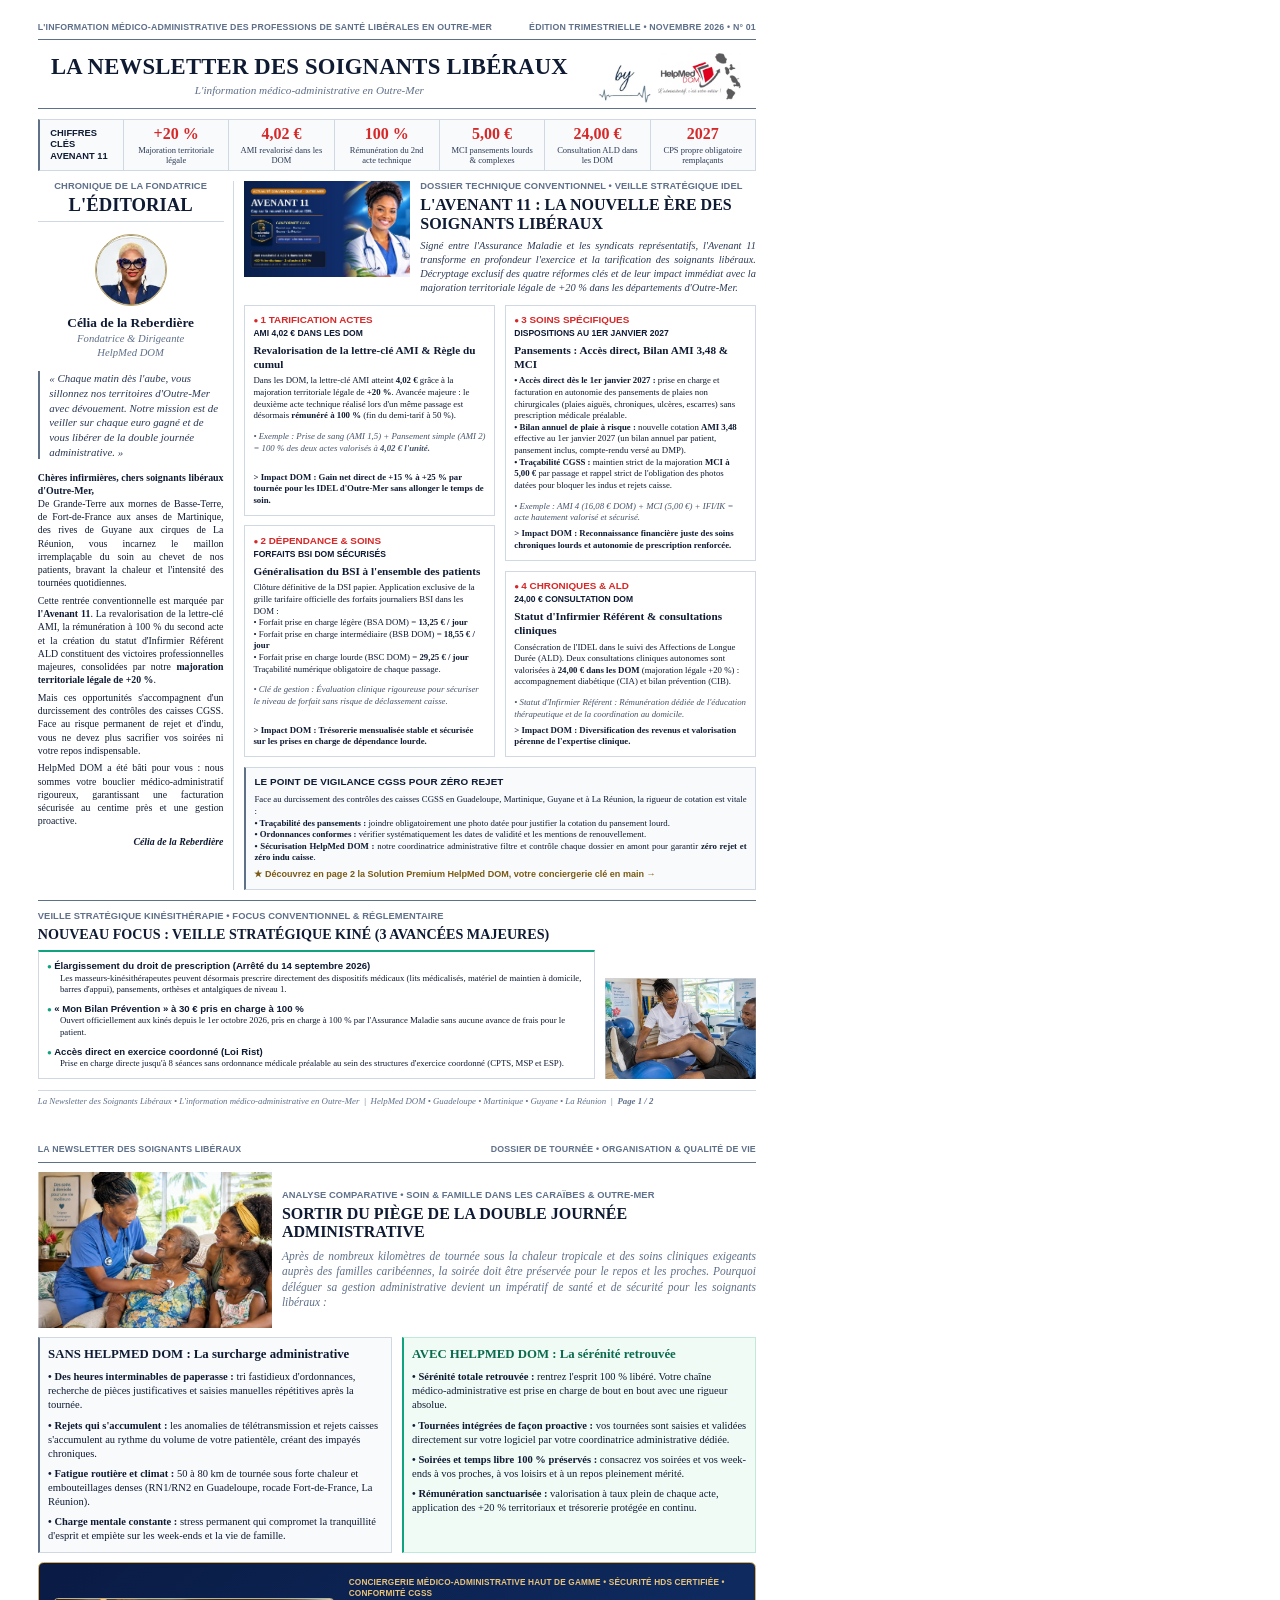
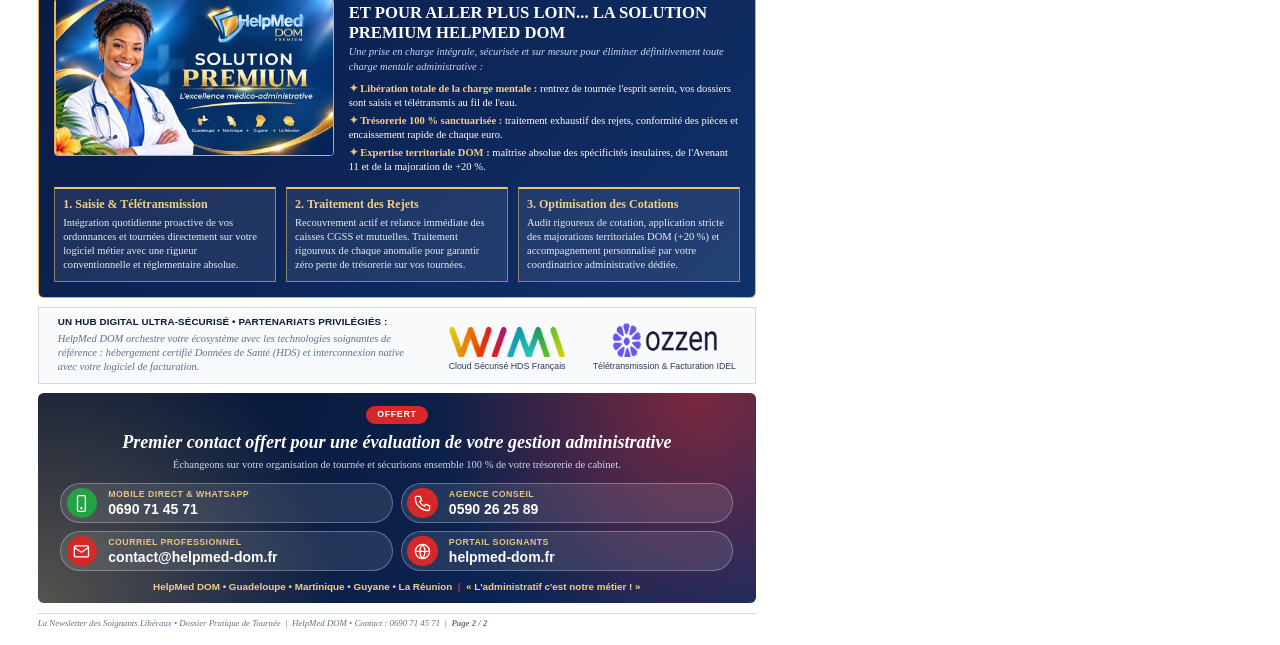
==== newsletter/index.html @ 86b14a9f "Newsletter : bloc contact refait, plus dynamique Co-Authored-By: Claude Sonnet 5.5 <noreply@anthropi" ====
<!doctype html>
<html lang="fr">
<head>
<meta charset="utf-8">
<title>Newsletter HelpMed DOM — Édition Spéciale N° 01 : Cap sur l'Avenant 11</title>
<style>
  @page { size: A4; margin: 0; }
  :root {
    --navy: #0f1b33; --slate: #5f7089; --line: #cfd8e3; --bg: #f8fafc;
    --red: #d62828; --green: #10a37f; --gap: 2.6mm; --pad: 2.2mm;
  }
  * { box-sizing: border-box; margin: 0; padding: 0; }
  body { font-family: "Liberation Serif", "Times New Roman", serif; color: var(--navy); font-size: 7.4pt; line-height: 1.34; }
  .sans { font-family: "Liberation Sans", Arial, sans-serif; }
  .page { width: 210mm; height: 297mm; padding: 6mm 10mm 4mm; position: relative; page-break-after: always; display: flex; flex-direction: column; gap: var(--gap); overflow: hidden; }
  .page:last-child { page-break-after: auto; }

  /* running header / footer */
  .topbar { display: flex; justify-content: space-between; font: 700 6.6pt/1 "Liberation Sans", sans-serif; color: var(--slate); text-transform: uppercase; letter-spacing: .02em; padding-bottom: 2mm; border-bottom: 1.2pt double var(--slate); }
  .footer { margin-top: auto; border-top: .6pt solid var(--line); padding-top: 1.2mm; font-style: italic; font-size: 6.6pt; color: var(--slate); }

  /* masthead */
  .masthead { display: flex; align-items: center; justify-content: center; gap: 8mm; padding-bottom: 1.5mm; border-bottom: 1.2pt double var(--slate); }
  .masthead h1 { white-space: nowrap; font-size: 17pt; line-height: 1.12; text-align: center; letter-spacing: .01em; }
  .masthead .tag { text-align: center; font-style: italic; color: var(--slate); font-size: 8.4pt; margin-top: 1mm; }
  .masthead img { height: 14mm; mix-blend-mode: multiply; }

  /* typography */
  .kicker { font: 700 7pt/1.2 "Liberation Sans", sans-serif; text-transform: uppercase; color: var(--slate); letter-spacing: .01em; }
  h2 { font-size: 12pt; line-height: 1.15; margin-top: 1mm; }
  h3 { font-size: 8.4pt; line-height: 1.25; }
  p { margin: 0; text-align: justify; hyphens: auto; }
  p + p { margin-top: 1.2mm; }
  .lead { font-style: italic; color: #2b3a55; font-size: 7.8pt; }
  .ex { font-style: italic; color: #46546b; }
  .impact { font-weight: 700; }
  figure { margin: 0; }
  figcaption { font-style: italic; font-size: 6.6pt; color: var(--slate); text-align: center; margin-top: 1.2mm; line-height: 1.3; }
  figure img { display: block; width: 100%; }

  /* page 1 : two columns */
  .row-a { display: grid; grid-template-columns: 52mm 1fr; gap: var(--gap); }
  .edito { border-right: .6pt solid var(--line); padding-right: var(--gap); display: flex; flex-direction: column; gap: 3mm; }
  .edito .head { text-align: center; border-bottom: .6pt solid var(--line); padding-bottom: 1.5mm; }
  .edito .head h2 { font-size: 14pt; margin-top: .5mm; }
  .edito .who { text-align: center; }
  .edito .who img { width: 19mm; height: 19mm; border-radius: 50%; border: .6pt solid #b99d5e; }
  .edito .who b { display: block; font-size: 10pt; margin-top: 1.5mm; }
  .edito .who i { color: var(--slate); font-size: 8pt; line-height: 1.3; display: block; }
  .quote { border-left: 1.6pt solid var(--slate); padding-left: 2.5mm; font-style: italic; color: #2b3a55; font-size: 8.2pt; }
  .sign { text-align: right; font-style: italic; font-weight: 700; margin-top: 2mm; }
  .stats { margin-top: auto; background: var(--bg); border: .6pt solid var(--line); border-left: 1.6pt solid var(--slate); padding: var(--pad); }
  .stats .kicker { color: var(--navy); font-size: 7.4pt; text-align: center; margin-bottom: 2mm; }
  .stats ul { list-style: none; }
  .stats li { padding: .9mm 0; }

  .keyfigs { display: grid; grid-template-columns: 22mm repeat(6, 1fr); gap: 0; background: var(--bg); border: .6pt solid var(--line); border-left: 1.6pt solid var(--slate); }
  .keyfigs > div { padding: 1.2mm 2mm; text-align: center; border-left: .6pt solid var(--line); display: flex; flex-direction: column; justify-content: center; }
  .keyfigs .kf-title { font: 700 7pt/1.25 "Liberation Sans", sans-serif; text-transform: uppercase; color: var(--navy); border-left: 0; text-align: left; padding-left: 2.8mm; }
  .keyfigs b { font-size: 12pt; line-height: 1.1; color: var(--red); }
  .keyfigs span { font-size: 6.4pt; line-height: 1.25; color: #2b3a55; margin-top: .6mm; }
  .dossier { display: flex; flex-direction: column; gap: var(--gap); min-width: 0; }
  .intro { display: grid; grid-template-columns: 44mm 1fr; gap: var(--gap); align-items: start; }
  .cards { display: grid; grid-template-columns: 1fr 1fr; gap: var(--gap); }
  .stack { display: flex; flex-direction: column; gap: var(--gap); }
  .stack .card { flex: 1 1 auto; }
  .card { border: .6pt solid var(--line); padding: var(--pad); display: flex; flex-direction: column; gap: 1.2mm; background: #fff; }
  .card .top { display: flex; flex-direction: column; gap: .4mm; font: 700 6.4pt/1.25 "Liberation Sans", sans-serif; text-transform: uppercase; }
  .card .top .n { color: var(--red); font-size: 7.4pt; white-space: nowrap; }
  .card .top .n::before { content: "● "; font-size: 6pt; }
  .card .top .r { color: var(--navy); }
  .card p { text-align: left; }
  .card .impact { margin-top: auto; }
  .card { font-size: 6.6pt; line-height: 1.32; }
  .vigil { font-size: 6.6pt; line-height: 1.32; }
  .kine .box { font-size: 6.6pt; line-height: 1.3; }
  .vigil { background: var(--bg); border: .6pt solid var(--line); border-left: 1.6pt solid var(--slate); padding: var(--pad); }
  .vigil .kicker { color: var(--navy); font-size: 7.4pt; margin-bottom: 1.6mm; }
  .vigil p + p { margin-top: 1mm; }

  /* kiné block: sits under the complete Avenant 11 block */
  .kine { display: grid; grid-template-columns: 1fr 40mm; gap: var(--gap); border-top: 1.2pt double var(--slate); padding-top: var(--gap); }
  .kine .box { border: .6pt solid var(--line); border-top: 1.6pt solid var(--green); padding: var(--pad); margin-top: 2mm; display: flex; flex-direction: column; justify-content: space-between; gap: 2mm; }
  .kine .box b { display: block; font: 700 7.2pt/1.3 "Liberation Sans", sans-serif; }
  .kine .box b::before { content: "● "; color: var(--green); font-size: 6pt; }
  .kine .box span { display: block; padding-left: 3.4mm; }

  /* page 2 : same grid, text a notch larger since there is more room */
  .p2 { font-size: 7.9pt; justify-content: space-between; gap: 2mm; }
  .p2 > * { flex-shrink: 0; }
  .p2 .lead { font-size: 8.6pt; }
  .p2 .footer { margin-top: 0; }

  .analyse { display: grid; grid-template-columns: 62mm 1fr; gap: var(--gap); align-items: center; }
  .compare { display: grid; grid-template-columns: 1fr 1fr; gap: var(--gap); }
  .compare > div { padding: var(--pad); border: .6pt solid var(--line); }
  .compare .sans-h { border-left: 1.6pt solid var(--slate); background: var(--bg); }
  .compare .avec { border-left: 1.6pt solid var(--green); background: #f0fbf6; border-color: #bfe9d8; border-left-color: var(--green); }
  .compare h3 { font-size: 9.6pt; margin-bottom: 2mm; }
  .compare .avec h3 { color: #0b6b4f; }
  .compare ul { list-style: none; }
  .compare li + li { margin-top: 1.6mm; }
  .compare li b::before { content: "• "; }
  .premium-head { display: flex; justify-content: space-between; align-items: baseline; }
  .three { display: grid; grid-template-columns: repeat(3, 1fr); gap: var(--gap); margin-top: 2.5mm; }
  .three div { border: .6pt solid var(--line); border-top: 1.6pt solid var(--navy); background: var(--bg); padding: var(--pad); }
  .three h3 { font-size: 9.2pt; margin-bottom: 1.2mm; }
  .excellence { display: grid; grid-template-columns: 1fr 62mm; gap: var(--gap); align-items: stretch; }
  .excellence .box { border: .6pt solid var(--line); border-top: 1.6pt solid var(--red); background: var(--bg); padding: var(--pad); }
  .excellence .box .kicker { color: var(--navy); font-size: 7.4pt; margin-bottom: 1.8mm; }
  .excellence .box p { text-align: left; }
  .excellence .box p + p { margin-top: 1.4mm; }

  .premium { background: linear-gradient(135deg, #0a1b44 0%, #10316b 100%); color: #fff; border-radius: 1.5mm; border: .8pt solid #d9ae55; padding: 4mm; display: flex; flex-direction: column; gap: 3mm; }
  .pm-top { display: grid; grid-template-columns: 74mm 1fr; gap: 4mm; align-items: center; }
  .pm-top img { width: 100%; display: block; border-radius: 1mm; border: .6pt solid #d9ae55; }
  .pm-kicker { font: 700 6.2pt/1.3 "Liberation Sans", sans-serif; text-transform: uppercase; color: #e8c37a; letter-spacing: .02em; }
  .premium h2 { color: #fff; font-size: 12.5pt; margin-top: 1mm; }
  .pm-sub { font-style: italic; color: #cfd9ee; margin-top: 1mm; text-align: left; }
  .premium ul { list-style: none; margin-top: 1.6mm; }
  .premium li { padding: .5mm 0; }
  .premium li b { color: #f1cf8a; }
  .premium li b::before { content: "✦ "; color: #e8c37a; }
  .pm-three { display: grid; grid-template-columns: repeat(3, 1fr); gap: var(--gap); }
  .pm-three div { background: rgba(255,255,255,.08); border: .6pt solid rgba(232,195,122,.55); border-top: 1.6pt solid #e8c37a; padding: var(--pad); }
  .pm-three h3 { color: #f1cf8a; font-size: 9pt; margin-bottom: 1mm; }
  .pm-three p { color: #e6ecf8; text-align: left; }
  .pm-cta { text-align: center; background: linear-gradient(90deg, #c9973a, #f1cf8a, #c9973a); color: #0a1b44; font: 700 8.6pt/1.3 "Liberation Sans", sans-serif; padding: 2mm 3mm; border-radius: 1mm; }
  .pm-cta b { text-transform: uppercase; letter-spacing: .03em; }
  .teaser { margin-top: 1.4mm; font: 700 6.8pt/1.3 "Liberation Sans", sans-serif; color: #7a5a14; }
  .contact { position: relative; overflow: hidden; color: #fff; border-radius: 1.5mm; padding: 3.6mm 6mm 2.6mm; background: radial-gradient(circle at 92% 0%, rgba(214,40,40,.55) 0, rgba(214,40,40,0) 38%), radial-gradient(circle at 0% 100%, rgba(232,195,122,.35) 0, rgba(232,195,122,0) 40%), linear-gradient(120deg, #07142f 0%, #0f2c63 100%); }
  .ct-head { text-align: center; }
  .ct-badge { display: inline-block; background: var(--red); color: #fff; font-weight: 700; font-size: 6.6pt; text-transform: uppercase; letter-spacing: .08em; padding: .8mm 3mm; border-radius: 10mm; }
  .ct-title { font-size: 13.5pt; line-height: 1.2; font-weight: 700; font-style: italic; margin-top: 2mm; }
  .ct-sub { text-align: center; color: #cfd9ee; margin-top: 1.2mm; }
  .channels { display: grid; grid-template-columns: 1fr 1fr; gap: 2.2mm; margin-top: 3mm; }
  .ch { display: flex; align-items: center; gap: 3mm; background: rgba(255,255,255,.1); border: .6pt solid rgba(255,255,255,.28); border-radius: 10mm; padding: 1mm 4mm 1mm 1.4mm; }
  .ico { flex: none; width: 8mm; height: 8mm; border-radius: 50%; background: var(--red); display: flex; align-items: center; justify-content: center; }
  .ico.wa { background: #25a244; }
  .ico svg { width: 5mm; height: 5mm; stroke: #fff; fill: none; stroke-width: 1.7; }
  .ch i { display: block; font-size: 6.6pt; color: #e8c37a; text-transform: uppercase; letter-spacing: .05em; font-style: normal; font-family: "Liberation Sans", sans-serif; font-weight: 700; }
  .ch b { display: block; font: 700 10.5pt/1.2 "Liberation Sans", sans-serif; }
  .signoff { margin-top: 2.6mm; text-align: center; font: 700 7.4pt/1.3 "Liberation Sans", sans-serif; color: #f1cf8a; }
  .signoff span { color: var(--red); }
  .hub { display: grid; grid-template-columns: 1fr auto auto; gap: 6mm; align-items: center; border: .6pt solid var(--line); background: var(--bg); padding: var(--pad) 5mm; }
  .hub .kicker { color: var(--navy); font-size: 7.4pt; margin-bottom: 1mm; }
  .hub p { font-style: italic; color: var(--slate); text-align: left; }
  .hub figure { text-align: center; font: 6.6pt/1.2 "Liberation Sans", sans-serif; color: #2b3a55; }
  .hub figure img { height: 10mm; width: auto; margin: 0 auto 1mm; }
</style>
</head>
<body>

<!-- ===================== PAGE 1 ===================== -->
<section class="page">
  <div class="topbar"><span>L'information médico-administrative des professions de santé libérales en Outre-Mer</span><span>Édition trimestrielle • Novembre 2026 • N° 01</span></div>

  <header class="masthead">
    <div>
      <h1>LA NEWSLETTER DES SOIGNANTS LIBÉRAUX</h1>
      <div class="tag">L'information médico-administrative en Outre-Mer</div>
    </div>
    <img src="assets/logo.png" alt="HelpMed DOM — L'administratif, c'est notre métier !">
  </header>

  <section class="keyfigs">
    <div class="kf-title sans">Chiffres clés<br>Avenant 11</div>
    <div><b>+20 %</b><span>Majoration territoriale légale</span></div>
    <div><b>4,02 €</b><span>AMI revalorisé dans les DOM</span></div>
    <div><b>100 %</b><span>Rémunération du 2nd acte technique</span></div>
    <div><b>5,00 €</b><span>MCI pansements lourds &amp; complexes</span></div>
    <div><b>24,00 €</b><span>Consultation ALD dans les DOM</span></div>
    <div><b>2027</b><span>CPS propre obligatoire remplaçants</span></div>
  </section>

  <div class="row-a">
    <!-- Éditorial -->
    <aside class="edito">
      <div class="head">
        <div class="kicker">Chronique de la fondatrice</div>
        <h2>L'ÉDITORIAL</h2>
      </div>
      <div class="who">
        <img src="assets/portrait.png" alt="Célia de la Reberdière">
        <b>Célia de la Reberdière</b>
        <i>Fondatrice &amp; Dirigeante<br>HelpMed DOM</i>
      </div>
      <div class="quote">« Chaque matin dès l'aube, vous sillonnez nos territoires d'Outre-Mer avec dévouement. Notre mission est de veiller sur chaque euro gagné et de vous libérer de la double journée administrative. »</div>
      <div>
        <p><b>Chères infirmières, chers soignants libéraux d'Outre-Mer,</b></p>
        <p style="margin-top:0">De Grande-Terre aux mornes de Basse-Terre, de Fort-de-France aux anses de Martinique, des rives de Guyane aux cirques de La Réunion, vous incarnez le maillon irremplaçable du soin au chevet de nos patients, bravant la chaleur et l'intensité des tournées quotidiennes.</p>
        <p>Cette rentrée conventionnelle est marquée par <b>l'Avenant 11</b>. La revalorisation de la lettre-clé AMI, la rémunération à 100 % du second acte et la création du statut d'Infirmier Référent ALD constituent des victoires professionnelles majeures, consolidées par notre <b>majoration territoriale légale de +20 %</b>.</p>
        <p>Mais ces opportunités s'accompagnent d'un durcissement des contrôles des caisses CGSS. Face au risque permanent de rejet et d'indu, vous ne devez plus sacrifier vos soirées ni votre repos indispensable.</p>
        <p>HelpMed DOM a été bâti pour vous : nous sommes votre bouclier médico-administratif rigoureux, garantissant une facturation sécurisée au centime près et une gestion proactive.</p>
        <div class="sign">Célia de la Reberdière</div>
      </div>
    </aside>

    <!-- Dossier Avenant 11 -->
    <section class="dossier">
      <div class="intro">
        <figure>
          <img src="assets/fig1.png" alt="Avenant 11 — Cap sur la nouvelle tarification IDEL">
        </figure>
        <div>
          <div class="kicker">Dossier technique conventionnel • Veille stratégique IDEL</div>
          <h2>L'AVENANT 11 : LA NOUVELLE ÈRE DES SOIGNANTS LIBÉRAUX</h2>
          <p class="lead" style="margin-top:1.6mm">Signé entre l'Assurance Maladie et les syndicats représentatifs, l'Avenant 11 transforme en profondeur l'exercice et la tarification des soignants libéraux. Décryptage exclusif des quatre réformes clés et de leur impact immédiat avec la majoration territoriale légale de +20 % dans les départements d'Outre-Mer.</p>
        </div>
      </div>

      <div class="cards">
        <div class="stack">
        <article class="card">
          <div class="top"><span class="n">1 Tarification actes</span><span class="r">AMI 4,02 € dans les DOM</span></div>
          <h3>Revalorisation de la lettre-clé AMI &amp; Règle du cumul</h3>
          <p>Dans les DOM, la lettre-clé AMI atteint <b>4,02 €</b> grâce à la majoration territoriale légale de <b>+20 %</b>. Avancée majeure : le deuxième acte technique réalisé lors d'un même passage est désormais <b>rémunéré à 100 %</b> (fin du demi-tarif à 50 %).</p>
          <p class="ex">• Exemple : Prise de sang (AMI 1,5) + Pansement simple (AMI 2) = 100 % des deux actes valorisés à <b>4,02 € l'unité.</b></p>
          <p class="impact">&gt; Impact DOM : Gain net direct de +15 % à +25 % par tournée pour les IDEL d'Outre-Mer sans allonger le temps de soin.</p>
        </article>

        <article class="card">
          <div class="top"><span class="n">2 Dépendance &amp; soins</span><span class="r">Forfaits BSI DOM sécurisés</span></div>
          <h3>Généralisation du BSI à l'ensemble des patients</h3>
          <p>Clôture définitive de la DSI papier. Application exclusive de la grille tarifaire officielle des forfaits journaliers BSI dans les DOM :<br>
          • Forfait prise en charge légère (BSA DOM) = <b>13,25 € / jour</b><br>
          • Forfait prise en charge intermédiaire (BSB DOM) = <b>18,55 € / jour</b><br>
          • Forfait prise en charge lourde (BSC DOM) = <b>29,25 € / jour</b><br>
          Traçabilité numérique obligatoire de chaque passage.</p>
          <p class="ex">• Clé de gestion : Évaluation clinique rigoureuse pour sécuriser le niveau de forfait sans risque de déclassement caisse.</p>
          <p class="impact">&gt; Impact DOM : Trésorerie mensualisée stable et sécurisée sur les prises en charge de dépendance lourde.</p>
        </article>

        </div>
        <div class="stack">
        <article class="card">
          <div class="top"><span class="n">3 Soins spécifiques</span><span class="r">Dispositions au 1er janvier 2027</span></div>
          <h3>Pansements : Accès direct, Bilan AMI 3,48 &amp; MCI</h3>
          <p><b>• Accès direct dès le 1er janvier 2027 :</b> prise en charge et facturation en autonomie des pansements de plaies non chirurgicales (plaies aiguës, chroniques, ulcères, escarres) sans prescription médicale préalable.<br>
          <b>• Bilan annuel de plaie à risque :</b> nouvelle cotation <b>AMI 3,48</b> effective au 1er janvier 2027 (un bilan annuel par patient, pansement inclus, compte-rendu versé au DMP).<br>
          <b>• Traçabilité CGSS :</b> maintien strict de la majoration <b>MCI à 5,00 €</b> par passage et rappel strict de l'obligation des photos datées pour bloquer les indus et rejets caisse.</p>
          <p class="ex">• Exemple : AMI 4 (16,08 € DOM) + MCI (5,00 €) + IFI/IK = acte hautement valorisé et sécurisé.</p>
          <p class="impact">&gt; Impact DOM : Reconnaissance financière juste des soins chroniques lourds et autonomie de prescription renforcée.</p>
        </article>

        <article class="card">
          <div class="top"><span class="n">4 Chroniques &amp; ALD</span><span class="r">24,00 € consultation DOM</span></div>
          <h3>Statut d'Infirmier Référent &amp; consultations cliniques</h3>
          <p>Consécration de l'IDEL dans le suivi des Affections de Longue Durée (ALD). Deux consultations cliniques autonomes sont valorisées à <b>24,00 € dans les DOM</b> (majoration légale +20 %) : accompagnement diabétique (CIA) et bilan prévention (CIB).</p>
          <p class="ex">• Statut d'Infirmier Référent : Rémunération dédiée de l'éducation thérapeutique et de la coordination au domicile.</p>
          <p class="impact">&gt; Impact DOM : Diversification des revenus et valorisation pérenne de l'expertise clinique.</p>
        </article>
        </div>
      </div>

      <div class="vigil">
        <div class="kicker sans">Le point de vigilance CGSS pour zéro rejet</div>
        <p>Face au durcissement des contrôles des caisses CGSS en Guadeloupe, Martinique, Guyane et à La Réunion, la rigueur de cotation est vitale :<br>
        <b>• Traçabilité des pansements :</b> joindre obligatoirement une photo datée pour justifier la cotation du pansement lourd.<br>
        <b>• Ordonnances conformes :</b> vérifier systématiquement les dates de validité et les mentions de renouvellement.<br>
        <b>• Sécurisation HelpMed DOM :</b> notre coordinatrice administrative filtre et contrôle chaque dossier en amont pour garantir <b>zéro rejet et zéro indu caisse</b>.</p>
        <div class="teaser">★ Découvrez en page 2 la Solution Premium HelpMed DOM, votre conciergerie clé en main →</div>
      </div>
    </section>
  </div>

  <!-- Veille kiné : sous l'intégralité du bloc Avenant 11 -->
  <section class="kine">
    <div>
      <div class="kicker">Veille stratégique kinésithérapie • Focus conventionnel &amp; réglementaire</div>
      <h2 style="font-size:10.6pt;white-space:nowrap">NOUVEAU FOCUS : VEILLE STRATÉGIQUE KINÉ (3 AVANCÉES MAJEURES)</h2>
      <div class="box">
        <div><b>Élargissement du droit de prescription (Arrêté du 14 septembre 2026)</b><span>Les masseurs-kinésithérapeutes peuvent désormais prescrire directement des dispositifs médicaux (lits médicalisés, matériel de maintien à domicile, barres d'appui), pansements, orthèses et antalgiques de niveau 1.</span></div>
        <div><b>« Mon Bilan Prévention » à 30 € pris en charge à 100 %</b><span>Ouvert officiellement aux kinés depuis le 1er octobre 2026, pris en charge à 100 % par l'Assurance Maladie sans aucune avance de frais pour le patient.</span></div>
        <div><b>Accès direct en exercice coordonné (Loi Rist)</b><span>Prise en charge directe jusqu'à 8 séances sans ordonnance médicale préalable au sein des structures d'exercice coordonné (CPTS, MSP et ESP).</span></div>
      </div>
    </div>
    <figure style="align-self:end">
      <img src="assets/kine.png" alt="Kinésithérapeute en clinique tropicale">
    </figure>
  </section>

  <div class="footer">La Newsletter des Soignants Libéraux • L'information médico-administrative en Outre-Mer &nbsp;|&nbsp; HelpMed DOM • Guadeloupe • Martinique • Guyane • La Réunion &nbsp;|&nbsp; <b>Page 1 / 2</b></div>
</section>

<!-- ===================== PAGE 2 ===================== -->
<section class="page p2">
  <div class="topbar"><span>La Newsletter des Soignants Libéraux</span><span>Dossier de tournée • Organisation &amp; qualité de vie</span></div>

  <section class="analyse">
    <figure>
      <img src="assets/fig2.png" alt="Soin à domicile aux Caraïbes">
    </figure>
    <div>
      <div class="kicker">Analyse comparative • Soin &amp; famille dans les Caraïbes &amp; Outre-Mer</div>
      <h2>SORTIR DU PIÈGE DE LA DOUBLE JOURNÉE ADMINISTRATIVE</h2>
      <p class="lead" style="margin-top:2mm;color:var(--slate)">Après de nombreux kilomètres de tournée sous la chaleur tropicale et des soins cliniques exigeants auprès des familles caribéennes, la soirée doit être préservée pour le repos et les proches. Pourquoi déléguer sa gestion administrative devient un impératif de santé et de sécurité pour les soignants libéraux :</p>
    </div>
  </section>

  <section class="compare">
    <div class="sans-h">
      <h3>SANS HELPMED DOM : La surcharge administrative</h3>
      <ul>
        <li><b>Des heures interminables de paperasse :</b> tri fastidieux d'ordonnances, recherche de pièces justificatives et saisies manuelles répétitives après la tournée.</li>
        <li><b>Rejets qui s'accumulent :</b> les anomalies de télétransmission et rejets caisses s'accumulent au rythme du volume de votre patientèle, créant des impayés chroniques.</li>
        <li><b>Fatigue routière et climat :</b> 50 à 80 km de tournée sous forte chaleur et embouteillages denses (RN1/RN2 en Guadeloupe, rocade Fort-de-France, La Réunion).</li>
        <li><b>Charge mentale constante :</b> stress permanent qui compromet la tranquillité d'esprit et empiète sur les week-ends et la vie de famille.</li>
      </ul>
    </div>
    <div class="avec">
      <h3>AVEC HELPMED DOM : La sérénité retrouvée</h3>
      <ul>
        <li><b>Sérénité totale retrouvée :</b> rentrez l'esprit 100 % libéré. Votre chaîne médico-administrative est prise en charge de bout en bout avec une rigueur absolue.</li>
        <li><b>Tournées intégrées de façon proactive :</b> vos tournées sont saisies et validées directement sur votre logiciel par votre coordinatrice administrative dédiée.</li>
        <li><b>Soirées et temps libre 100 % préservés :</b> consacrez vos soirées et vos week-ends à vos proches, à vos loisirs et à un repos pleinement mérité.</li>
        <li><b>Rémunération sanctuarisée :</b> valorisation à taux plein de chaque acte, application des +20 % territoriaux et trésorerie protégée en continu.</li>
      </ul>
    </div>
  </section>

  <section class="premium">
    <div class="pm-top">
      <img src="assets/premium.png" alt="HelpMed DOM — Solution Premium">
      <div>
        <div class="pm-kicker sans">Conciergerie médico-administrative haut de gamme • Sécurité HDS certifiée • Conformité CGSS</div>
        <h2>ET POUR ALLER PLUS LOIN... LA SOLUTION PREMIUM HELPMED DOM</h2>
        <p class="pm-sub">Une prise en charge intégrale, sécurisée et sur mesure pour éliminer définitivement toute charge mentale administrative :</p>
        <ul>
          <li><b>Libération totale de la charge mentale :</b> rentrez de tournée l'esprit serein, vos dossiers sont saisis et télétransmis au fil de l'eau.</li>
          <li><b>Trésorerie 100 % sanctuarisée :</b> traitement exhaustif des rejets, conformité des pièces et encaissement rapide de chaque euro.</li>
          <li><b>Expertise territoriale DOM :</b> maîtrise absolue des spécificités insulaires, de l'Avenant 11 et de la majoration de +20 %.</li>
        </ul>
      </div>
    </div>
    <div class="pm-three">
      <div><h3>1. Saisie &amp; Télétransmission</h3><p>Intégration quotidienne proactive de vos ordonnances et tournées directement sur votre logiciel métier avec une rigueur conventionnelle et réglementaire absolue.</p></div>
      <div><h3>2. Traitement des Rejets</h3><p>Recouvrement actif et relance immédiate des caisses CGSS et mutuelles. Traitement rigoureux de chaque anomalie pour garantir zéro perte de trésorerie sur vos tournées.</p></div>
      <div><h3>3. Optimisation des Cotations</h3><p>Audit rigoureux de cotation, application stricte des majorations territoriales DOM (+20 %) et accompagnement personnalisé par votre coordinatrice administrative dédiée.</p></div>
    </div>
  </section>

  <section class="hub">
    <div>
      <div class="kicker sans">Un hub digital ultra-sécurisé • Partenariats privilégiés :</div>
      <p>HelpMed DOM orchestre votre écosystème avec les technologies soignantes de référence : hébergement certifié Données de Santé (HDS) et interconnexion native avec votre logiciel de facturation.</p>
    </div>
    <figure><img src="assets/wimi.png" alt="WIMI"><div>Cloud Sécurisé HDS Français</div></figure>
    <figure><img src="assets/ozzen.png" alt="ozzen"><div>Télétransmission &amp; Facturation IDEL</div></figure>
  </section>

  <section class="contact">
    <div class="ct-head">
      <span class="ct-badge sans">Offert</span>
      <div class="ct-title">Premier contact offert pour une évaluation de votre gestion administrative</div>
      <p class="ct-sub">Échangeons sur votre organisation de tournée et sécurisons ensemble 100 % de votre trésorerie de cabinet.</p>
    </div>
    <div class="channels">
      <div class="ch"><span class="ico wa"><svg viewBox="0 0 24 24"><rect x="7" y="2" width="10" height="20" rx="2"/><circle cx="12" cy="18" r=".6"/></svg></span><div><i>Mobile direct &amp; WhatsApp</i><b>0690 71 45 71</b></div></div>
      <div class="ch"><span class="ico"><svg viewBox="0 0 24 24"><path d="M5 3h4l2 5-2.5 1.5a11 11 0 0 0 6 6L16 13l5 2v4a2 2 0 0 1-2 2A16 16 0 0 1 3 5a2 2 0 0 1 2-2z"/></svg></span><div><i>Agence conseil</i><b>0590 26 25 89</b></div></div>
      <div class="ch"><span class="ico"><svg viewBox="0 0 24 24"><rect x="3" y="5" width="18" height="14" rx="2"/><path d="m3 7 9 6 9-6"/></svg></span><div><i>Courriel professionnel</i><b>contact@helpmed-dom.fr</b></div></div>
      <div class="ch"><span class="ico"><svg viewBox="0 0 24 24"><circle cx="12" cy="12" r="9"/><path d="M3 12h18M12 3a14 14 0 0 1 0 18M12 3a14 14 0 0 0 0 18"/></svg></span><div><i>Portail soignants</i><b>helpmed-dom.fr</b></div></div>
    </div>
    <div class="signoff">HelpMed DOM • Guadeloupe • Martinique • Guyane • La Réunion &nbsp;<span>|</span>&nbsp; « L'administratif c'est notre métier ! »</div>
  </section>

  <div class="footer">La Newsletter des Soignants Libéraux • Dossier Pratique de Tournée &nbsp;|&nbsp; HelpMed DOM • Contact : 0690 71 45 71 &nbsp;|&nbsp; <b>Page 2 / 2</b></div>
</section>

</body>
</html>
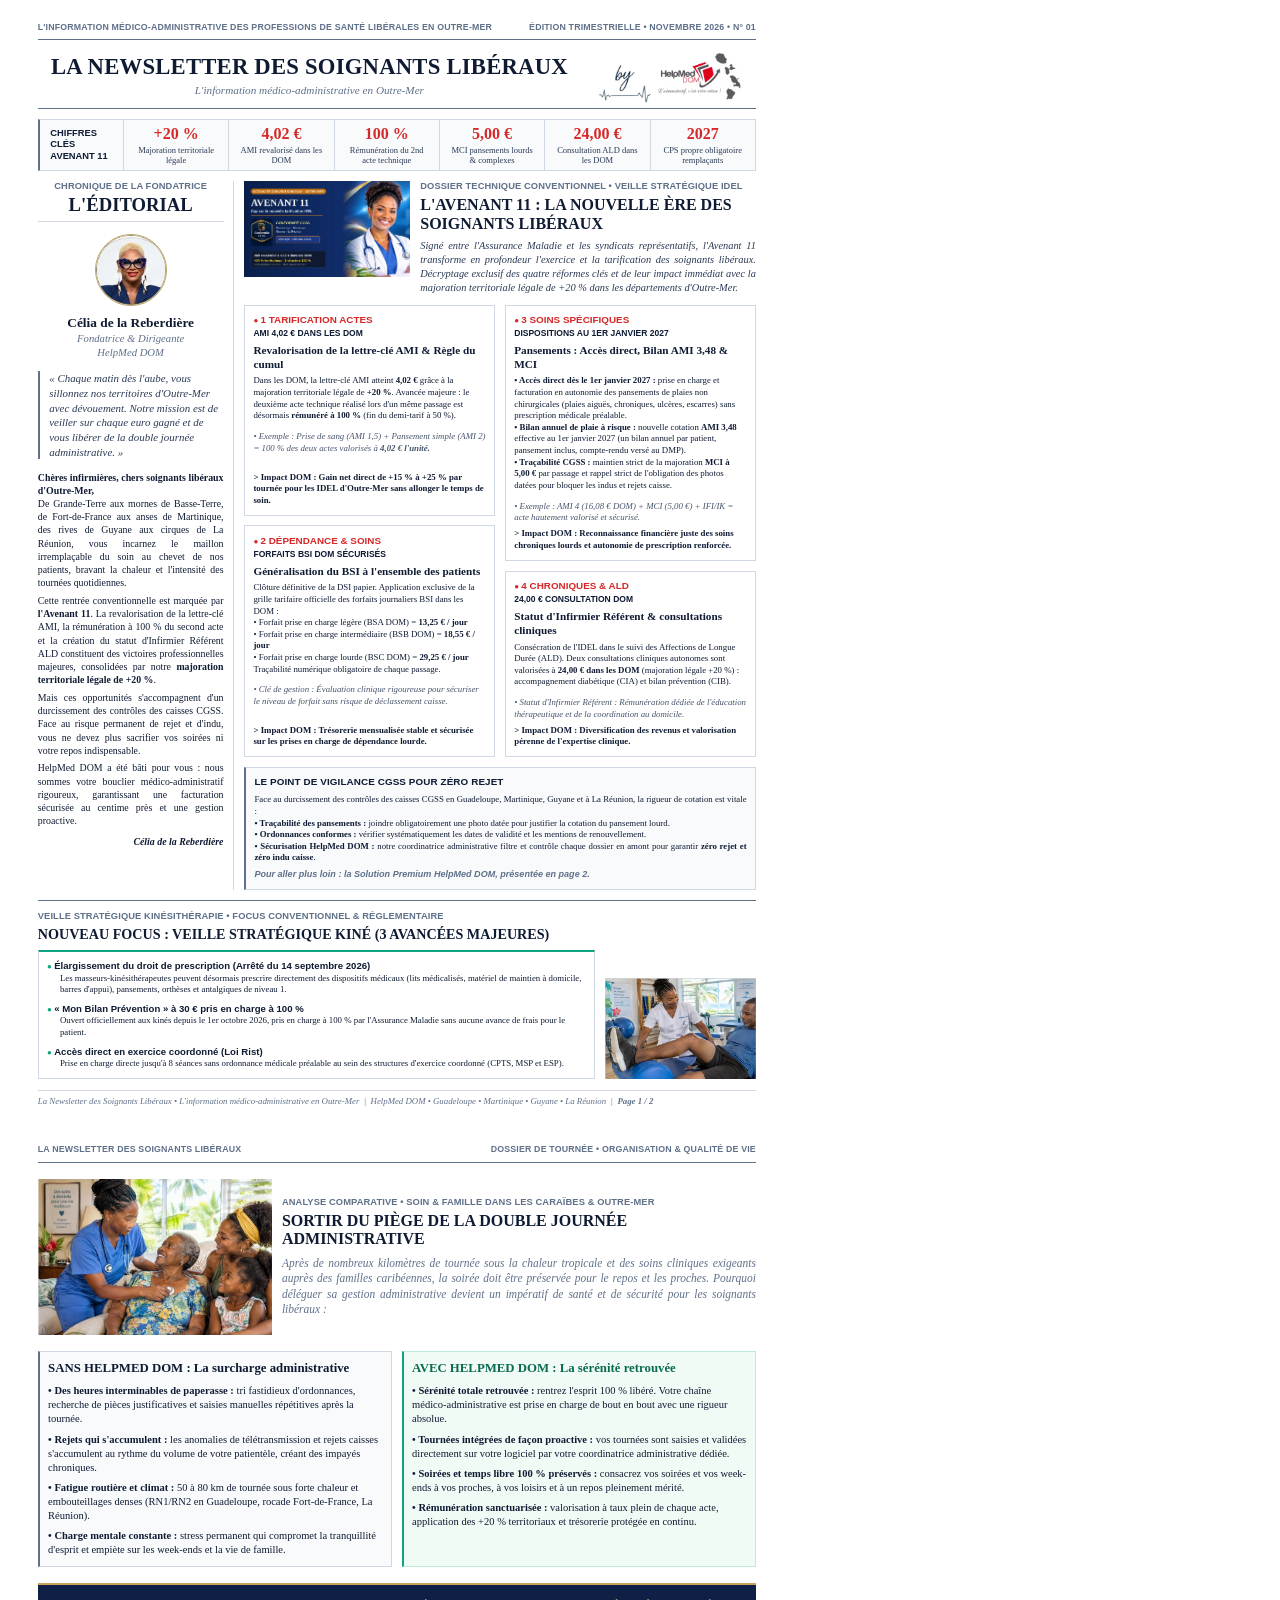
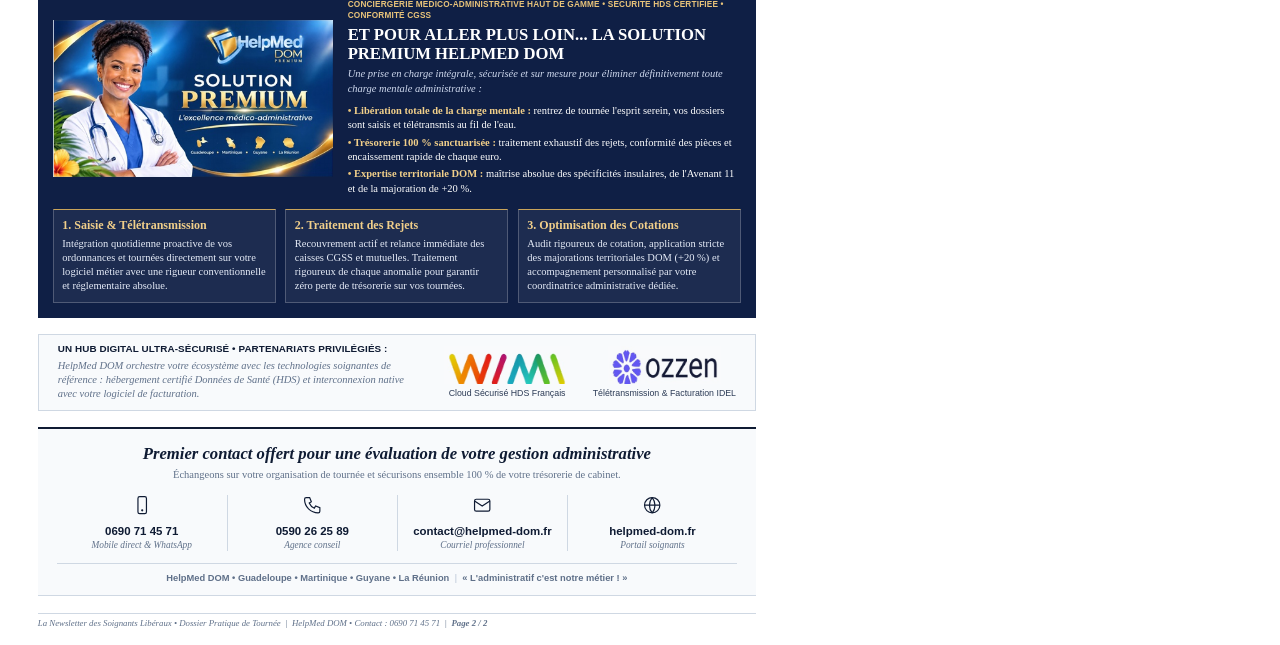
==== commit b4bb6084: "Newsletter : style plus sobre et institutionnel (contact, bloc Premium, renvoi page 1) Co-Authored-B" ====
--- a/newsletter/index.html
+++ b/newsletter/index.html
@@ -111,37 +111,37 @@
   .excellence .box p { text-align: left; }
   .excellence .box p + p { margin-top: 1.4mm; }
 
-  .premium { background: linear-gradient(135deg, #0a1b44 0%, #10316b 100%); color: #fff; border-radius: 1.5mm; border: .8pt solid #d9ae55; padding: 4mm; display: flex; flex-direction: column; gap: 3mm; }
+  .premium { background: #0f1f45; color: #fff; border-radius: 0; border-top: 2pt solid #c9a45a; padding: 4mm; display: flex; flex-direction: column; gap: 3mm; }
   .pm-top { display: grid; grid-template-columns: 74mm 1fr; gap: 4mm; align-items: center; }
-  .pm-top img { width: 100%; display: block; border-radius: 1mm; border: .6pt solid #d9ae55; }
+  .pm-top img { width: 100%; display: block; }
   .pm-kicker { font: 700 6.2pt/1.3 "Liberation Sans", sans-serif; text-transform: uppercase; color: #e8c37a; letter-spacing: .02em; }
   .premium h2 { color: #fff; font-size: 12.5pt; margin-top: 1mm; }
   .pm-sub { font-style: italic; color: #cfd9ee; margin-top: 1mm; text-align: left; }
   .premium ul { list-style: none; margin-top: 1.6mm; }
   .premium li { padding: .5mm 0; }
   .premium li b { color: #f1cf8a; }
-  .premium li b::before { content: "✦ "; color: #e8c37a; }
+  .premium li b::before { content: "• "; color: #e8c37a; }
   .pm-three { display: grid; grid-template-columns: repeat(3, 1fr); gap: var(--gap); }
-  .pm-three div { background: rgba(255,255,255,.08); border: .6pt solid rgba(232,195,122,.55); border-top: 1.6pt solid #e8c37a; padding: var(--pad); }
+  .pm-three div { background: rgba(255,255,255,.06); border: .6pt solid rgba(255,255,255,.22); border-top: 1.2pt solid #c9a45a; padding: var(--pad); }
   .pm-three h3 { color: #f1cf8a; font-size: 9pt; margin-bottom: 1mm; }
   .pm-three p { color: #e6ecf8; text-align: left; }
   .pm-cta { text-align: center; background: linear-gradient(90deg, #c9973a, #f1cf8a, #c9973a); color: #0a1b44; font: 700 8.6pt/1.3 "Liberation Sans", sans-serif; padding: 2mm 3mm; border-radius: 1mm; }
   .pm-cta b { text-transform: uppercase; letter-spacing: .03em; }
-  .teaser { margin-top: 1.4mm; font: 700 6.8pt/1.3 "Liberation Sans", sans-serif; color: #7a5a14; }
-  .contact { position: relative; overflow: hidden; color: #fff; border-radius: 1.5mm; padding: 3.6mm 6mm 2.6mm; background: radial-gradient(circle at 92% 0%, rgba(214,40,40,.55) 0, rgba(214,40,40,0) 38%), radial-gradient(circle at 0% 100%, rgba(232,195,122,.35) 0, rgba(232,195,122,0) 40%), linear-gradient(120deg, #07142f 0%, #0f2c63 100%); }
+  .teaser { margin-top: 1.4mm; font: 700 6.8pt/1.3 "Liberation Sans", sans-serif; color: var(--slate); font-style: italic; }
+  .contact { border-top: 1.6pt solid var(--navy); border-bottom: .6pt solid var(--line); background: var(--bg); padding: 4mm 5mm 3mm; }
   .ct-head { text-align: center; }
-  .ct-badge { display: inline-block; background: var(--red); color: #fff; font-weight: 700; font-size: 6.6pt; text-transform: uppercase; letter-spacing: .08em; padding: .8mm 3mm; border-radius: 10mm; }
-  .ct-title { font-size: 13.5pt; line-height: 1.2; font-weight: 700; font-style: italic; margin-top: 2mm; }
-  .ct-sub { text-align: center; color: #cfd9ee; margin-top: 1.2mm; }
-  .channels { display: grid; grid-template-columns: 1fr 1fr; gap: 2.2mm; margin-top: 3mm; }
-  .ch { display: flex; align-items: center; gap: 3mm; background: rgba(255,255,255,.1); border: .6pt solid rgba(255,255,255,.28); border-radius: 10mm; padding: 1mm 4mm 1mm 1.4mm; }
-  .ico { flex: none; width: 8mm; height: 8mm; border-radius: 50%; background: var(--red); display: flex; align-items: center; justify-content: center; }
-  .ico.wa { background: #25a244; }
-  .ico svg { width: 5mm; height: 5mm; stroke: #fff; fill: none; stroke-width: 1.7; }
-  .ch i { display: block; font-size: 6.6pt; color: #e8c37a; text-transform: uppercase; letter-spacing: .05em; font-style: normal; font-family: "Liberation Sans", sans-serif; font-weight: 700; }
-  .ch b { display: block; font: 700 10.5pt/1.2 "Liberation Sans", sans-serif; }
-  .signoff { margin-top: 2.6mm; text-align: center; font: 700 7.4pt/1.3 "Liberation Sans", sans-serif; color: #f1cf8a; }
-  .signoff span { color: var(--red); }
+  .ct-title { font-size: 12.5pt; line-height: 1.25; font-weight: 700; font-style: italic; color: var(--navy); }
+  .ct-sub { text-align: center; color: var(--slate); margin-top: 1mm; }
+  .channels { display: grid; grid-template-columns: repeat(4, 1fr); margin-top: 3.4mm; }
+  .ch { display: flex; flex-direction: column; align-items: center; text-align: center; gap: 1mm; padding: 0 2mm; border-left: .6pt solid var(--line); }
+  .ch:first-child { border-left: 0; }
+  .ico { display: block; }
+  .ico svg { width: 5.4mm; height: 5.4mm; stroke: var(--navy); fill: none; stroke-width: 1.4; }
+  .ch i { display: block; font: italic 7pt/1.2 "Liberation Serif", serif; color: var(--slate); order: 3; }
+  .ch b { display: block; font: 700 8.6pt/1.25 "Liberation Sans", sans-serif; color: var(--navy); order: 2; }
+  .ch > div { display: flex; flex-direction: column; gap: .6mm; }
+  .signoff { margin-top: 3mm; padding-top: 2.2mm; border-top: .6pt solid var(--line); text-align: center; font: 700 7pt/1.3 "Liberation Sans", sans-serif; color: var(--slate); }
+  .signoff span { color: var(--line); }
   .hub { display: grid; grid-template-columns: 1fr auto auto; gap: 6mm; align-items: center; border: .6pt solid var(--line); background: var(--bg); padding: var(--pad) 5mm; }
   .hub .kicker { color: var(--navy); font-size: 7.4pt; margin-bottom: 1mm; }
   .hub p { font-style: italic; color: var(--slate); text-align: left; }
@@ -259,7 +259,7 @@
         <b>• Traçabilité des pansements :</b> joindre obligatoirement une photo datée pour justifier la cotation du pansement lourd.<br>
         <b>• Ordonnances conformes :</b> vérifier systématiquement les dates de validité et les mentions de renouvellement.<br>
         <b>• Sécurisation HelpMed DOM :</b> notre coordinatrice administrative filtre et contrôle chaque dossier en amont pour garantir <b>zéro rejet et zéro indu caisse</b>.</p>
-        <div class="teaser">★ Découvrez en page 2 la Solution Premium HelpMed DOM, votre conciergerie clé en main →</div>
+        <div class="teaser">Pour aller plus loin : la Solution Premium HelpMed DOM, présentée en page 2.</div>
       </div>
     </section>
   </div>
@@ -351,12 +351,11 @@
 
   <section class="contact">
     <div class="ct-head">
-      <span class="ct-badge sans">Offert</span>
       <div class="ct-title">Premier contact offert pour une évaluation de votre gestion administrative</div>
       <p class="ct-sub">Échangeons sur votre organisation de tournée et sécurisons ensemble 100 % de votre trésorerie de cabinet.</p>
     </div>
     <div class="channels">
-      <div class="ch"><span class="ico wa"><svg viewBox="0 0 24 24"><rect x="7" y="2" width="10" height="20" rx="2"/><circle cx="12" cy="18" r=".6"/></svg></span><div><i>Mobile direct &amp; WhatsApp</i><b>0690 71 45 71</b></div></div>
+      <div class="ch"><span class="ico"><svg viewBox="0 0 24 24"><rect x="7" y="2" width="10" height="20" rx="2"/><circle cx="12" cy="18" r=".6"/></svg></span><div><i>Mobile direct &amp; WhatsApp</i><b>0690 71 45 71</b></div></div>
       <div class="ch"><span class="ico"><svg viewBox="0 0 24 24"><path d="M5 3h4l2 5-2.5 1.5a11 11 0 0 0 6 6L16 13l5 2v4a2 2 0 0 1-2 2A16 16 0 0 1 3 5a2 2 0 0 1 2-2z"/></svg></span><div><i>Agence conseil</i><b>0590 26 25 89</b></div></div>
       <div class="ch"><span class="ico"><svg viewBox="0 0 24 24"><rect x="3" y="5" width="18" height="14" rx="2"/><path d="m3 7 9 6 9-6"/></svg></span><div><i>Courriel professionnel</i><b>contact@helpmed-dom.fr</b></div></div>
       <div class="ch"><span class="ico"><svg viewBox="0 0 24 24"><circle cx="12" cy="12" r="9"/><path d="M3 12h18M12 3a14 14 0 0 1 0 18M12 3a14 14 0 0 0 0 18"/></svg></span><div><i>Portail soignants</i><b>helpmed-dom.fr</b></div></div>
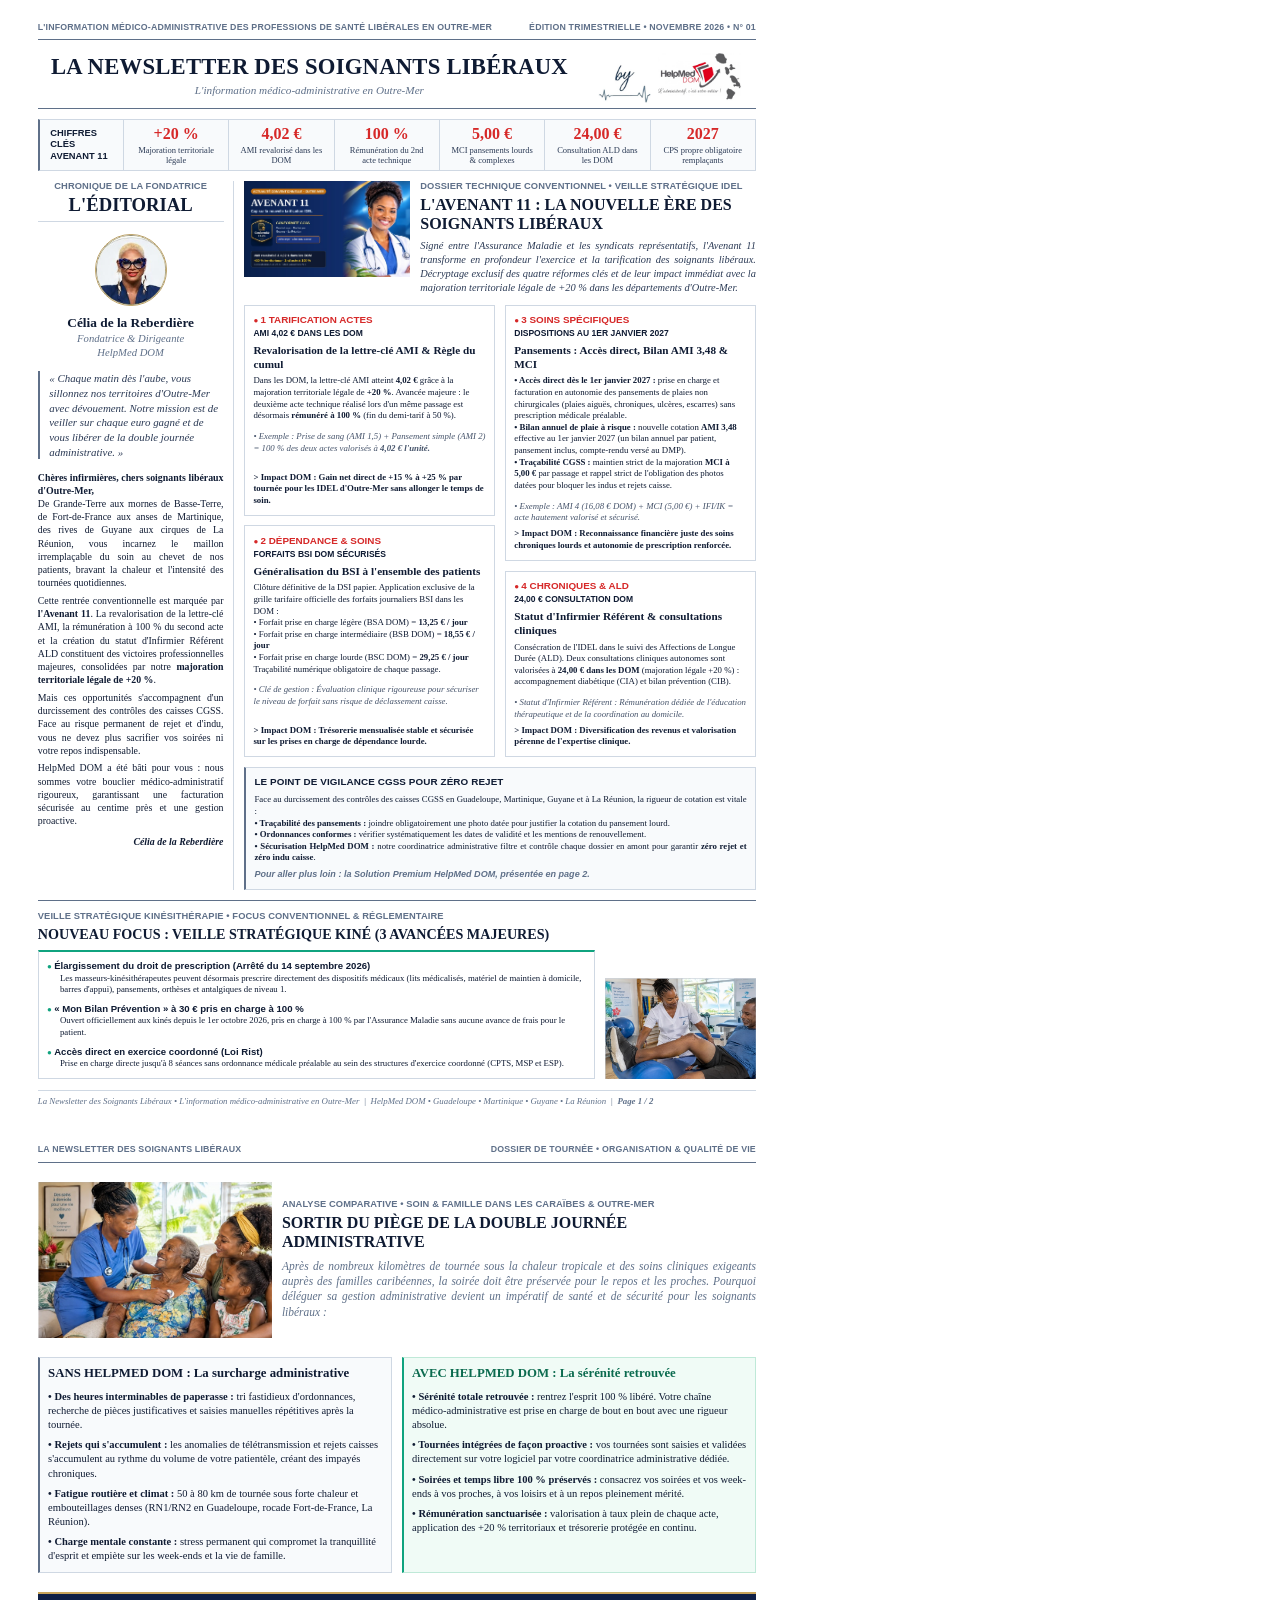
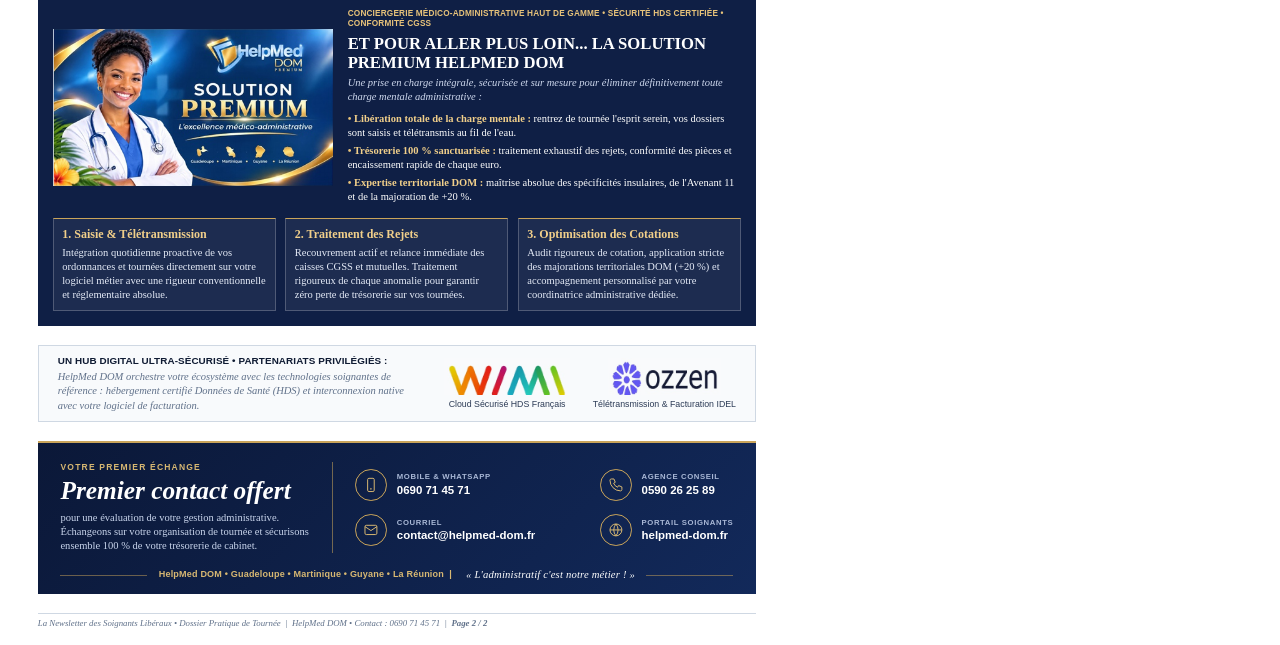
==== commit 32deb0da: "Newsletter : bloc contact plus travaillé (bleu nuit, filets or, icônes fines) Co-Authored-By: Claude" ====
--- a/newsletter/index.html
+++ b/newsletter/index.html
@@ -128,20 +128,23 @@
   .pm-cta { text-align: center; background: linear-gradient(90deg, #c9973a, #f1cf8a, #c9973a); color: #0a1b44; font: 700 8.6pt/1.3 "Liberation Sans", sans-serif; padding: 2mm 3mm; border-radius: 1mm; }
   .pm-cta b { text-transform: uppercase; letter-spacing: .03em; }
   .teaser { margin-top: 1.4mm; font: 700 6.8pt/1.3 "Liberation Sans", sans-serif; color: var(--slate); font-style: italic; }
-  .contact { border-top: 1.6pt solid var(--navy); border-bottom: .6pt solid var(--line); background: var(--bg); padding: 4mm 5mm 3mm; }
-  .ct-head { text-align: center; }
-  .ct-title { font-size: 12.5pt; line-height: 1.25; font-weight: 700; font-style: italic; color: var(--navy); }
-  .ct-sub { text-align: center; color: var(--slate); margin-top: 1mm; }
-  .channels { display: grid; grid-template-columns: repeat(4, 1fr); margin-top: 3.4mm; }
-  .ch { display: flex; flex-direction: column; align-items: center; text-align: center; gap: 1mm; padding: 0 2mm; border-left: .6pt solid var(--line); }
-  .ch:first-child { border-left: 0; }
-  .ico { display: block; }
-  .ico svg { width: 5.4mm; height: 5.4mm; stroke: var(--navy); fill: none; stroke-width: 1.4; }
-  .ch i { display: block; font: italic 7pt/1.2 "Liberation Serif", serif; color: var(--slate); order: 3; }
-  .ch b { display: block; font: 700 8.6pt/1.25 "Liberation Sans", sans-serif; color: var(--navy); order: 2; }
-  .ch > div { display: flex; flex-direction: column; gap: .6mm; }
-  .signoff { margin-top: 3mm; padding-top: 2.2mm; border-top: .6pt solid var(--line); text-align: center; font: 700 7pt/1.3 "Liberation Sans", sans-serif; color: var(--slate); }
-  .signoff span { color: var(--line); }
+  .contact { position: relative; overflow: hidden; background: linear-gradient(135deg, #0b1838 0%, #12295a 100%); color: #fff; border-top: 2pt solid #c9a45a; padding: 5mm 6mm 3mm; }
+  .contact .pulse { position: absolute; left: 0; right: 0; bottom: 1.5mm; width: 100%; height: 6mm; fill: none; stroke: rgba(201,164,90,.22); stroke-width: 1; }
+  .ct-grid { position: relative; display: grid; grid-template-columns: 72mm 1fr; gap: 6mm; align-items: center; }
+  .ct-head { border-right: .6pt solid rgba(201,164,90,.55); padding-right: 6mm; }
+  .ct-kicker { font-weight: 700; font-size: 6.4pt; text-transform: uppercase; letter-spacing: .14em; color: #d8b872; }
+  .ct-title { font-size: 19pt; line-height: 1.1; font-style: italic; font-weight: 700; margin-top: 1mm; }
+  .ct-sub { text-align: left; hyphens: none; color: #c9d5ec; margin-top: 1.6mm; }
+  .channels { display: grid; grid-template-columns: auto auto; gap: 3.6mm 6mm; justify-content: space-between; }
+  .ch { display: flex; align-items: center; gap: 2.6mm; }
+  .ico { flex: none; width: 8.4mm; height: 8.4mm; border: .8pt solid #c9a45a; border-radius: 50%; display: flex; align-items: center; justify-content: center; }
+  .ico svg { width: 4.2mm; height: 4.2mm; stroke: #d8b872; fill: none; stroke-width: 1.5; }
+  .ch > div { display: flex; flex-direction: column; gap: .4mm; min-width: 0; }
+  .ch i { font: 700 5.8pt/1.2 "Liberation Sans", sans-serif; text-transform: uppercase; letter-spacing: .08em; color: #a9b8d6; font-style: normal; }
+  .ch b { white-space: nowrap; font: 700 8.6pt/1.25 "Liberation Sans", sans-serif; color: #fff; }
+  .signoff { position: relative; margin-top: 4mm; display: flex; align-items: center; gap: 3mm; font: 700 6.8pt/1.3 "Liberation Sans", sans-serif; color: #d8b872; letter-spacing: .02em; white-space: nowrap; }
+  .signoff span { flex: 1; height: .5pt; background: rgba(201,164,90,.5); }
+  .signoff em { font-family: "Liberation Serif", serif; font-weight: 400; color: #fff; font-size: 8pt; }
   .hub { display: grid; grid-template-columns: 1fr auto auto; gap: 6mm; align-items: center; border: .6pt solid var(--line); background: var(--bg); padding: var(--pad) 5mm; }
   .hub .kicker { color: var(--navy); font-size: 7.4pt; margin-bottom: 1mm; }
   .hub p { font-style: italic; color: var(--slate); text-align: left; }
@@ -350,17 +353,20 @@
   </section>
 
   <section class="contact">
-    <div class="ct-head">
-      <div class="ct-title">Premier contact offert pour une évaluation de votre gestion administrative</div>
-      <p class="ct-sub">Échangeons sur votre organisation de tournée et sécurisons ensemble 100 % de votre trésorerie de cabinet.</p>
-    </div>
-    <div class="channels">
-      <div class="ch"><span class="ico"><svg viewBox="0 0 24 24"><rect x="7" y="2" width="10" height="20" rx="2"/><circle cx="12" cy="18" r=".6"/></svg></span><div><i>Mobile direct &amp; WhatsApp</i><b>0690 71 45 71</b></div></div>
+    <div class="ct-grid">
+      <div class="ct-head">
+        <div class="ct-kicker sans">Votre premier échange</div>
+        <div class="ct-title">Premier contact offert</div>
+        <p class="ct-sub">pour une évaluation de votre gestion administrative. Échangeons sur votre organisation de tournée et sécurisons ensemble 100 % de votre trésorerie de cabinet.</p>
+      </div>
+      <div class="channels">
+      <div class="ch"><span class="ico"><svg viewBox="0 0 24 24"><rect x="7" y="2" width="10" height="20" rx="2"/><circle cx="12" cy="18" r=".6"/></svg></span><div><i>Mobile &amp; WhatsApp</i><b>0690 71 45 71</b></div></div>
       <div class="ch"><span class="ico"><svg viewBox="0 0 24 24"><path d="M5 3h4l2 5-2.5 1.5a11 11 0 0 0 6 6L16 13l5 2v4a2 2 0 0 1-2 2A16 16 0 0 1 3 5a2 2 0 0 1 2-2z"/></svg></span><div><i>Agence conseil</i><b>0590 26 25 89</b></div></div>
-      <div class="ch"><span class="ico"><svg viewBox="0 0 24 24"><rect x="3" y="5" width="18" height="14" rx="2"/><path d="m3 7 9 6 9-6"/></svg></span><div><i>Courriel professionnel</i><b>contact@helpmed-dom.fr</b></div></div>
+      <div class="ch"><span class="ico"><svg viewBox="0 0 24 24"><rect x="3" y="5" width="18" height="14" rx="2"/><path d="m3 7 9 6 9-6"/></svg></span><div><i>Courriel</i><b>contact@helpmed-dom.fr</b></div></div>
       <div class="ch"><span class="ico"><svg viewBox="0 0 24 24"><circle cx="12" cy="12" r="9"/><path d="M3 12h18M12 3a14 14 0 0 1 0 18M12 3a14 14 0 0 0 0 18"/></svg></span><div><i>Portail soignants</i><b>helpmed-dom.fr</b></div></div>
-    </div>
-    <div class="signoff">HelpMed DOM • Guadeloupe • Martinique • Guyane • La Réunion &nbsp;<span>|</span>&nbsp; « L'administratif c'est notre métier ! »</div>
+      </div>
+    </div>
+    <div class="signoff"><span></span>HelpMed DOM • Guadeloupe • Martinique • Guyane • La Réunion &nbsp;|&nbsp; <em>« L'administratif c'est notre métier ! »</em><span></span></div>
   </section>
 
   <div class="footer">La Newsletter des Soignants Libéraux • Dossier Pratique de Tournée &nbsp;|&nbsp; HelpMed DOM • Contact : 0690 71 45 71 &nbsp;|&nbsp; <b>Page 2 / 2</b></div>
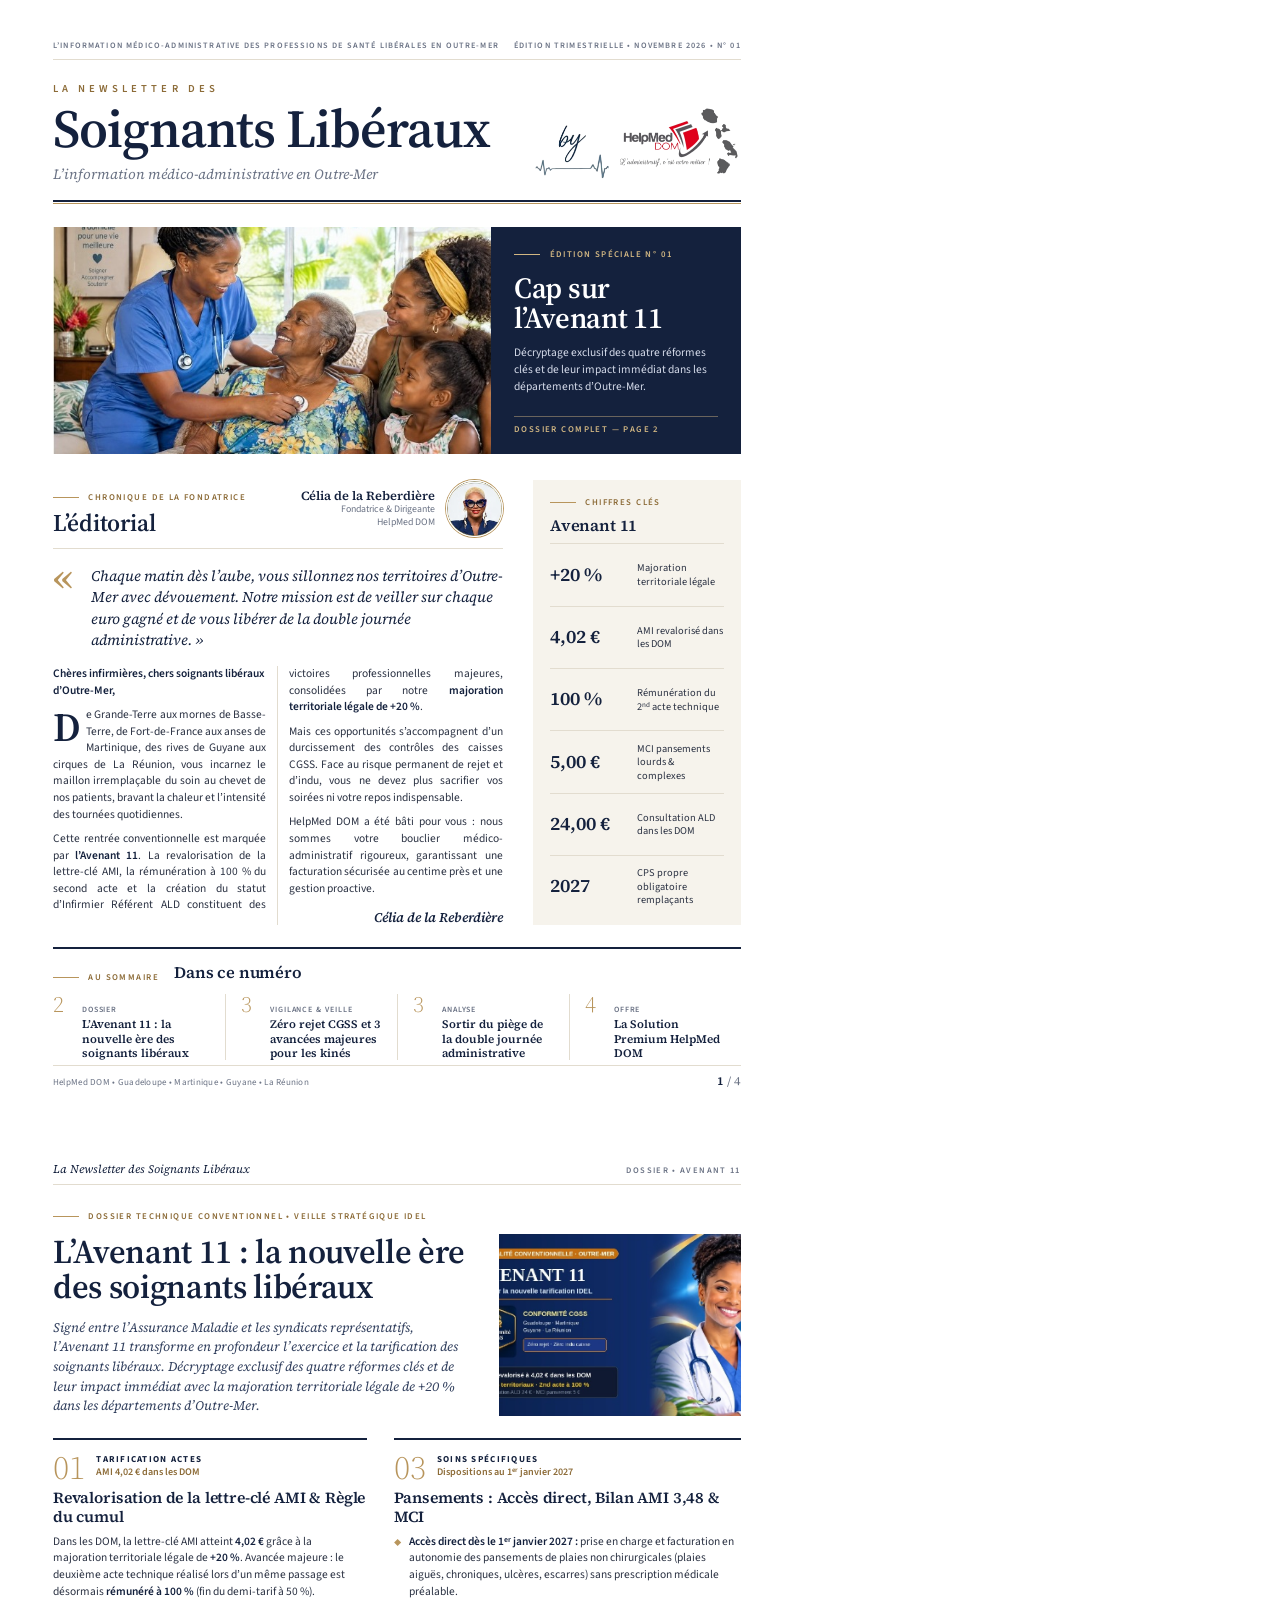
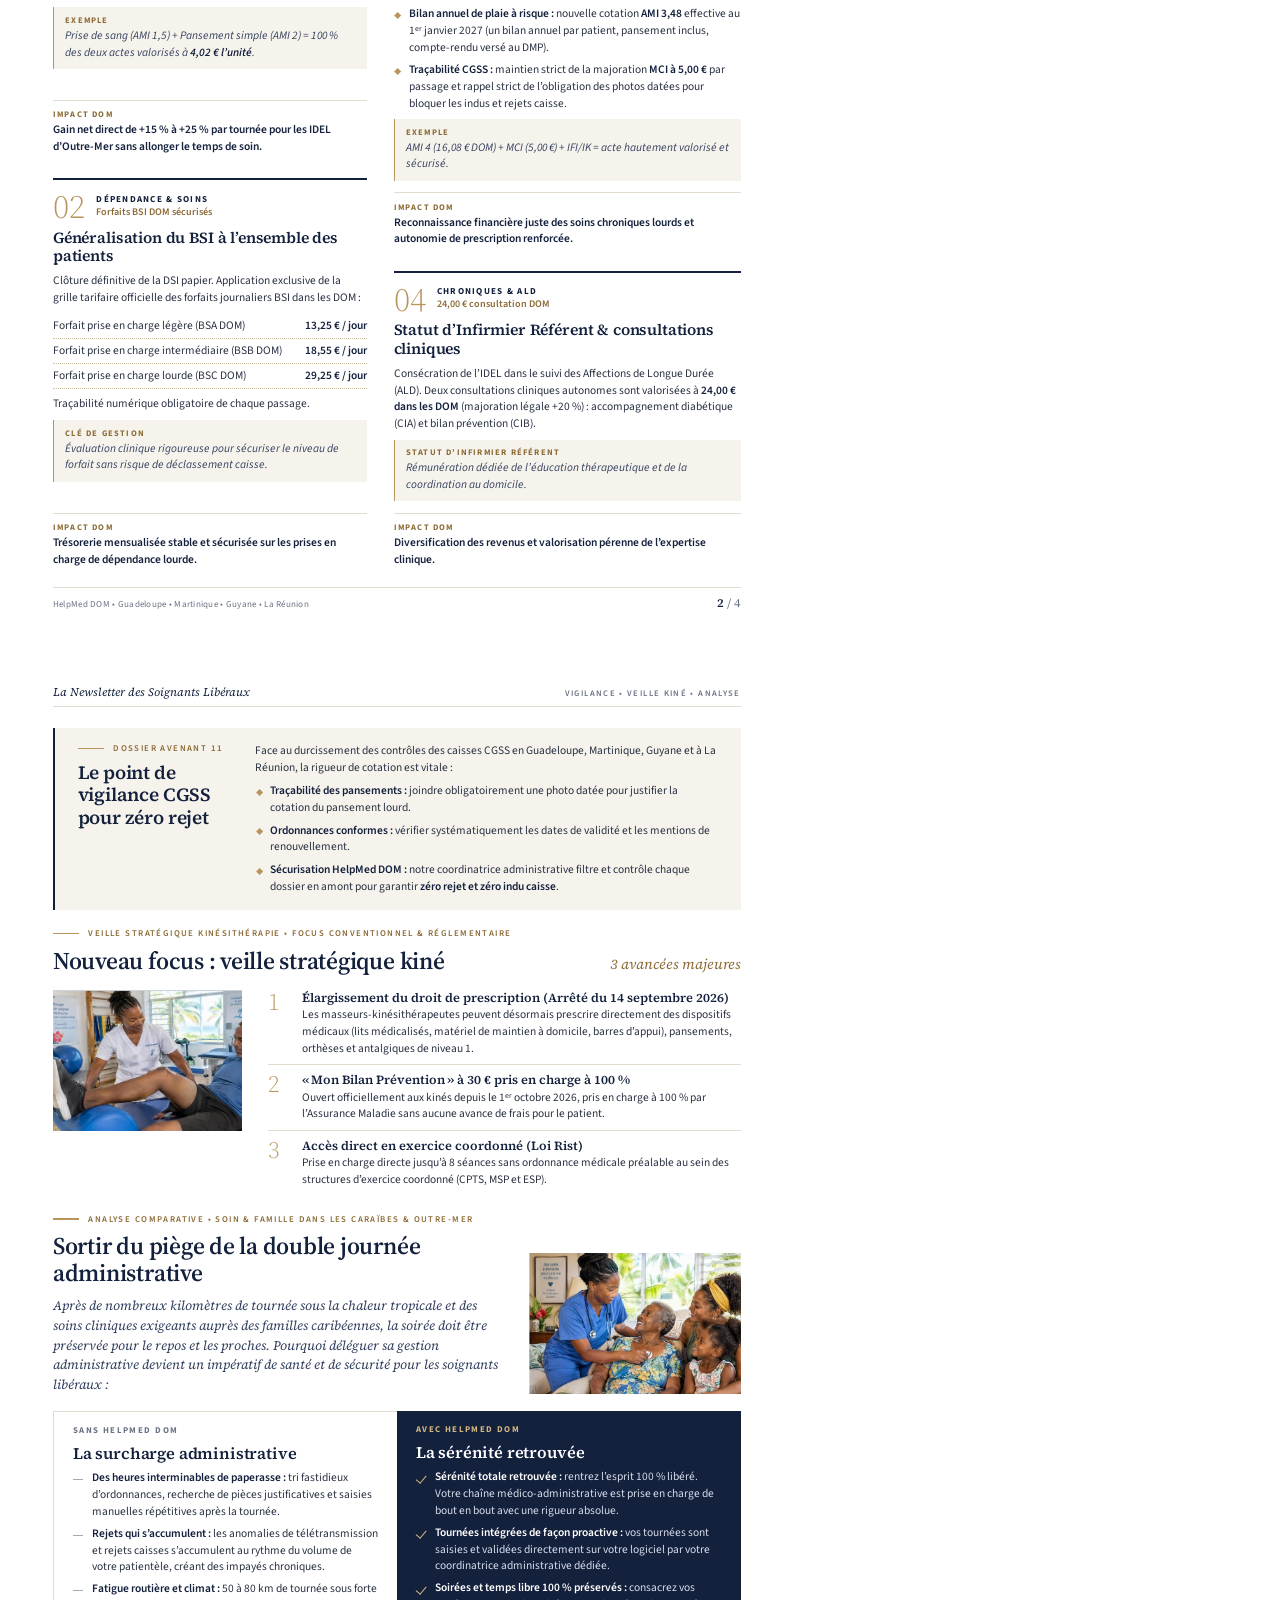
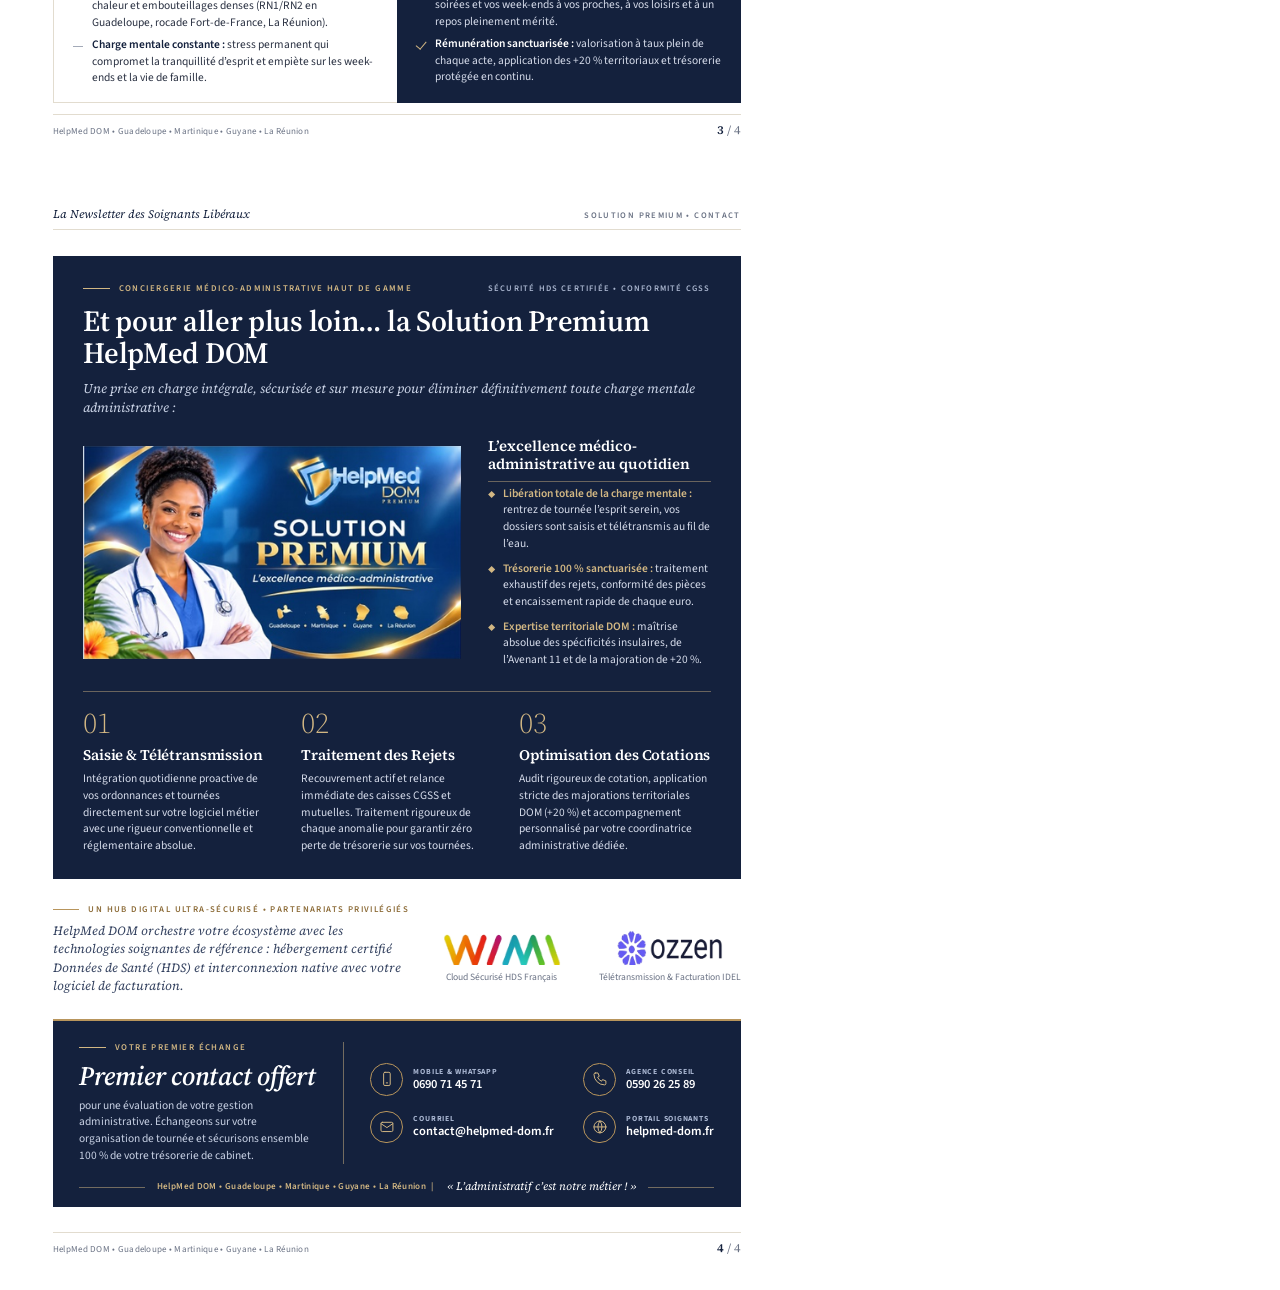
==== commit 212a7f44: "Newsletter : refonte complète sur 4 pages Une (titre, édito, chiffres clés, sommaire), dossier Avena" ====
--- a/newsletter/index.html
+++ b/newsletter/index.html
@@ -3,374 +3,481 @@
 <head>
 <meta charset="utf-8">
 <title>Newsletter HelpMed DOM — Édition Spéciale N° 01 : Cap sur l'Avenant 11</title>
+<link rel="stylesheet" href="assets/fonts/fonts.css">
 <style>
   @page { size: A4; margin: 0; }
   :root {
-    --navy: #0f1b33; --slate: #5f7089; --line: #cfd8e3; --bg: #f8fafc;
-    --red: #d62828; --green: #10a37f; --gap: 2.6mm; --pad: 2.2mm;
+    --ink: #14213d;          /* bleu nuit : titres, voix HelpMed */
+    --ink-soft: #33415f;
+    --text: #2a3142;
+    --muted: #6b7385;
+    --gold: #8c6b37;         /* or lisible sur fond clair (texte) */
+    --gold-rule: #b8955c;    /* or des filets et chiffres */
+    --gold-light: #d2b783;   /* or sur fond bleu nuit */
+    --paper: #f6f3ec;        /* ivoire des encadrés */
+    --rule: #e2dccf;
+    --display: "HM Display", Georgia, serif;
+    --serif: "HM Serif", Georgia, serif;
+    --sans: "HM Sans", Arial, sans-serif;
   }
   * { box-sizing: border-box; margin: 0; padding: 0; }
-  body { font-family: "Liberation Serif", "Times New Roman", serif; color: var(--navy); font-size: 7.4pt; line-height: 1.34; }
-  .sans { font-family: "Liberation Sans", Arial, sans-serif; }
-  .page { width: 210mm; height: 297mm; padding: 6mm 10mm 4mm; position: relative; page-break-after: always; display: flex; flex-direction: column; gap: var(--gap); overflow: hidden; }
-  .page:last-child { page-break-after: auto; }
-
-  /* running header / footer */
-  .topbar { display: flex; justify-content: space-between; font: 700 6.6pt/1 "Liberation Sans", sans-serif; color: var(--slate); text-transform: uppercase; letter-spacing: .02em; padding-bottom: 2mm; border-bottom: 1.2pt double var(--slate); }
-  .footer { margin-top: auto; border-top: .6pt solid var(--line); padding-top: 1.2mm; font-style: italic; font-size: 6.6pt; color: var(--slate); }
-
-  /* masthead */
-  .masthead { display: flex; align-items: center; justify-content: center; gap: 8mm; padding-bottom: 1.5mm; border-bottom: 1.2pt double var(--slate); }
-  .masthead h1 { white-space: nowrap; font-size: 17pt; line-height: 1.12; text-align: center; letter-spacing: .01em; }
-  .masthead .tag { text-align: center; font-style: italic; color: var(--slate); font-size: 8.4pt; margin-top: 1mm; }
-  .masthead img { height: 14mm; mix-blend-mode: multiply; }
-
-  /* typography */
-  .kicker { font: 700 7pt/1.2 "Liberation Sans", sans-serif; text-transform: uppercase; color: var(--slate); letter-spacing: .01em; }
-  h2 { font-size: 12pt; line-height: 1.15; margin-top: 1mm; }
-  h3 { font-size: 8.4pt; line-height: 1.25; }
-  p { margin: 0; text-align: justify; hyphens: auto; }
-  p + p { margin-top: 1.2mm; }
-  .lead { font-style: italic; color: #2b3a55; font-size: 7.8pt; }
-  .ex { font-style: italic; color: #46546b; }
-  .impact { font-weight: 700; }
-  figure { margin: 0; }
-  figcaption { font-style: italic; font-size: 6.6pt; color: var(--slate); text-align: center; margin-top: 1.2mm; line-height: 1.3; }
-  figure img { display: block; width: 100%; }
-
-  /* page 1 : two columns */
-  .row-a { display: grid; grid-template-columns: 52mm 1fr; gap: var(--gap); }
-  .edito { border-right: .6pt solid var(--line); padding-right: var(--gap); display: flex; flex-direction: column; gap: 3mm; }
-  .edito .head { text-align: center; border-bottom: .6pt solid var(--line); padding-bottom: 1.5mm; }
-  .edito .head h2 { font-size: 14pt; margin-top: .5mm; }
-  .edito .who { text-align: center; }
-  .edito .who img { width: 19mm; height: 19mm; border-radius: 50%; border: .6pt solid #b99d5e; }
-  .edito .who b { display: block; font-size: 10pt; margin-top: 1.5mm; }
-  .edito .who i { color: var(--slate); font-size: 8pt; line-height: 1.3; display: block; }
-  .quote { border-left: 1.6pt solid var(--slate); padding-left: 2.5mm; font-style: italic; color: #2b3a55; font-size: 8.2pt; }
-  .sign { text-align: right; font-style: italic; font-weight: 700; margin-top: 2mm; }
-  .stats { margin-top: auto; background: var(--bg); border: .6pt solid var(--line); border-left: 1.6pt solid var(--slate); padding: var(--pad); }
-  .stats .kicker { color: var(--navy); font-size: 7.4pt; text-align: center; margin-bottom: 2mm; }
-  .stats ul { list-style: none; }
-  .stats li { padding: .9mm 0; }
-
-  .keyfigs { display: grid; grid-template-columns: 22mm repeat(6, 1fr); gap: 0; background: var(--bg); border: .6pt solid var(--line); border-left: 1.6pt solid var(--slate); }
-  .keyfigs > div { padding: 1.2mm 2mm; text-align: center; border-left: .6pt solid var(--line); display: flex; flex-direction: column; justify-content: center; }
-  .keyfigs .kf-title { font: 700 7pt/1.25 "Liberation Sans", sans-serif; text-transform: uppercase; color: var(--navy); border-left: 0; text-align: left; padding-left: 2.8mm; }
-  .keyfigs b { font-size: 12pt; line-height: 1.1; color: var(--red); }
-  .keyfigs span { font-size: 6.4pt; line-height: 1.25; color: #2b3a55; margin-top: .6mm; }
-  .dossier { display: flex; flex-direction: column; gap: var(--gap); min-width: 0; }
-  .intro { display: grid; grid-template-columns: 44mm 1fr; gap: var(--gap); align-items: start; }
-  .cards { display: grid; grid-template-columns: 1fr 1fr; gap: var(--gap); }
-  .stack { display: flex; flex-direction: column; gap: var(--gap); }
-  .stack .card { flex: 1 1 auto; }
-  .card { border: .6pt solid var(--line); padding: var(--pad); display: flex; flex-direction: column; gap: 1.2mm; background: #fff; }
-  .card .top { display: flex; flex-direction: column; gap: .4mm; font: 700 6.4pt/1.25 "Liberation Sans", sans-serif; text-transform: uppercase; }
-  .card .top .n { color: var(--red); font-size: 7.4pt; white-space: nowrap; }
-  .card .top .n::before { content: "● "; font-size: 6pt; }
-  .card .top .r { color: var(--navy); }
-  .card p { text-align: left; }
-  .card .impact { margin-top: auto; }
-  .card { font-size: 6.6pt; line-height: 1.32; }
-  .vigil { font-size: 6.6pt; line-height: 1.32; }
-  .kine .box { font-size: 6.6pt; line-height: 1.3; }
-  .vigil { background: var(--bg); border: .6pt solid var(--line); border-left: 1.6pt solid var(--slate); padding: var(--pad); }
-  .vigil .kicker { color: var(--navy); font-size: 7.4pt; margin-bottom: 1.6mm; }
-  .vigil p + p { margin-top: 1mm; }
-
-  /* kiné block: sits under the complete Avenant 11 block */
-  .kine { display: grid; grid-template-columns: 1fr 40mm; gap: var(--gap); border-top: 1.2pt double var(--slate); padding-top: var(--gap); }
-  .kine .box { border: .6pt solid var(--line); border-top: 1.6pt solid var(--green); padding: var(--pad); margin-top: 2mm; display: flex; flex-direction: column; justify-content: space-between; gap: 2mm; }
-  .kine .box b { display: block; font: 700 7.2pt/1.3 "Liberation Sans", sans-serif; }
-  .kine .box b::before { content: "● "; color: var(--green); font-size: 6pt; }
-  .kine .box span { display: block; padding-left: 3.4mm; }
-
-  /* page 2 : same grid, text a notch larger since there is more room */
-  .p2 { font-size: 7.9pt; justify-content: space-between; gap: 2mm; }
-  .p2 > * { flex-shrink: 0; }
-  .p2 .lead { font-size: 8.6pt; }
-  .p2 .footer { margin-top: 0; }
-
-  .analyse { display: grid; grid-template-columns: 62mm 1fr; gap: var(--gap); align-items: center; }
-  .compare { display: grid; grid-template-columns: 1fr 1fr; gap: var(--gap); }
-  .compare > div { padding: var(--pad); border: .6pt solid var(--line); }
-  .compare .sans-h { border-left: 1.6pt solid var(--slate); background: var(--bg); }
-  .compare .avec { border-left: 1.6pt solid var(--green); background: #f0fbf6; border-color: #bfe9d8; border-left-color: var(--green); }
-  .compare h3 { font-size: 9.6pt; margin-bottom: 2mm; }
-  .compare .avec h3 { color: #0b6b4f; }
-  .compare ul { list-style: none; }
-  .compare li + li { margin-top: 1.6mm; }
-  .compare li b::before { content: "• "; }
-  .premium-head { display: flex; justify-content: space-between; align-items: baseline; }
-  .three { display: grid; grid-template-columns: repeat(3, 1fr); gap: var(--gap); margin-top: 2.5mm; }
-  .three div { border: .6pt solid var(--line); border-top: 1.6pt solid var(--navy); background: var(--bg); padding: var(--pad); }
-  .three h3 { font-size: 9.2pt; margin-bottom: 1.2mm; }
-  .excellence { display: grid; grid-template-columns: 1fr 62mm; gap: var(--gap); align-items: stretch; }
-  .excellence .box { border: .6pt solid var(--line); border-top: 1.6pt solid var(--red); background: var(--bg); padding: var(--pad); }
-  .excellence .box .kicker { color: var(--navy); font-size: 7.4pt; margin-bottom: 1.8mm; }
-  .excellence .box p { text-align: left; }
-  .excellence .box p + p { margin-top: 1.4mm; }
-
-  .premium { background: #0f1f45; color: #fff; border-radius: 0; border-top: 2pt solid #c9a45a; padding: 4mm; display: flex; flex-direction: column; gap: 3mm; }
-  .pm-top { display: grid; grid-template-columns: 74mm 1fr; gap: 4mm; align-items: center; }
-  .pm-top img { width: 100%; display: block; }
-  .pm-kicker { font: 700 6.2pt/1.3 "Liberation Sans", sans-serif; text-transform: uppercase; color: #e8c37a; letter-spacing: .02em; }
-  .premium h2 { color: #fff; font-size: 12.5pt; margin-top: 1mm; }
-  .pm-sub { font-style: italic; color: #cfd9ee; margin-top: 1mm; text-align: left; }
-  .premium ul { list-style: none; margin-top: 1.6mm; }
-  .premium li { padding: .5mm 0; }
-  .premium li b { color: #f1cf8a; }
-  .premium li b::before { content: "• "; color: #e8c37a; }
-  .pm-three { display: grid; grid-template-columns: repeat(3, 1fr); gap: var(--gap); }
-  .pm-three div { background: rgba(255,255,255,.06); border: .6pt solid rgba(255,255,255,.22); border-top: 1.2pt solid #c9a45a; padding: var(--pad); }
-  .pm-three h3 { color: #f1cf8a; font-size: 9pt; margin-bottom: 1mm; }
-  .pm-three p { color: #e6ecf8; text-align: left; }
-  .pm-cta { text-align: center; background: linear-gradient(90deg, #c9973a, #f1cf8a, #c9973a); color: #0a1b44; font: 700 8.6pt/1.3 "Liberation Sans", sans-serif; padding: 2mm 3mm; border-radius: 1mm; }
-  .pm-cta b { text-transform: uppercase; letter-spacing: .03em; }
-  .teaser { margin-top: 1.4mm; font: 700 6.8pt/1.3 "Liberation Sans", sans-serif; color: var(--slate); font-style: italic; }
-  .contact { position: relative; overflow: hidden; background: linear-gradient(135deg, #0b1838 0%, #12295a 100%); color: #fff; border-top: 2pt solid #c9a45a; padding: 5mm 6mm 3mm; }
-  .contact .pulse { position: absolute; left: 0; right: 0; bottom: 1.5mm; width: 100%; height: 6mm; fill: none; stroke: rgba(201,164,90,.22); stroke-width: 1; }
-  .ct-grid { position: relative; display: grid; grid-template-columns: 72mm 1fr; gap: 6mm; align-items: center; }
-  .ct-head { border-right: .6pt solid rgba(201,164,90,.55); padding-right: 6mm; }
-  .ct-kicker { font-weight: 700; font-size: 6.4pt; text-transform: uppercase; letter-spacing: .14em; color: #d8b872; }
-  .ct-title { font-size: 19pt; line-height: 1.1; font-style: italic; font-weight: 700; margin-top: 1mm; }
-  .ct-sub { text-align: left; hyphens: none; color: #c9d5ec; margin-top: 1.6mm; }
-  .channels { display: grid; grid-template-columns: auto auto; gap: 3.6mm 6mm; justify-content: space-between; }
-  .ch { display: flex; align-items: center; gap: 2.6mm; }
-  .ico { flex: none; width: 8.4mm; height: 8.4mm; border: .8pt solid #c9a45a; border-radius: 50%; display: flex; align-items: center; justify-content: center; }
-  .ico svg { width: 4.2mm; height: 4.2mm; stroke: #d8b872; fill: none; stroke-width: 1.5; }
-  .ch > div { display: flex; flex-direction: column; gap: .4mm; min-width: 0; }
-  .ch i { font: 700 5.8pt/1.2 "Liberation Sans", sans-serif; text-transform: uppercase; letter-spacing: .08em; color: #a9b8d6; font-style: normal; }
-  .ch b { white-space: nowrap; font: 700 8.6pt/1.25 "Liberation Sans", sans-serif; color: #fff; }
-  .signoff { position: relative; margin-top: 4mm; display: flex; align-items: center; gap: 3mm; font: 700 6.8pt/1.3 "Liberation Sans", sans-serif; color: #d8b872; letter-spacing: .02em; white-space: nowrap; }
-  .signoff span { flex: 1; height: .5pt; background: rgba(201,164,90,.5); }
-  .signoff em { font-family: "Liberation Serif", serif; font-weight: 400; color: #fff; font-size: 8pt; }
-  .hub { display: grid; grid-template-columns: 1fr auto auto; gap: 6mm; align-items: center; border: .6pt solid var(--line); background: var(--bg); padding: var(--pad) 5mm; }
-  .hub .kicker { color: var(--navy); font-size: 7.4pt; margin-bottom: 1mm; }
-  .hub p { font-style: italic; color: var(--slate); text-align: left; }
-  .hub figure { text-align: center; font: 6.6pt/1.2 "Liberation Sans", sans-serif; color: #2b3a55; }
-  .hub figure img { height: 10mm; width: auto; margin: 0 auto 1mm; }
+  html { -webkit-print-color-adjust: exact; print-color-adjust: exact; }
+  body { font-family: var(--sans); font-size: 8.6pt; line-height: 1.45; color: var(--text); background: #fff; font-kerning: normal; }
+  b, strong { font-weight: 600; color: var(--ink); }
+  sup { font-size: .68em; line-height: 0; vertical-align: .45em; }
+  ul, ol { list-style: none; }
+  img { display: block; }
+
+  .page { width: 210mm; height: 297mm; padding: 11mm 14mm 9mm; display: flex; flex-direction: column; overflow: hidden; break-after: page; }
+  .page:last-child { break-after: auto; }
+
+  /* ---------- éléments communs ---------- */
+  .rhead { display: flex; justify-content: space-between; align-items: baseline; padding-bottom: 2.2mm; border-bottom: .5pt solid var(--rule); margin-bottom: 7mm; font: 600 6.4pt/1 var(--sans); letter-spacing: .16em; text-transform: uppercase; color: var(--muted); }
+  .rhead .brand { font: italic 400 8.6pt/1 var(--serif); letter-spacing: 0; text-transform: none; color: var(--ink); }
+  .rfoot { margin-top: auto; padding-top: 2.4mm; border-top: .5pt solid var(--rule); display: flex; justify-content: space-between; align-items: baseline; font: 400 6.8pt/1.2 var(--sans); letter-spacing: .03em; color: var(--muted); }
+  .rfoot .num { font: 600 9pt/1 var(--serif); color: var(--ink); letter-spacing: 0; }
+  .rfoot .num span { font-weight: 400; color: var(--muted); }
+
+  .kicker { display: flex; align-items: center; gap: 2.4mm; font: 600 6.6pt/1.25 var(--sans); letter-spacing: .16em; text-transform: uppercase; color: var(--gold); }
+  .kicker::before { content: ""; flex: none; width: 7mm; height: .8pt; background: var(--gold-rule); }
+
+  h1, h2, h3 { font-family: var(--serif); font-weight: 600; color: var(--ink); letter-spacing: -.01em; }
+  .np-title, .h-xl, .h-l, .cover-panel h2, .premium h2, .ct-head h2 { font-family: var(--display); }
+  .h-xl { font-size: 25pt; line-height: 1.07; }
+  .h-l { font-size: 18pt; line-height: 1.12; }
+  .lead { font: italic 400 9.8pt/1.5 var(--serif); color: var(--ink-soft); }
+
+  .photo { position: relative; overflow: hidden; background: var(--paper); }
+  .photo img { position: absolute; inset: 0; width: 100%; height: 100%; object-fit: cover; }
+  .r43 { aspect-ratio: 4 / 3; }
+  .r32 { aspect-ratio: 3 / 2; }
+
+  .points li { position: relative; padding-left: 4mm; }
+  .points li + li { margin-top: 1.6mm; }
+  .points li::before { content: ""; position: absolute; left: .4mm; top: 1.75mm; width: 1.4mm; height: 1.4mm; background: var(--gold-rule); transform: rotate(45deg); }
+
+  /* ---------- page 1 : la une ---------- */
+  .topline { display: flex; justify-content: space-between; font: 600 6.2pt/1 var(--sans); letter-spacing: .14em; text-transform: uppercase; color: var(--muted); padding-bottom: 2.4mm; border-bottom: .5pt solid var(--rule); }
+  .nameplate { display: grid; grid-template-columns: 1fr auto; align-items: end; gap: 6mm; padding: 6.5mm 0 4.5mm; }
+  .np-pre { font: 600 8pt/1 var(--sans); letter-spacing: .38em; text-transform: uppercase; color: var(--gold); }
+  .np-title { font-size: 40pt; line-height: .95; letter-spacing: -.02em; margin-top: 2.4mm; }
+  .np-tag { font: italic 400 10.5pt/1.3 var(--serif); color: var(--muted); margin-top: 2.6mm; }
+  .nameplate img { height: 20mm; mix-blend-mode: multiply; margin-bottom: 1mm; }
+  .np-rule { height: 3.2pt; border-top: 1.6pt solid var(--ink); border-bottom: .5pt solid var(--gold-rule); }
+
+  .cover { display: grid; grid-template-columns: 1fr 66mm; height: 60mm; margin-top: 6mm; }
+  .cover-panel { background: var(--ink); color: #d6dceb; padding: 6mm 6mm 5mm; display: flex; flex-direction: column; }
+  .cover-panel .kicker { color: var(--gold-light); }
+  .cover-panel .kicker::before { background: var(--gold-light); }
+  .cover-panel h2 { color: #fff; font-size: 22pt; line-height: 1.05; margin-top: 3.2mm; }
+  .cover-panel p { margin-top: 3mm; }
+  .cover-panel .go { margin-top: auto; padding-top: 2.4mm; border-top: .5pt solid rgba(210,183,131,.45); font: 600 6.6pt/1 var(--sans); letter-spacing: .16em; text-transform: uppercase; color: var(--gold-light); }
+
+  .p3 .rhead { margin-bottom: 5.5mm; }
+  .p3 .compare { margin-bottom: 3mm; }
+  .p1-main { display: grid; grid-template-columns: 1fr 55mm; gap: 8mm; margin-top: 7mm; }
+  .edito-head { display: flex; justify-content: space-between; align-items: flex-end; gap: 4mm; padding-bottom: 3mm; border-bottom: .5pt solid var(--rule); }
+  .edito-head h2 { margin-top: 1.8mm; }
+  .byline { display: flex; align-items: center; gap: 3mm; text-align: right; }
+  .byline img { order: 2; width: 15mm; height: 15mm; border-radius: 50%; object-fit: cover; border: 1.2pt solid #fff; box-shadow: 0 0 0 .7pt var(--gold-rule); }
+  .byline b { display: block; font: 600 9.4pt/1.2 var(--serif); }
+  .byline span { display: block; font-size: 7.4pt; line-height: 1.3; color: var(--muted); }
+  .pull { position: relative; margin: 4.5mm 0 4mm; padding-left: 10mm; font: italic 400 11pt/1.45 var(--serif); color: var(--ink); }
+  .pull::before { content: "«"; position: absolute; left: 0; top: -2.6mm; font: 600 30pt/1 var(--display); color: var(--gold-rule); }
+  .pull::after { content: " »"; }
+  .edito-body { column-count: 2; column-gap: 6mm; column-rule: .5pt solid var(--rule); text-align: justify; hyphens: auto; hyphenate-limit-chars: 6 3 2; }
+  .edito-body p + p { margin-top: 2mm; }
+  .edito-body .salut { font-weight: 600; color: var(--ink); text-align: left; hyphens: manual; }
+  .dropcap::first-letter { float: left; font: 600 30pt/.82 var(--display); color: var(--ink); margin: 1.1mm 1.6mm 0 0; }
+  .sign { text-align: right !important; font: italic 600 10pt/1.2 var(--serif); color: var(--ink); margin-top: 3mm !important; }
+
+  .side { display: flex; flex-direction: column; }
+  .figs { flex: 1; display: flex; flex-direction: column; background: var(--paper); padding: 4.5mm 4.5mm 2mm; }
+  .figs h3 { font-size: 12pt; margin: 1.6mm 0 1.6mm; }
+  .fig { flex: 1; display: grid; grid-template-columns: 21mm 1fr; align-items: center; gap: 2mm; padding: 2mm 0; border-top: .5pt solid var(--rule); }
+  .fig b { font: 600 14pt/1 var(--serif); white-space: nowrap; }
+  .fig span { font-size: 7.8pt; line-height: 1.3; }
+  .toc { margin-top: 6mm; padding-top: 3mm; border-top: 1.6pt solid var(--ink); }
+  .toc-head { display: flex; align-items: baseline; gap: 4mm; margin-bottom: 2.6mm; }
+  .toc h3 { font-size: 12pt; }
+  .toc-items { display: grid; grid-template-columns: repeat(4, 1fr); }
+  .toc .ti { display: grid; grid-template-columns: 6mm 1fr; gap: 1.6mm; align-items: baseline; padding: 0 4mm; border-left: .5pt solid var(--rule); }
+  .toc .ti:first-child { border-left: 0; padding-left: 0; }
+  .toc .pg { font: 300 17pt/1 var(--display); color: var(--gold-rule); }
+  .toc .t { font: 600 8.6pt/1.25 var(--serif); color: var(--ink); }
+  .toc .s { display: block; font: 600 6pt/1.3 var(--sans); letter-spacing: .12em; text-transform: uppercase; color: var(--muted); margin-bottom: .6mm; }
+
+  /* ---------- page 2 : dossier ---------- */
+  .dossier-head { display: grid; grid-template-columns: 1fr 64mm; gap: 8mm; align-items: end; }
+  .dossier-head h1 { margin: 3mm 0 3.4mm; }
+  .reforms { display: grid; grid-template-columns: 0.95fr 1.05fr; gap: 7mm; margin-top: 6mm; flex: 1; margin-bottom: 5mm; }
+  .stack { display: flex; flex-direction: column; gap: 6mm; }
+  .reform { flex: 1 1 auto; display: flex; flex-direction: column; gap: 1.9mm; border-top: 1.6pt solid var(--ink); padding-top: 3mm; }
+  .reform-top { display: flex; align-items: center; gap: 3mm; }
+  .reform-top .no { font: 300 25pt/.9 var(--display); color: var(--gold-rule); }
+  .reform-top .lab { font: 700 6.8pt/1.3 var(--sans); letter-spacing: .14em; text-transform: uppercase; color: var(--ink); }
+  .reform-top .meta { font: 600 7.6pt/1.3 var(--sans); color: var(--gold); }
+  .reform h3 { font-size: 11.6pt; line-height: 1.22; }
+  .reform .ex { background: var(--paper); border-left: 1.2pt solid var(--gold-rule); padding: 2mm 3mm; font-style: italic; color: var(--ink-soft); }
+  .reform .ex span, .reform .impact em { display: block; font: 700 6.4pt/1.3 var(--sans); font-style: normal; letter-spacing: .14em; text-transform: uppercase; color: var(--gold); margin-bottom: .5mm; }
+  .reform .impact { margin-top: auto; padding-top: 2.2mm; border-top: .5pt solid var(--rule); font-weight: 600; color: var(--ink); }
+  .tarifs li { display: flex; justify-content: space-between; gap: 3mm; padding: 1mm 0; border-bottom: .5pt dotted #cbbf9f; }
+  .tarifs li b { white-space: nowrap; }
+
+  /* ---------- page 3 : vigilance, kiné, analyse ---------- */
+  .vigil { display: grid; grid-template-columns: 40mm 1fr; gap: 7mm; background: var(--paper); border-left: 2pt solid var(--ink); padding: 4mm 6mm; }
+  .vigil h2 { font-size: 14pt; line-height: 1.2; margin-top: 2mm; }
+  .vigil .points { margin-top: 1.8mm; }
+  .sec { margin-top: 4.8mm; }
+  .sec-head h2 { margin-top: 2.2mm; }
+  .sec-head.inline { display: flex; justify-content: space-between; align-items: baseline; flex-wrap: wrap; column-gap: 6mm; }
+  .sec-head.inline .kicker { flex-basis: 100%; }
+  .sec-head .sub { font: italic 400 10.6pt/1.3 var(--serif); color: var(--gold); }
+  .kine-grid { display: grid; grid-template-columns: 50mm 1fr; gap: 7mm; margin-top: 4mm; align-items: start; }
+  .adv li { display: grid; grid-template-columns: 7mm 1fr; gap: 2mm; padding: 1.8mm 0; border-top: .5pt solid var(--rule); }
+  .adv li:first-child { border-top: 0; padding-top: 0; }
+  .adv .n { font: 300 18pt/1 var(--display); color: var(--gold-rule); }
+  .adv b { display: block; font: 600 9.4pt/1.3 var(--serif); margin-bottom: .4mm; }
+  .analyse-grid { display: grid; grid-template-columns: 1fr 56mm; gap: 7mm; align-items: end; }
+  .analyse-grid .lead { margin-top: 2.6mm; }
+  .compare { display: grid; grid-template-columns: 1fr 1fr; margin-top: 4.5mm; }
+  .compare > div { padding: 3.8mm 5mm 4mm; }
+  .compare .without { border: .5pt solid var(--rule); border-right: 0; }
+  .compare .with { background: var(--ink); color: #d6dceb; }
+  .compare .tag { font: 700 6.6pt/1 var(--sans); letter-spacing: .16em; text-transform: uppercase; color: var(--muted); }
+  .compare .with .tag { color: var(--gold-light); }
+  .compare h3 { font-size: 12pt; margin: 1.6mm 0 1mm; }
+  .compare .with h3, .compare .with b { color: #fff; }
+  .compare li { position: relative; padding-left: 5mm; margin-top: 1.5mm; }
+  .compare .without li::before { content: ""; position: absolute; left: 0; top: 2.3mm; width: 2.6mm; height: .8pt; background: #a3aab8; }
+  .compare .with li::before { content: ""; position: absolute; left: .6mm; top: .9mm; width: 1.3mm; height: 2.5mm; border-right: 1.1pt solid var(--gold-light); border-bottom: 1.1pt solid var(--gold-light); transform: rotate(40deg); }
+
+  /* ---------- page 4 : offre premium, partenaires, contact ---------- */
+  .premium { background: var(--ink); color: #d6dceb; padding: 7mm 8mm 6.5mm; }
+  .premium .kicker { color: var(--gold-light); }
+  .premium .kicker::before { background: var(--gold-light); }
+  .pm-head { display: flex; justify-content: space-between; align-items: center; }
+  .pm-cert { font: 600 6.4pt/1 var(--sans); letter-spacing: .14em; text-transform: uppercase; color: #aab6cf; }
+  .premium h2 { color: #fff; font-size: 22pt; line-height: 1.08; margin-top: 3.2mm; }
+  .premium .lead { color: #c9d2e5; margin-top: 2.5mm; }
+  .pm-body { display: grid; grid-template-columns: 100mm 1fr; gap: 7mm; align-items: center; margin-top: 5mm; }
+  .pm-body img { width: 100%; height: auto; }
+  .ex-title { font: 600 11pt/1.25 var(--serif); color: #fff; padding-bottom: 2mm; margin-bottom: 1mm; border-bottom: .5pt solid rgba(210,183,131,.45); }
+  .premium .points li + li { margin-top: 2.2mm; }
+  .premium .points li::before { background: var(--gold-light); }
+  .premium .points b { color: var(--gold-light); }
+  .services { display: grid; grid-template-columns: repeat(3, 1fr); gap: 7mm; margin-top: 6mm; padding-top: 4.5mm; border-top: .5pt solid rgba(210,183,131,.45); }
+  .services .no { font: 300 22pt/1 var(--display); color: var(--gold-light); }
+  .services h3 { color: #fff; font-size: 11pt; margin: 1.6mm 0 1.4mm; }
+
+  .partners { padding: 6.5mm 0; }
+  .partners-row { display: grid; grid-template-columns: 1fr auto auto; gap: 9mm; align-items: center; }
+  .partners p { font: italic 400 9.4pt/1.45 var(--serif); color: var(--ink-soft); margin-top: 2mm; }
+  .partners figure { text-align: center; font-size: 7.2pt; line-height: 1.25; color: var(--muted); }
+  .partners figure img { height: 10mm; width: auto; margin: 0 auto 1.6mm; mix-blend-mode: multiply; }
+
+  .contact { background: var(--ink); color: #fff; border-top: 2pt solid var(--gold-rule); padding: 5.5mm 7mm 3.6mm; }
+  .ct-grid { display: grid; grid-template-columns: 70mm 1fr; gap: 7mm; align-items: center; }
+  .ct-head { border-right: .5pt solid rgba(210,183,131,.5); padding-right: 6mm; }
+  .contact .kicker { color: var(--gold-light); }
+  .contact .kicker::before { background: var(--gold-light); }
+  .ct-head h2 { color: #fff; font-size: 20pt; font-style: italic; line-height: 1.1; margin-top: 2mm; }
+  .ct-head p { color: #c9d2e5; margin-top: 2mm; }
+  .channels { display: grid; grid-template-columns: auto auto; justify-content: space-between; gap: 4mm 6mm; }
+  .ch { display: flex; align-items: center; gap: 2.8mm; }
+  .ico { flex: none; width: 8.6mm; height: 8.6mm; border: .8pt solid var(--gold-rule); border-radius: 50%; display: flex; align-items: center; justify-content: center; }
+  .ico svg { width: 4.2mm; height: 4.2mm; fill: none; stroke: var(--gold-light); stroke-width: 1.5; stroke-linecap: round; stroke-linejoin: round; }
+  .ch i { display: block; font: 700 5.8pt/1.2 var(--sans); font-style: normal; letter-spacing: .1em; text-transform: uppercase; color: #a9b6d1; }
+  .ch b { display: block; font: 600 9.4pt/1.3 var(--sans); color: #fff; white-space: nowrap; }
+  .signoff { display: flex; align-items: center; gap: 3mm; margin-top: 4.5mm; font: 600 6.8pt/1.3 var(--sans); letter-spacing: .04em; color: var(--gold-light); white-space: nowrap; }
+  .signoff::before, .signoff::after { content: ""; flex: 1; height: .5pt; background: rgba(210,183,131,.5); }
+  .signoff em { font: italic 400 8.4pt/1 var(--serif); color: #fff; letter-spacing: 0; }
 </style>
 </head>
 <body>
 
-<!-- ===================== PAGE 1 ===================== -->
-<section class="page">
-  <div class="topbar"><span>L'information médico-administrative des professions de santé libérales en Outre-Mer</span><span>Édition trimestrielle • Novembre 2026 • N° 01</span></div>
-
-  <header class="masthead">
+<!-- ===================== PAGE 1 · LA UNE ===================== -->
+<section class="page p1">
+  <div class="topline"><span>L'information médico-administrative des professions de santé libérales en Outre-Mer</span><span>Édition trimestrielle • Novembre 2026 • N° 01</span></div>
+
+  <header class="nameplate">
     <div>
-      <h1>LA NEWSLETTER DES SOIGNANTS LIBÉRAUX</h1>
-      <div class="tag">L'information médico-administrative en Outre-Mer</div>
+      <div class="np-pre">La Newsletter des</div>
+      <h1 class="np-title">Soignants Libéraux</h1>
+      <div class="np-tag">L'information médico-administrative en Outre-Mer</div>
     </div>
     <img src="assets/logo.png" alt="HelpMed DOM — L'administratif, c'est notre métier !">
   </header>
-
-  <section class="keyfigs">
-    <div class="kf-title sans">Chiffres clés<br>Avenant 11</div>
-    <div><b>+20 %</b><span>Majoration territoriale légale</span></div>
-    <div><b>4,02 €</b><span>AMI revalorisé dans les DOM</span></div>
-    <div><b>100 %</b><span>Rémunération du 2nd acte technique</span></div>
-    <div><b>5,00 €</b><span>MCI pansements lourds &amp; complexes</span></div>
-    <div><b>24,00 €</b><span>Consultation ALD dans les DOM</span></div>
-    <div><b>2027</b><span>CPS propre obligatoire remplaçants</span></div>
-  </section>
-
-  <div class="row-a">
-    <!-- Éditorial -->
-    <aside class="edito">
-      <div class="head">
-        <div class="kicker">Chronique de la fondatrice</div>
-        <h2>L'ÉDITORIAL</h2>
-      </div>
-      <div class="who">
-        <img src="assets/portrait.png" alt="Célia de la Reberdière">
-        <b>Célia de la Reberdière</b>
-        <i>Fondatrice &amp; Dirigeante<br>HelpMed DOM</i>
-      </div>
-      <div class="quote">« Chaque matin dès l'aube, vous sillonnez nos territoires d'Outre-Mer avec dévouement. Notre mission est de veiller sur chaque euro gagné et de vous libérer de la double journée administrative. »</div>
-      <div>
-        <p><b>Chères infirmières, chers soignants libéraux d'Outre-Mer,</b></p>
-        <p style="margin-top:0">De Grande-Terre aux mornes de Basse-Terre, de Fort-de-France aux anses de Martinique, des rives de Guyane aux cirques de La Réunion, vous incarnez le maillon irremplaçable du soin au chevet de nos patients, bravant la chaleur et l'intensité des tournées quotidiennes.</p>
+  <div class="np-rule"></div>
+
+  <section class="cover">
+    <div class="photo"><img src="assets/photo-une.jpg" alt="Infirmière libérale en visite à domicile"></div>
+    <div class="cover-panel">
+      <div class="kicker">Édition spéciale N° 01</div>
+      <h2>Cap sur l'Avenant 11</h2>
+      <p>Décryptage exclusif des quatre réformes clés et de leur impact immédiat dans les départements d'Outre-Mer.</p>
+      <div class="go">Dossier complet — page 2</div>
+    </div>
+  </section>
+
+  <div class="p1-main">
+    <article class="edito">
+      <div class="edito-head">
+        <div>
+          <div class="kicker">Chronique de la fondatrice</div>
+          <h2 class="h-l">L'éditorial</h2>
+        </div>
+        <div class="byline">
+          <img src="assets/portrait.png" alt="Célia de la Reberdière">
+          <div><b>Célia de la Reberdière</b><span>Fondatrice &amp; Dirigeante<br>HelpMed DOM</span></div>
+        </div>
+      </div>
+      <blockquote class="pull">Chaque matin dès l'aube, vous sillonnez nos territoires d'Outre-Mer avec dévouement. Notre mission est de veiller sur chaque euro gagné et de vous libérer de la double journée administrative.</blockquote>
+      <div class="edito-body">
+        <p class="salut">Chères infirmières, chers soignants libéraux d'Outre-Mer,</p>
+        <p class="dropcap">De Grande-Terre aux mornes de Basse-Terre, de Fort-de-France aux anses de Martinique, des rives de Guyane aux cirques de La Réunion, vous incarnez le maillon irremplaçable du soin au chevet de nos patients, bravant la chaleur et l'intensité des tournées quotidiennes.</p>
         <p>Cette rentrée conventionnelle est marquée par <b>l'Avenant 11</b>. La revalorisation de la lettre-clé AMI, la rémunération à 100 % du second acte et la création du statut d'Infirmier Référent ALD constituent des victoires professionnelles majeures, consolidées par notre <b>majoration territoriale légale de +20 %</b>.</p>
         <p>Mais ces opportunités s'accompagnent d'un durcissement des contrôles des caisses CGSS. Face au risque permanent de rejet et d'indu, vous ne devez plus sacrifier vos soirées ni votre repos indispensable.</p>
         <p>HelpMed DOM a été bâti pour vous : nous sommes votre bouclier médico-administratif rigoureux, garantissant une facturation sécurisée au centime près et une gestion proactive.</p>
-        <div class="sign">Célia de la Reberdière</div>
+        <p class="sign">Célia de la Reberdière</p>
+      </div>
+    </article>
+
+    <aside class="side">
+      <div class="figs">
+        <div class="kicker">Chiffres clés</div>
+        <h3>Avenant 11</h3>
+        <div class="fig"><b>+20 %</b><span>Majoration territoriale légale</span></div>
+        <div class="fig"><b>4,02 €</b><span>AMI revalorisé dans les DOM</span></div>
+        <div class="fig"><b>100 %</b><span>Rémunération du 2<sup>nd</sup> acte technique</span></div>
+        <div class="fig"><b>5,00 €</b><span>MCI pansements lourds &amp; complexes</span></div>
+        <div class="fig"><b>24,00 €</b><span>Consultation ALD dans les DOM</span></div>
+        <div class="fig"><b>2027</b><span>CPS propre obligatoire remplaçants</span></div>
       </div>
     </aside>
-
-    <!-- Dossier Avenant 11 -->
-    <section class="dossier">
-      <div class="intro">
-        <figure>
-          <img src="assets/fig1.png" alt="Avenant 11 — Cap sur la nouvelle tarification IDEL">
-        </figure>
-        <div>
-          <div class="kicker">Dossier technique conventionnel • Veille stratégique IDEL</div>
-          <h2>L'AVENANT 11 : LA NOUVELLE ÈRE DES SOIGNANTS LIBÉRAUX</h2>
-          <p class="lead" style="margin-top:1.6mm">Signé entre l'Assurance Maladie et les syndicats représentatifs, l'Avenant 11 transforme en profondeur l'exercice et la tarification des soignants libéraux. Décryptage exclusif des quatre réformes clés et de leur impact immédiat avec la majoration territoriale légale de +20 % dans les départements d'Outre-Mer.</p>
-        </div>
-      </div>
-
-      <div class="cards">
-        <div class="stack">
-        <article class="card">
-          <div class="top"><span class="n">1 Tarification actes</span><span class="r">AMI 4,02 € dans les DOM</span></div>
-          <h3>Revalorisation de la lettre-clé AMI &amp; Règle du cumul</h3>
-          <p>Dans les DOM, la lettre-clé AMI atteint <b>4,02 €</b> grâce à la majoration territoriale légale de <b>+20 %</b>. Avancée majeure : le deuxième acte technique réalisé lors d'un même passage est désormais <b>rémunéré à 100 %</b> (fin du demi-tarif à 50 %).</p>
-          <p class="ex">• Exemple : Prise de sang (AMI 1,5) + Pansement simple (AMI 2) = 100 % des deux actes valorisés à <b>4,02 € l'unité.</b></p>
-          <p class="impact">&gt; Impact DOM : Gain net direct de +15 % à +25 % par tournée pour les IDEL d'Outre-Mer sans allonger le temps de soin.</p>
-        </article>
-
-        <article class="card">
-          <div class="top"><span class="n">2 Dépendance &amp; soins</span><span class="r">Forfaits BSI DOM sécurisés</span></div>
-          <h3>Généralisation du BSI à l'ensemble des patients</h3>
-          <p>Clôture définitive de la DSI papier. Application exclusive de la grille tarifaire officielle des forfaits journaliers BSI dans les DOM :<br>
-          • Forfait prise en charge légère (BSA DOM) = <b>13,25 € / jour</b><br>
-          • Forfait prise en charge intermédiaire (BSB DOM) = <b>18,55 € / jour</b><br>
-          • Forfait prise en charge lourde (BSC DOM) = <b>29,25 € / jour</b><br>
-          Traçabilité numérique obligatoire de chaque passage.</p>
-          <p class="ex">• Clé de gestion : Évaluation clinique rigoureuse pour sécuriser le niveau de forfait sans risque de déclassement caisse.</p>
-          <p class="impact">&gt; Impact DOM : Trésorerie mensualisée stable et sécurisée sur les prises en charge de dépendance lourde.</p>
-        </article>
-
-        </div>
-        <div class="stack">
-        <article class="card">
-          <div class="top"><span class="n">3 Soins spécifiques</span><span class="r">Dispositions au 1er janvier 2027</span></div>
-          <h3>Pansements : Accès direct, Bilan AMI 3,48 &amp; MCI</h3>
-          <p><b>• Accès direct dès le 1er janvier 2027 :</b> prise en charge et facturation en autonomie des pansements de plaies non chirurgicales (plaies aiguës, chroniques, ulcères, escarres) sans prescription médicale préalable.<br>
-          <b>• Bilan annuel de plaie à risque :</b> nouvelle cotation <b>AMI 3,48</b> effective au 1er janvier 2027 (un bilan annuel par patient, pansement inclus, compte-rendu versé au DMP).<br>
-          <b>• Traçabilité CGSS :</b> maintien strict de la majoration <b>MCI à 5,00 €</b> par passage et rappel strict de l'obligation des photos datées pour bloquer les indus et rejets caisse.</p>
-          <p class="ex">• Exemple : AMI 4 (16,08 € DOM) + MCI (5,00 €) + IFI/IK = acte hautement valorisé et sécurisé.</p>
-          <p class="impact">&gt; Impact DOM : Reconnaissance financière juste des soins chroniques lourds et autonomie de prescription renforcée.</p>
-        </article>
-
-        <article class="card">
-          <div class="top"><span class="n">4 Chroniques &amp; ALD</span><span class="r">24,00 € consultation DOM</span></div>
-          <h3>Statut d'Infirmier Référent &amp; consultations cliniques</h3>
-          <p>Consécration de l'IDEL dans le suivi des Affections de Longue Durée (ALD). Deux consultations cliniques autonomes sont valorisées à <b>24,00 € dans les DOM</b> (majoration légale +20 %) : accompagnement diabétique (CIA) et bilan prévention (CIB).</p>
-          <p class="ex">• Statut d'Infirmier Référent : Rémunération dédiée de l'éducation thérapeutique et de la coordination au domicile.</p>
-          <p class="impact">&gt; Impact DOM : Diversification des revenus et valorisation pérenne de l'expertise clinique.</p>
-        </article>
-        </div>
-      </div>
-
-      <div class="vigil">
-        <div class="kicker sans">Le point de vigilance CGSS pour zéro rejet</div>
-        <p>Face au durcissement des contrôles des caisses CGSS en Guadeloupe, Martinique, Guyane et à La Réunion, la rigueur de cotation est vitale :<br>
-        <b>• Traçabilité des pansements :</b> joindre obligatoirement une photo datée pour justifier la cotation du pansement lourd.<br>
-        <b>• Ordonnances conformes :</b> vérifier systématiquement les dates de validité et les mentions de renouvellement.<br>
-        <b>• Sécurisation HelpMed DOM :</b> notre coordinatrice administrative filtre et contrôle chaque dossier en amont pour garantir <b>zéro rejet et zéro indu caisse</b>.</p>
-        <div class="teaser">Pour aller plus loin : la Solution Premium HelpMed DOM, présentée en page 2.</div>
-      </div>
-    </section>
   </div>
 
-  <!-- Veille kiné : sous l'intégralité du bloc Avenant 11 -->
-  <section class="kine">
+  <nav class="toc">
+    <div class="toc-head"><div class="kicker">Au sommaire</div><h3>Dans ce numéro</h3></div>
+    <div class="toc-items">
+      <div class="ti"><span class="pg">2</span><span class="t"><span class="s">Dossier</span>L'Avenant 11 : la nouvelle ère des soignants libéraux</span></div>
+      <div class="ti"><span class="pg">3</span><span class="t"><span class="s">Vigilance &amp; veille</span>Zéro rejet CGSS et 3 avancées majeures pour les kinés</span></div>
+      <div class="ti"><span class="pg">3</span><span class="t"><span class="s">Analyse</span>Sortir du piège de la double journée administrative</span></div>
+      <div class="ti"><span class="pg">4</span><span class="t"><span class="s">Offre</span>La Solution Premium HelpMed DOM</span></div>
+    </div>
+  </nav>
+
+  <footer class="rfoot"><span>HelpMed DOM • Guadeloupe • Martinique • Guyane • La Réunion</span><span class="num">1 <span>/ 4</span></span></footer>
+</section>
+
+<!-- ===================== PAGE 2 · DOSSIER AVENANT 11 ===================== -->
+<section class="page p2">
+  <div class="rhead"><span class="brand">La Newsletter des Soignants Libéraux</span><span>Dossier • Avenant 11</span></div>
+
+  <header class="dossier-head">
     <div>
+      <div class="kicker">Dossier technique conventionnel • Veille stratégique IDEL</div>
+      <h1 class="h-xl">L'Avenant 11 : la nouvelle ère des soignants libéraux</h1>
+      <p class="lead">Signé entre l'Assurance Maladie et les syndicats représentatifs, l'Avenant 11 transforme en profondeur l'exercice et la tarification des soignants libéraux. Décryptage exclusif des quatre réformes clés et de leur impact immédiat avec la majoration territoriale légale de +20 % dans les départements d'Outre-Mer.</p>
+    </div>
+    <div class="photo r43"><img src="assets/photo-dossier.jpg" alt="Infirmière libérale au chevet d'un patient"></div>
+  </header>
+
+  <div class="reforms">
+    <div class="stack">
+      <article class="reform">
+        <div class="reform-top"><span class="no">01</span><div><div class="lab">Tarification actes</div><div class="meta">AMI 4,02 € dans les DOM</div></div></div>
+        <h3>Revalorisation de la lettre-clé AMI &amp; Règle du cumul</h3>
+        <p>Dans les DOM, la lettre-clé AMI atteint <b>4,02 €</b> grâce à la majoration territoriale légale de <b>+20 %</b>. Avancée majeure : le deuxième acte technique réalisé lors d'un même passage est désormais <b>rémunéré à 100 %</b> (fin du demi-tarif à 50 %).</p>
+        <p class="ex"><span>Exemple</span>Prise de sang (AMI 1,5) + Pansement simple (AMI 2) = 100 % des deux actes valorisés à <b>4,02 € l'unité</b>.</p>
+        <p class="impact"><em>Impact DOM</em>Gain net direct de +15 % à +25 % par tournée pour les IDEL d'Outre-Mer sans allonger le temps de soin.</p>
+      </article>
+      <article class="reform">
+        <div class="reform-top"><span class="no">02</span><div><div class="lab">Dépendance &amp; soins</div><div class="meta">Forfaits BSI DOM sécurisés</div></div></div>
+        <h3>Généralisation du BSI à l'ensemble des patients</h3>
+        <p>Clôture définitive de la DSI papier. Application exclusive de la grille tarifaire officielle des forfaits journaliers BSI dans les DOM :</p>
+        <ul class="tarifs">
+          <li><span>Forfait prise en charge légère (BSA DOM)</span><b>13,25 € / jour</b></li>
+          <li><span>Forfait prise en charge intermédiaire (BSB DOM)</span><b>18,55 € / jour</b></li>
+          <li><span>Forfait prise en charge lourde (BSC DOM)</span><b>29,25 € / jour</b></li>
+        </ul>
+        <p>Traçabilité numérique obligatoire de chaque passage.</p>
+        <p class="ex"><span>Clé de gestion</span>Évaluation clinique rigoureuse pour sécuriser le niveau de forfait sans risque de déclassement caisse.</p>
+        <p class="impact"><em>Impact DOM</em>Trésorerie mensualisée stable et sécurisée sur les prises en charge de dépendance lourde.</p>
+      </article>
+    </div>
+    <div class="stack">
+      <article class="reform">
+        <div class="reform-top"><span class="no">03</span><div><div class="lab">Soins spécifiques</div><div class="meta">Dispositions au 1<sup>er</sup> janvier 2027</div></div></div>
+        <h3>Pansements : Accès direct, Bilan AMI 3,48 &amp; MCI</h3>
+        <ul class="points">
+          <li><b>Accès direct dès le 1<sup>er</sup> janvier 2027 :</b> prise en charge et facturation en autonomie des pansements de plaies non chirurgicales (plaies aiguës, chroniques, ulcères, escarres) sans prescription médicale préalable.</li>
+          <li><b>Bilan annuel de plaie à risque :</b> nouvelle cotation <b>AMI 3,48</b> effective au 1<sup>er</sup> janvier 2027 (un bilan annuel par patient, pansement inclus, compte-rendu versé au DMP).</li>
+          <li><b>Traçabilité CGSS :</b> maintien strict de la majoration <b>MCI à 5,00 €</b> par passage et rappel strict de l'obligation des photos datées pour bloquer les indus et rejets caisse.</li>
+        </ul>
+        <p class="ex"><span>Exemple</span>AMI 4 (16,08 € DOM) + MCI (5,00 €) + IFI/IK = acte hautement valorisé et sécurisé.</p>
+        <p class="impact"><em>Impact DOM</em>Reconnaissance financière juste des soins chroniques lourds et autonomie de prescription renforcée.</p>
+      </article>
+      <article class="reform">
+        <div class="reform-top"><span class="no">04</span><div><div class="lab">Chroniques &amp; ALD</div><div class="meta">24,00 € consultation DOM</div></div></div>
+        <h3>Statut d'Infirmier Référent &amp; consultations cliniques</h3>
+        <p>Consécration de l'IDEL dans le suivi des Affections de Longue Durée (ALD). Deux consultations cliniques autonomes sont valorisées à <b>24,00 € dans les DOM</b> (majoration légale +20 %) : accompagnement diabétique (CIA) et bilan prévention (CIB).</p>
+        <p class="ex"><span>Statut d'Infirmier Référent</span>Rémunération dédiée de l'éducation thérapeutique et de la coordination au domicile.</p>
+        <p class="impact"><em>Impact DOM</em>Diversification des revenus et valorisation pérenne de l'expertise clinique.</p>
+      </article>
+    </div>
+  </div>
+
+  <footer class="rfoot"><span>HelpMed DOM • Guadeloupe • Martinique • Guyane • La Réunion</span><span class="num">2 <span>/ 4</span></span></footer>
+</section>
+
+<!-- ===================== PAGE 3 · VIGILANCE, VEILLE KINÉ, ANALYSE ===================== -->
+<section class="page p3">
+  <div class="rhead"><span class="brand">La Newsletter des Soignants Libéraux</span><span>Vigilance • Veille kiné • Analyse</span></div>
+
+  <section class="vigil">
+    <div>
+      <div class="kicker">Dossier Avenant 11</div>
+      <h2>Le point de vigilance CGSS pour zéro rejet</h2>
+    </div>
+    <div>
+      <p>Face au durcissement des contrôles des caisses CGSS en Guadeloupe, Martinique, Guyane et à La Réunion, la rigueur de cotation est vitale :</p>
+      <ul class="points">
+        <li><b>Traçabilité des pansements :</b> joindre obligatoirement une photo datée pour justifier la cotation du pansement lourd.</li>
+        <li><b>Ordonnances conformes :</b> vérifier systématiquement les dates de validité et les mentions de renouvellement.</li>
+        <li><b>Sécurisation HelpMed DOM :</b> notre coordinatrice administrative filtre et contrôle chaque dossier en amont pour garantir <b>zéro rejet et zéro indu caisse</b>.</li>
+      </ul>
+    </div>
+  </section>
+
+  <section class="sec kine">
+    <div class="sec-head inline">
       <div class="kicker">Veille stratégique kinésithérapie • Focus conventionnel &amp; réglementaire</div>
-      <h2 style="font-size:10.6pt;white-space:nowrap">NOUVEAU FOCUS : VEILLE STRATÉGIQUE KINÉ (3 AVANCÉES MAJEURES)</h2>
-      <div class="box">
-        <div><b>Élargissement du droit de prescription (Arrêté du 14 septembre 2026)</b><span>Les masseurs-kinésithérapeutes peuvent désormais prescrire directement des dispositifs médicaux (lits médicalisés, matériel de maintien à domicile, barres d'appui), pansements, orthèses et antalgiques de niveau 1.</span></div>
-        <div><b>« Mon Bilan Prévention » à 30 € pris en charge à 100 %</b><span>Ouvert officiellement aux kinés depuis le 1er octobre 2026, pris en charge à 100 % par l'Assurance Maladie sans aucune avance de frais pour le patient.</span></div>
-        <div><b>Accès direct en exercice coordonné (Loi Rist)</b><span>Prise en charge directe jusqu'à 8 séances sans ordonnance médicale préalable au sein des structures d'exercice coordonné (CPTS, MSP et ESP).</span></div>
-      </div>
-    </div>
-    <figure style="align-self:end">
-      <img src="assets/kine.png" alt="Kinésithérapeute en clinique tropicale">
-    </figure>
-  </section>
-
-  <div class="footer">La Newsletter des Soignants Libéraux • L'information médico-administrative en Outre-Mer &nbsp;|&nbsp; HelpMed DOM • Guadeloupe • Martinique • Guyane • La Réunion &nbsp;|&nbsp; <b>Page 1 / 2</b></div>
+      <h2 class="h-l">Nouveau focus : veille stratégique kiné</h2>
+      <div class="sub">3 avancées majeures</div>
+    </div>
+    <div class="kine-grid">
+      <div class="photo r43"><img src="assets/photo-kine.jpg" alt="Kinésithérapeute en séance de rééducation"></div>
+      <ol class="adv">
+        <li><span class="n">1</span><div><b>Élargissement du droit de prescription (Arrêté du 14 septembre 2026)</b>Les masseurs-kinésithérapeutes peuvent désormais prescrire directement des dispositifs médicaux (lits médicalisés, matériel de maintien à domicile, barres d'appui), pansements, orthèses et antalgiques de niveau 1.</div></li>
+        <li><span class="n">2</span><div><b>« Mon Bilan Prévention » à 30 € pris en charge à 100 %</b>Ouvert officiellement aux kinés depuis le 1<sup>er</sup> octobre 2026, pris en charge à 100 % par l'Assurance Maladie sans aucune avance de frais pour le patient.</div></li>
+        <li><span class="n">3</span><div><b>Accès direct en exercice coordonné (Loi Rist)</b>Prise en charge directe jusqu'à 8 séances sans ordonnance médicale préalable au sein des structures d'exercice coordonné (CPTS, MSP et ESP).</div></li>
+      </ol>
+    </div>
+  </section>
+
+  <section class="sec analyse">
+    <div class="analyse-grid">
+      <div>
+        <div class="kicker">Analyse comparative • Soin &amp; famille dans les Caraïbes &amp; Outre-Mer</div>
+        <h2 class="h-l" style="margin-top:2.2mm">Sortir du piège de la double journée administrative</h2>
+        <p class="lead">Après de nombreux kilomètres de tournée sous la chaleur tropicale et des soins cliniques exigeants auprès des familles caribéennes, la soirée doit être préservée pour le repos et les proches. Pourquoi déléguer sa gestion administrative devient un impératif de santé et de sécurité pour les soignants libéraux :</p>
+      </div>
+      <div class="photo r32"><img src="assets/photo-domicile.jpg" alt="Soin à domicile auprès d'une patiente âgée et de sa famille"></div>
+    </div>
+    <div class="compare">
+      <div class="without">
+        <div class="tag">Sans HelpMed DOM</div>
+        <h3>La surcharge administrative</h3>
+        <ul>
+          <li><b>Des heures interminables de paperasse :</b> tri fastidieux d'ordonnances, recherche de pièces justificatives et saisies manuelles répétitives après la tournée.</li>
+          <li><b>Rejets qui s'accumulent :</b> les anomalies de télétransmission et rejets caisses s'accumulent au rythme du volume de votre patientèle, créant des impayés chroniques.</li>
+          <li><b>Fatigue routière et climat :</b> 50 à 80 km de tournée sous forte chaleur et embouteillages denses (RN1/RN2 en Guadeloupe, rocade Fort-de-France, La Réunion).</li>
+          <li><b>Charge mentale constante :</b> stress permanent qui compromet la tranquillité d'esprit et empiète sur les week-ends et la vie de famille.</li>
+        </ul>
+      </div>
+      <div class="with">
+        <div class="tag">Avec HelpMed DOM</div>
+        <h3>La sérénité retrouvée</h3>
+        <ul>
+          <li><b>Sérénité totale retrouvée :</b> rentrez l'esprit 100 % libéré. Votre chaîne médico-administrative est prise en charge de bout en bout avec une rigueur absolue.</li>
+          <li><b>Tournées intégrées de façon proactive :</b> vos tournées sont saisies et validées directement sur votre logiciel par votre coordinatrice administrative dédiée.</li>
+          <li><b>Soirées et temps libre 100 % préservés :</b> consacrez vos soirées et vos week-ends à vos proches, à vos loisirs et à un repos pleinement mérité.</li>
+          <li><b>Rémunération sanctuarisée :</b> valorisation à taux plein de chaque acte, application des +20 % territoriaux et trésorerie protégée en continu.</li>
+        </ul>
+      </div>
+    </div>
+  </section>
+
+  <footer class="rfoot"><span>HelpMed DOM • Guadeloupe • Martinique • Guyane • La Réunion</span><span class="num">3 <span>/ 4</span></span></footer>
 </section>
 
-<!-- ===================== PAGE 2 ===================== -->
-<section class="page p2">
-  <div class="topbar"><span>La Newsletter des Soignants Libéraux</span><span>Dossier de tournée • Organisation &amp; qualité de vie</span></div>
-
-  <section class="analyse">
-    <figure>
-      <img src="assets/fig2.png" alt="Soin à domicile aux Caraïbes">
-    </figure>
-    <div>
-      <div class="kicker">Analyse comparative • Soin &amp; famille dans les Caraïbes &amp; Outre-Mer</div>
-      <h2>SORTIR DU PIÈGE DE LA DOUBLE JOURNÉE ADMINISTRATIVE</h2>
-      <p class="lead" style="margin-top:2mm;color:var(--slate)">Après de nombreux kilomètres de tournée sous la chaleur tropicale et des soins cliniques exigeants auprès des familles caribéennes, la soirée doit être préservée pour le repos et les proches. Pourquoi déléguer sa gestion administrative devient un impératif de santé et de sécurité pour les soignants libéraux :</p>
-    </div>
-  </section>
-
-  <section class="compare">
-    <div class="sans-h">
-      <h3>SANS HELPMED DOM : La surcharge administrative</h3>
-      <ul>
-        <li><b>Des heures interminables de paperasse :</b> tri fastidieux d'ordonnances, recherche de pièces justificatives et saisies manuelles répétitives après la tournée.</li>
-        <li><b>Rejets qui s'accumulent :</b> les anomalies de télétransmission et rejets caisses s'accumulent au rythme du volume de votre patientèle, créant des impayés chroniques.</li>
-        <li><b>Fatigue routière et climat :</b> 50 à 80 km de tournée sous forte chaleur et embouteillages denses (RN1/RN2 en Guadeloupe, rocade Fort-de-France, La Réunion).</li>
-        <li><b>Charge mentale constante :</b> stress permanent qui compromet la tranquillité d'esprit et empiète sur les week-ends et la vie de famille.</li>
-      </ul>
-    </div>
-    <div class="avec">
-      <h3>AVEC HELPMED DOM : La sérénité retrouvée</h3>
-      <ul>
-        <li><b>Sérénité totale retrouvée :</b> rentrez l'esprit 100 % libéré. Votre chaîne médico-administrative est prise en charge de bout en bout avec une rigueur absolue.</li>
-        <li><b>Tournées intégrées de façon proactive :</b> vos tournées sont saisies et validées directement sur votre logiciel par votre coordinatrice administrative dédiée.</li>
-        <li><b>Soirées et temps libre 100 % préservés :</b> consacrez vos soirées et vos week-ends à vos proches, à vos loisirs et à un repos pleinement mérité.</li>
-        <li><b>Rémunération sanctuarisée :</b> valorisation à taux plein de chaque acte, application des +20 % territoriaux et trésorerie protégée en continu.</li>
-      </ul>
-    </div>
-  </section>
+<!-- ===================== PAGE 4 · SOLUTION PREMIUM & CONTACT ===================== -->
+<section class="page p4">
+  <div class="rhead"><span class="brand">La Newsletter des Soignants Libéraux</span><span>Solution Premium • Contact</span></div>
 
   <section class="premium">
-    <div class="pm-top">
-      <img src="assets/premium.png" alt="HelpMed DOM — Solution Premium">
+    <div class="pm-head">
+      <div class="kicker">Conciergerie médico-administrative haut de gamme</div>
+      <div class="pm-cert">Sécurité HDS certifiée • Conformité CGSS</div>
+    </div>
+    <h2>Et pour aller plus loin... la Solution Premium HelpMed DOM</h2>
+    <p class="lead">Une prise en charge intégrale, sécurisée et sur mesure pour éliminer définitivement toute charge mentale administrative :</p>
+    <div class="pm-body">
+      <img src="assets/premium.png" alt="HelpMed DOM — Solution Premium, l'excellence médico-administrative">
       <div>
-        <div class="pm-kicker sans">Conciergerie médico-administrative haut de gamme • Sécurité HDS certifiée • Conformité CGSS</div>
-        <h2>ET POUR ALLER PLUS LOIN... LA SOLUTION PREMIUM HELPMED DOM</h2>
-        <p class="pm-sub">Une prise en charge intégrale, sécurisée et sur mesure pour éliminer définitivement toute charge mentale administrative :</p>
-        <ul>
+        <div class="ex-title">L'excellence médico-administrative au quotidien</div>
+        <ul class="points">
           <li><b>Libération totale de la charge mentale :</b> rentrez de tournée l'esprit serein, vos dossiers sont saisis et télétransmis au fil de l'eau.</li>
           <li><b>Trésorerie 100 % sanctuarisée :</b> traitement exhaustif des rejets, conformité des pièces et encaissement rapide de chaque euro.</li>
           <li><b>Expertise territoriale DOM :</b> maîtrise absolue des spécificités insulaires, de l'Avenant 11 et de la majoration de +20 %.</li>
         </ul>
       </div>
     </div>
-    <div class="pm-three">
-      <div><h3>1. Saisie &amp; Télétransmission</h3><p>Intégration quotidienne proactive de vos ordonnances et tournées directement sur votre logiciel métier avec une rigueur conventionnelle et réglementaire absolue.</p></div>
-      <div><h3>2. Traitement des Rejets</h3><p>Recouvrement actif et relance immédiate des caisses CGSS et mutuelles. Traitement rigoureux de chaque anomalie pour garantir zéro perte de trésorerie sur vos tournées.</p></div>
-      <div><h3>3. Optimisation des Cotations</h3><p>Audit rigoureux de cotation, application stricte des majorations territoriales DOM (+20 %) et accompagnement personnalisé par votre coordinatrice administrative dédiée.</p></div>
-    </div>
-  </section>
-
-  <section class="hub">
-    <div>
-      <div class="kicker sans">Un hub digital ultra-sécurisé • Partenariats privilégiés :</div>
+    <div class="services">
+      <div><span class="no">01</span><h3>Saisie &amp; Télétransmission</h3><p>Intégration quotidienne proactive de vos ordonnances et tournées directement sur votre logiciel métier avec une rigueur conventionnelle et réglementaire absolue.</p></div>
+      <div><span class="no">02</span><h3>Traitement des Rejets</h3><p>Recouvrement actif et relance immédiate des caisses CGSS et mutuelles. Traitement rigoureux de chaque anomalie pour garantir zéro perte de trésorerie sur vos tournées.</p></div>
+      <div><span class="no">03</span><h3>Optimisation des Cotations</h3><p>Audit rigoureux de cotation, application stricte des majorations territoriales DOM (+20 %) et accompagnement personnalisé par votre coordinatrice administrative dédiée.</p></div>
+    </div>
+  </section>
+
+  <section class="partners">
+    <div class="kicker">Un hub digital ultra-sécurisé • Partenariats privilégiés</div>
+    <div class="partners-row">
       <p>HelpMed DOM orchestre votre écosystème avec les technologies soignantes de référence : hébergement certifié Données de Santé (HDS) et interconnexion native avec votre logiciel de facturation.</p>
-    </div>
-    <figure><img src="assets/wimi.png" alt="WIMI"><div>Cloud Sécurisé HDS Français</div></figure>
-    <figure><img src="assets/ozzen.png" alt="ozzen"><div>Télétransmission &amp; Facturation IDEL</div></figure>
+    <figure><img src="assets/wimi.png" alt="WIMI"><figcaption>Cloud Sécurisé HDS Français</figcaption></figure>
+    <figure><img src="assets/ozzen.png" alt="ozzen"><figcaption>Télétransmission &amp; Facturation IDEL</figcaption></figure>
+    </div>
   </section>
 
   <section class="contact">
     <div class="ct-grid">
       <div class="ct-head">
-        <div class="ct-kicker sans">Votre premier échange</div>
-        <div class="ct-title">Premier contact offert</div>
-        <p class="ct-sub">pour une évaluation de votre gestion administrative. Échangeons sur votre organisation de tournée et sécurisons ensemble 100 % de votre trésorerie de cabinet.</p>
+        <div class="kicker">Votre premier échange</div>
+        <h2>Premier contact offert</h2>
+        <p>pour une évaluation de votre gestion administrative. Échangeons sur votre organisation de tournée et sécurisons ensemble 100 % de votre trésorerie de cabinet.</p>
       </div>
       <div class="channels">
-      <div class="ch"><span class="ico"><svg viewBox="0 0 24 24"><rect x="7" y="2" width="10" height="20" rx="2"/><circle cx="12" cy="18" r=".6"/></svg></span><div><i>Mobile &amp; WhatsApp</i><b>0690 71 45 71</b></div></div>
-      <div class="ch"><span class="ico"><svg viewBox="0 0 24 24"><path d="M5 3h4l2 5-2.5 1.5a11 11 0 0 0 6 6L16 13l5 2v4a2 2 0 0 1-2 2A16 16 0 0 1 3 5a2 2 0 0 1 2-2z"/></svg></span><div><i>Agence conseil</i><b>0590 26 25 89</b></div></div>
-      <div class="ch"><span class="ico"><svg viewBox="0 0 24 24"><rect x="3" y="5" width="18" height="14" rx="2"/><path d="m3 7 9 6 9-6"/></svg></span><div><i>Courriel</i><b>contact@helpmed-dom.fr</b></div></div>
-      <div class="ch"><span class="ico"><svg viewBox="0 0 24 24"><circle cx="12" cy="12" r="9"/><path d="M3 12h18M12 3a14 14 0 0 1 0 18M12 3a14 14 0 0 0 0 18"/></svg></span><div><i>Portail soignants</i><b>helpmed-dom.fr</b></div></div>
-      </div>
-    </div>
-    <div class="signoff"><span></span>HelpMed DOM • Guadeloupe • Martinique • Guyane • La Réunion &nbsp;|&nbsp; <em>« L'administratif c'est notre métier ! »</em><span></span></div>
-  </section>
-
-  <div class="footer">La Newsletter des Soignants Libéraux • Dossier Pratique de Tournée &nbsp;|&nbsp; HelpMed DOM • Contact : 0690 71 45 71 &nbsp;|&nbsp; <b>Page 2 / 2</b></div>
+        <div class="ch"><span class="ico"><svg viewBox="0 0 24 24"><rect x="7" y="2" width="10" height="20" rx="2"/><path d="M11 18h2"/></svg></span><div><i>Mobile &amp; WhatsApp</i><b>0690 71 45 71</b></div></div>
+        <div class="ch"><span class="ico"><svg viewBox="0 0 24 24"><path d="M5 3h4l2 5-2.5 1.5a11 11 0 0 0 6 6L16 13l5 2v4a2 2 0 0 1-2 2A16 16 0 0 1 3 5a2 2 0 0 1 2-2z"/></svg></span><div><i>Agence conseil</i><b>0590 26 25 89</b></div></div>
+        <div class="ch"><span class="ico"><svg viewBox="0 0 24 24"><rect x="3" y="5" width="18" height="14" rx="2"/><path d="m3 7 9 6 9-6"/></svg></span><div><i>Courriel</i><b>contact@helpmed-dom.fr</b></div></div>
+        <div class="ch"><span class="ico"><svg viewBox="0 0 24 24"><circle cx="12" cy="12" r="9"/><path d="M3 12h18M12 3a14 14 0 0 1 0 18M12 3a14 14 0 0 0 0 18"/></svg></span><div><i>Portail soignants</i><b>helpmed-dom.fr</b></div></div>
+      </div>
+    </div>
+    <div class="signoff">HelpMed DOM • Guadeloupe • Martinique • Guyane • La Réunion &nbsp;|&nbsp; <em>« L'administratif c'est notre métier ! »</em></div>
+  </section>
+
+  <footer class="rfoot"><span>HelpMed DOM • Guadeloupe • Martinique • Guyane • La Réunion</span><span class="num">4 <span>/ 4</span></span></footer>
 </section>
 
+<script>
+  // Typographie française : apostrophes, points de suspension, espaces insécables.
+  (function () {
+    var NB = " ", FINE = " ";
+    var walker = document.createTreeWalker(document.body, NodeFilter.SHOW_TEXT);
+    var node;
+    while ((node = walker.nextNode())) {
+      if (node.parentNode.nodeName === "SCRIPT") continue;
+      node.nodeValue = node.nodeValue
+        .replace(/'/g, "’")
+        .replace(/\.\.\./g, "…")
+        .replace(/«\s*/g, "«" + FINE)
+        .replace(/\s*»/g, FINE + "»")
+        .replace(/\s+:/g, NB + ":")
+        .replace(/\s+([;!?])/g, FINE + "$1")
+        .replace(/(\d)\s+(%|€)/g, "$1" + NB + "$2");
+    }
+  })();
+</script>
 </body>
 </html>
--- a/newsletter/assets/fonts/fonts.css
+++ b/newsletter/assets/fonts/fonts.css
@@ -0,0 +1,19 @@
+/* Source Serif 4 et Source Sans 3 (SIL Open Font License, voir LICENSE-*.txt),
+   figées en instances statiques par tools/make_fonts.py.
+   HM Display : grands titres et chiffres (taille optique « display »).
+   HM Serif   : intertitres, chapôs, citations (taille optique « texte »).
+   HM Sans    : texte courant et étiquettes. */
+@font-face { font-family: "HM Display"; font-weight: 300; font-style: normal; src: url(hm-display-300.woff2) format("woff2"); }
+@font-face { font-family: "HM Display"; font-weight: 600; font-style: normal; src: url(hm-display-600.woff2) format("woff2"); }
+@font-face { font-family: "HM Display"; font-weight: 600; font-style: italic; src: url(hm-display-600-italic.woff2) format("woff2"); }
+
+@font-face { font-family: "HM Serif"; font-weight: 400; font-style: normal; src: url(hm-serif-400.woff2) format("woff2"); }
+@font-face { font-family: "HM Serif"; font-weight: 400; font-style: italic; src: url(hm-serif-400-italic.woff2) format("woff2"); }
+@font-face { font-family: "HM Serif"; font-weight: 600; font-style: normal; src: url(hm-serif-600.woff2) format("woff2"); }
+@font-face { font-family: "HM Serif"; font-weight: 600; font-style: italic; src: url(hm-serif-600-italic.woff2) format("woff2"); }
+
+@font-face { font-family: "HM Sans"; font-weight: 400; font-style: normal; src: url(hm-sans-400.woff2) format("woff2"); }
+@font-face { font-family: "HM Sans"; font-weight: 400; font-style: italic; src: url(hm-sans-400-italic.woff2) format("woff2"); }
+@font-face { font-family: "HM Sans"; font-weight: 600; font-style: normal; src: url(hm-sans-600.woff2) format("woff2"); }
+@font-face { font-family: "HM Sans"; font-weight: 600; font-style: italic; src: url(hm-sans-600-italic.woff2) format("woff2"); }
+@font-face { font-family: "HM Sans"; font-weight: 700; font-style: normal; src: url(hm-sans-700.woff2) format("woff2"); }
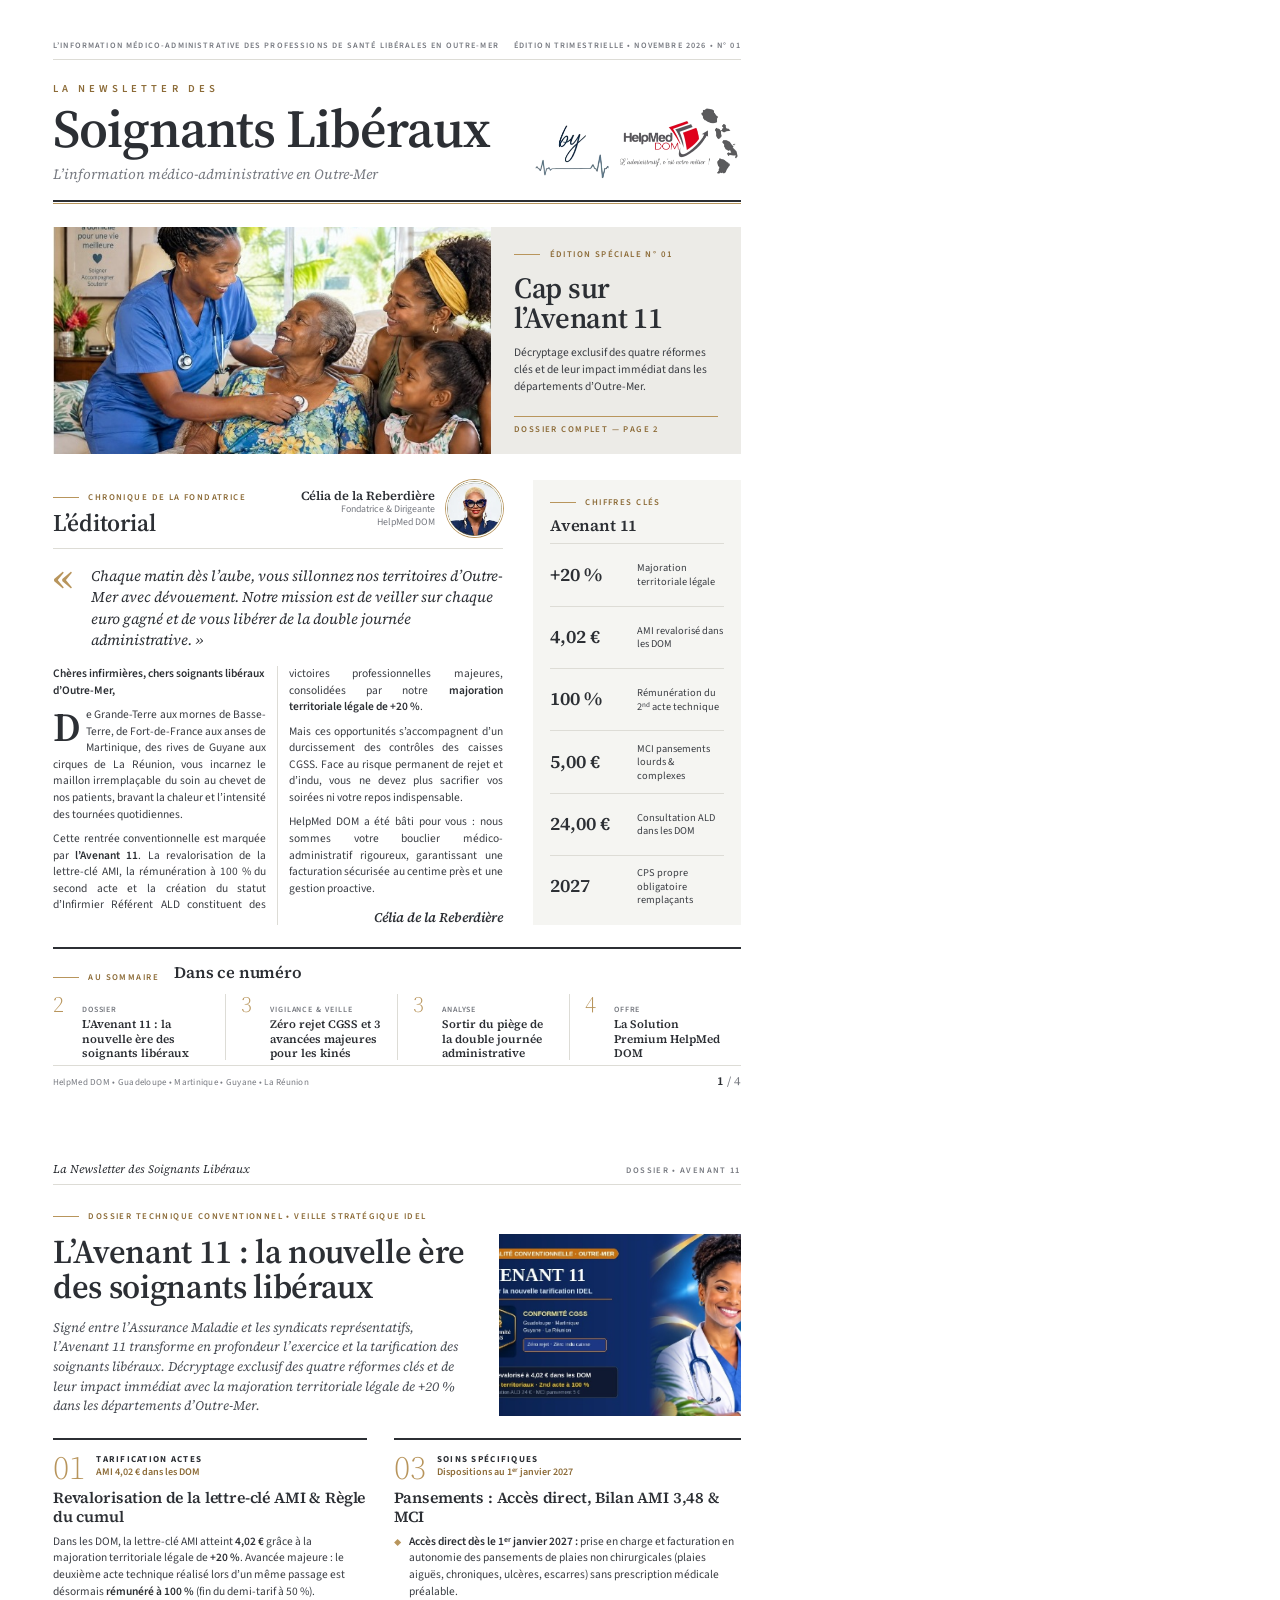
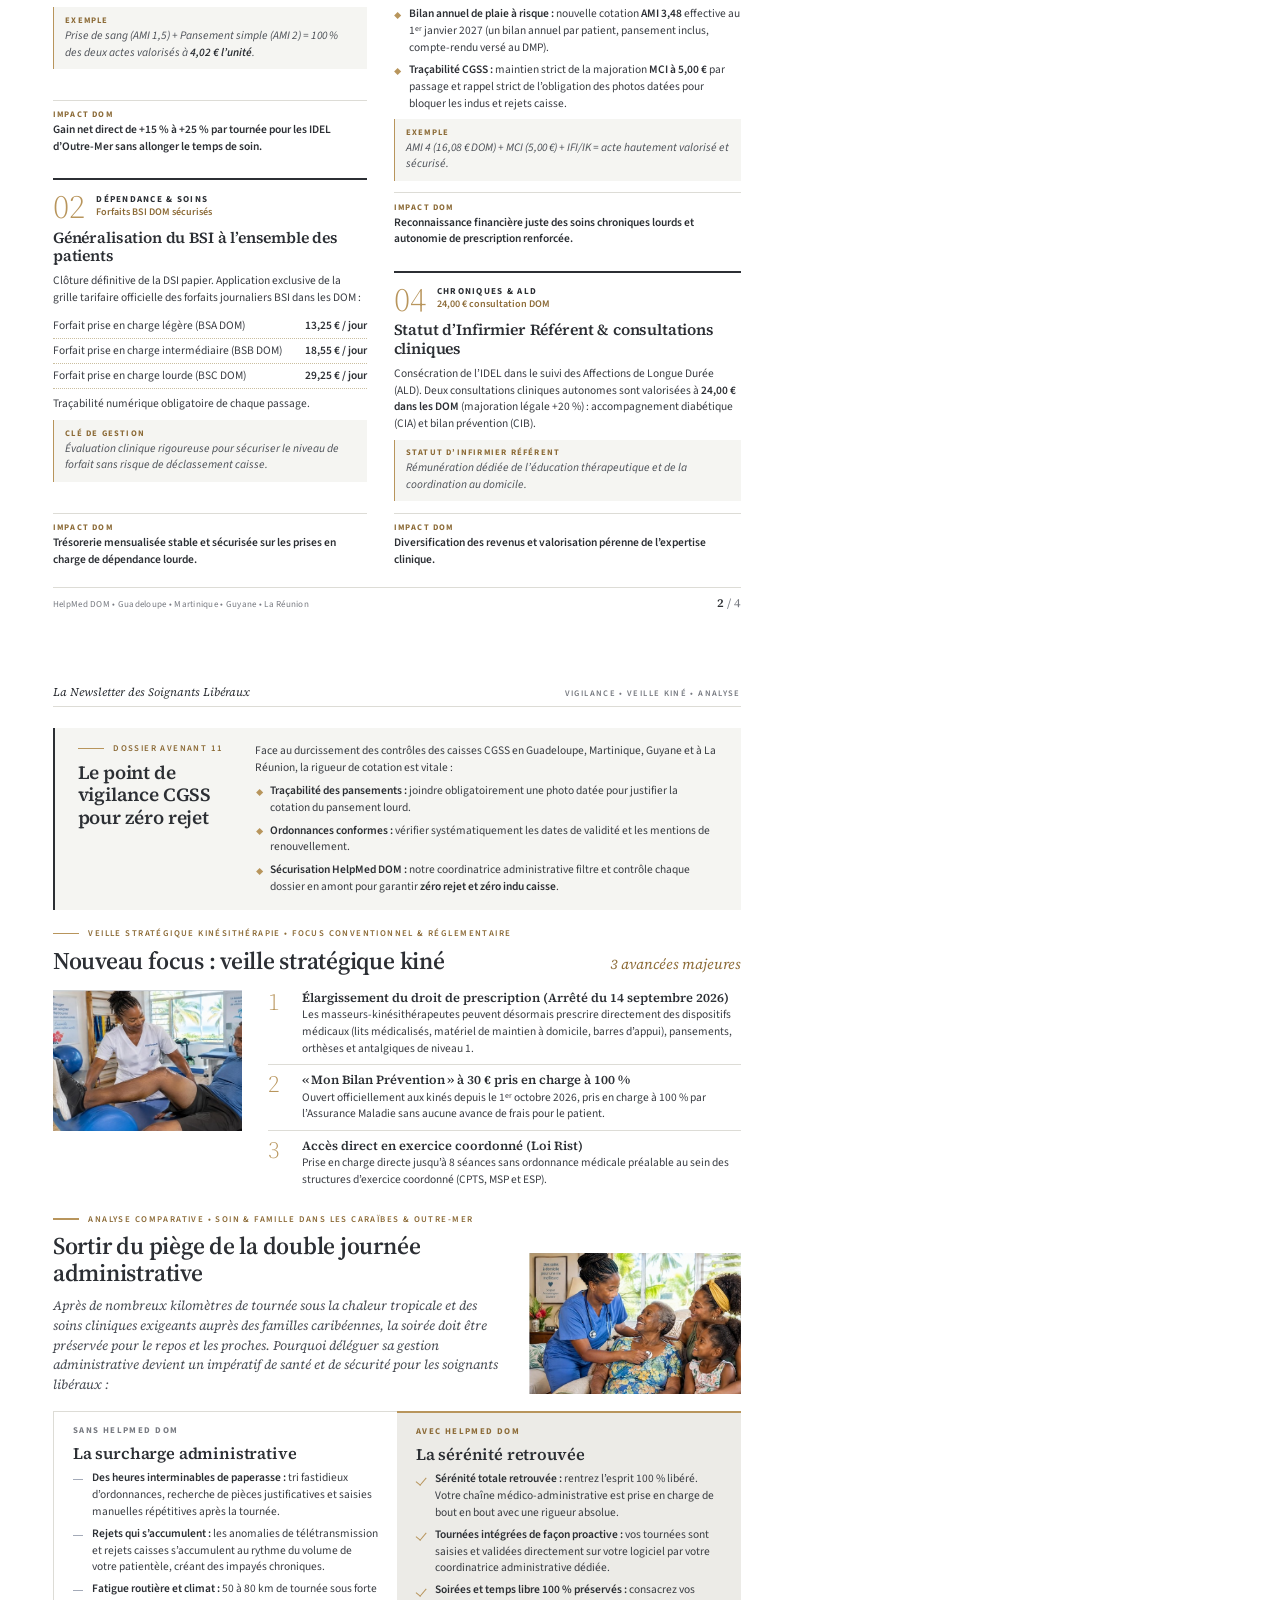
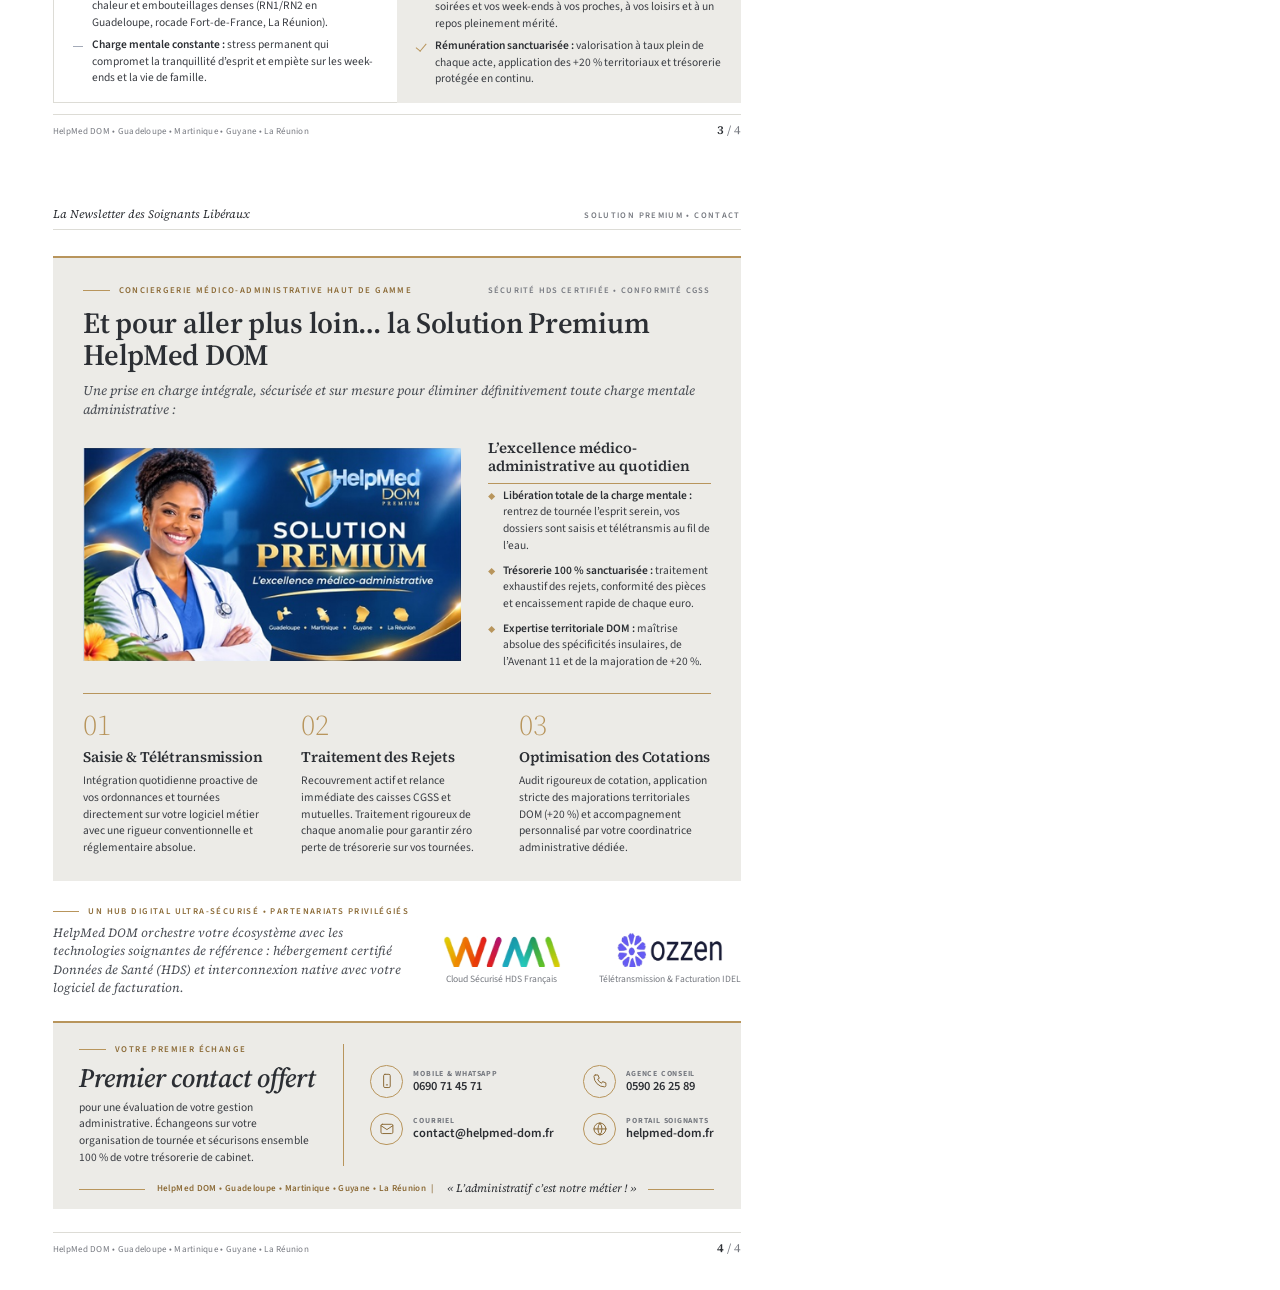
==== commit 4353f799: "Newsletter : bleu nuit remplacé par un gris clair plus discret Grands blocs (une, comparatif, offre " ====
--- a/newsletter/index.html
+++ b/newsletter/index.html
@@ -7,15 +7,15 @@
 <style>
   @page { size: A4; margin: 0; }
   :root {
-    --ink: #14213d;          /* bleu nuit : titres, voix HelpMed */
-    --ink-soft: #33415f;
-    --text: #2a3142;
-    --muted: #6b7385;
+    --ink: #2c2f34;          /* anthracite : titres, texte appuyé */
+    --ink-soft: #4a4e55;
+    --text: #3a3d43;
+    --muted: #777a81;
     --gold: #8c6b37;         /* or lisible sur fond clair (texte) */
     --gold-rule: #b8955c;    /* or des filets et chiffres */
-    --gold-light: #d2b783;   /* or sur fond bleu nuit */
-    --paper: #f6f3ec;        /* ivoire des encadrés */
-    --rule: #e2dccf;
+    --paper: #f5f5f2;        /* gris très clair des petits encadrés */
+    --panel: #ecebe7;        /* gris clair des grands blocs : une, comparatif, offre, contact */
+    --rule: #dddcd6;
     --display: "HM Display", Georgia, serif;
     --serif: "HM Serif", Georgia, serif;
     --sans: "HM Sans", Arial, sans-serif;
@@ -66,12 +66,10 @@
   .np-rule { height: 3.2pt; border-top: 1.6pt solid var(--ink); border-bottom: .5pt solid var(--gold-rule); }
 
   .cover { display: grid; grid-template-columns: 1fr 66mm; height: 60mm; margin-top: 6mm; }
-  .cover-panel { background: var(--ink); color: #d6dceb; padding: 6mm 6mm 5mm; display: flex; flex-direction: column; }
-  .cover-panel .kicker { color: var(--gold-light); }
-  .cover-panel .kicker::before { background: var(--gold-light); }
-  .cover-panel h2 { color: #fff; font-size: 22pt; line-height: 1.05; margin-top: 3.2mm; }
+  .cover-panel { background: var(--panel); padding: 6mm 6mm 5mm; display: flex; flex-direction: column; }
+  .cover-panel h2 { font-size: 22pt; line-height: 1.05; margin-top: 3.2mm; }
   .cover-panel p { margin-top: 3mm; }
-  .cover-panel .go { margin-top: auto; padding-top: 2.4mm; border-top: .5pt solid rgba(210,183,131,.45); font: 600 6.6pt/1 var(--sans); letter-spacing: .16em; text-transform: uppercase; color: var(--gold-light); }
+  .cover-panel .go { margin-top: auto; padding-top: 2.4mm; border-top: .5pt solid var(--gold-rule); font: 600 6.6pt/1 var(--sans); letter-spacing: .16em; text-transform: uppercase; color: var(--gold); }
 
   .p3 .rhead { margin-bottom: 5.5mm; }
   .p3 .compare { margin-bottom: 3mm; }
@@ -143,32 +141,27 @@
   .compare { display: grid; grid-template-columns: 1fr 1fr; margin-top: 4.5mm; }
   .compare > div { padding: 3.8mm 5mm 4mm; }
   .compare .without { border: .5pt solid var(--rule); border-right: 0; }
-  .compare .with { background: var(--ink); color: #d6dceb; }
+  .compare .with { background: var(--panel); border-top: 2pt solid var(--gold-rule); }
   .compare .tag { font: 700 6.6pt/1 var(--sans); letter-spacing: .16em; text-transform: uppercase; color: var(--muted); }
-  .compare .with .tag { color: var(--gold-light); }
+  .compare .with .tag { color: var(--gold); }
   .compare h3 { font-size: 12pt; margin: 1.6mm 0 1mm; }
-  .compare .with h3, .compare .with b { color: #fff; }
   .compare li { position: relative; padding-left: 5mm; margin-top: 1.5mm; }
   .compare .without li::before { content: ""; position: absolute; left: 0; top: 2.3mm; width: 2.6mm; height: .8pt; background: #a3aab8; }
-  .compare .with li::before { content: ""; position: absolute; left: .6mm; top: .9mm; width: 1.3mm; height: 2.5mm; border-right: 1.1pt solid var(--gold-light); border-bottom: 1.1pt solid var(--gold-light); transform: rotate(40deg); }
+  .compare .with li::before { content: ""; position: absolute; left: .6mm; top: .9mm; width: 1.3mm; height: 2.5mm; border-right: 1.1pt solid var(--gold-rule); border-bottom: 1.1pt solid var(--gold-rule); transform: rotate(40deg); }
 
   /* ---------- page 4 : offre premium, partenaires, contact ---------- */
-  .premium { background: var(--ink); color: #d6dceb; padding: 7mm 8mm 6.5mm; }
-  .premium .kicker { color: var(--gold-light); }
-  .premium .kicker::before { background: var(--gold-light); }
+  .premium { background: var(--panel); border-top: 2pt solid var(--gold-rule); padding: 7mm 8mm 6.5mm; }
   .pm-head { display: flex; justify-content: space-between; align-items: center; }
-  .pm-cert { font: 600 6.4pt/1 var(--sans); letter-spacing: .14em; text-transform: uppercase; color: #aab6cf; }
-  .premium h2 { color: #fff; font-size: 22pt; line-height: 1.08; margin-top: 3.2mm; }
-  .premium .lead { color: #c9d2e5; margin-top: 2.5mm; }
+  .pm-cert { font: 600 6.4pt/1 var(--sans); letter-spacing: .14em; text-transform: uppercase; color: var(--muted); }
+  .premium h2 { font-size: 22pt; line-height: 1.08; margin-top: 3.2mm; }
+  .premium .lead { margin-top: 2.5mm; }
   .pm-body { display: grid; grid-template-columns: 100mm 1fr; gap: 7mm; align-items: center; margin-top: 5mm; }
   .pm-body img { width: 100%; height: auto; }
-  .ex-title { font: 600 11pt/1.25 var(--serif); color: #fff; padding-bottom: 2mm; margin-bottom: 1mm; border-bottom: .5pt solid rgba(210,183,131,.45); }
+  .ex-title { font: 600 11pt/1.25 var(--serif); color: var(--ink); padding-bottom: 2mm; margin-bottom: 1mm; border-bottom: .5pt solid var(--gold-rule); }
   .premium .points li + li { margin-top: 2.2mm; }
-  .premium .points li::before { background: var(--gold-light); }
-  .premium .points b { color: var(--gold-light); }
-  .services { display: grid; grid-template-columns: repeat(3, 1fr); gap: 7mm; margin-top: 6mm; padding-top: 4.5mm; border-top: .5pt solid rgba(210,183,131,.45); }
-  .services .no { font: 300 22pt/1 var(--display); color: var(--gold-light); }
-  .services h3 { color: #fff; font-size: 11pt; margin: 1.6mm 0 1.4mm; }
+  .services { display: grid; grid-template-columns: repeat(3, 1fr); gap: 7mm; margin-top: 6mm; padding-top: 4.5mm; border-top: .5pt solid var(--gold-rule); }
+  .services .no { font: 300 22pt/1 var(--display); color: var(--gold-rule); }
+  .services h3 { font-size: 11pt; margin: 1.6mm 0 1.4mm; }
 
   .partners { padding: 6.5mm 0; }
   .partners-row { display: grid; grid-template-columns: 1fr auto auto; gap: 9mm; align-items: center; }
@@ -176,22 +169,20 @@
   .partners figure { text-align: center; font-size: 7.2pt; line-height: 1.25; color: var(--muted); }
   .partners figure img { height: 10mm; width: auto; margin: 0 auto 1.6mm; mix-blend-mode: multiply; }
 
-  .contact { background: var(--ink); color: #fff; border-top: 2pt solid var(--gold-rule); padding: 5.5mm 7mm 3.6mm; }
+  .contact { background: var(--panel); border-top: 2pt solid var(--gold-rule); padding: 5.5mm 7mm 3.6mm; }
   .ct-grid { display: grid; grid-template-columns: 70mm 1fr; gap: 7mm; align-items: center; }
-  .ct-head { border-right: .5pt solid rgba(210,183,131,.5); padding-right: 6mm; }
-  .contact .kicker { color: var(--gold-light); }
-  .contact .kicker::before { background: var(--gold-light); }
-  .ct-head h2 { color: #fff; font-size: 20pt; font-style: italic; line-height: 1.1; margin-top: 2mm; }
-  .ct-head p { color: #c9d2e5; margin-top: 2mm; }
+  .ct-head { border-right: .5pt solid var(--gold-rule); padding-right: 6mm; }
+  .ct-head h2 { font-size: 20pt; font-style: italic; line-height: 1.1; margin-top: 2mm; }
+  .ct-head p { margin-top: 2mm; }
   .channels { display: grid; grid-template-columns: auto auto; justify-content: space-between; gap: 4mm 6mm; }
   .ch { display: flex; align-items: center; gap: 2.8mm; }
   .ico { flex: none; width: 8.6mm; height: 8.6mm; border: .8pt solid var(--gold-rule); border-radius: 50%; display: flex; align-items: center; justify-content: center; }
-  .ico svg { width: 4.2mm; height: 4.2mm; fill: none; stroke: var(--gold-light); stroke-width: 1.5; stroke-linecap: round; stroke-linejoin: round; }
-  .ch i { display: block; font: 700 5.8pt/1.2 var(--sans); font-style: normal; letter-spacing: .1em; text-transform: uppercase; color: #a9b6d1; }
-  .ch b { display: block; font: 600 9.4pt/1.3 var(--sans); color: #fff; white-space: nowrap; }
-  .signoff { display: flex; align-items: center; gap: 3mm; margin-top: 4.5mm; font: 600 6.8pt/1.3 var(--sans); letter-spacing: .04em; color: var(--gold-light); white-space: nowrap; }
-  .signoff::before, .signoff::after { content: ""; flex: 1; height: .5pt; background: rgba(210,183,131,.5); }
-  .signoff em { font: italic 400 8.4pt/1 var(--serif); color: #fff; letter-spacing: 0; }
+  .ico svg { width: 4.2mm; height: 4.2mm; fill: none; stroke: var(--gold); stroke-width: 1.5; stroke-linecap: round; stroke-linejoin: round; }
+  .ch i { display: block; font: 700 5.8pt/1.2 var(--sans); font-style: normal; letter-spacing: .1em; text-transform: uppercase; color: var(--muted); }
+  .ch b { display: block; font: 600 9.4pt/1.3 var(--sans); color: var(--ink); white-space: nowrap; }
+  .signoff { display: flex; align-items: center; gap: 3mm; margin-top: 4.5mm; font: 600 6.8pt/1.3 var(--sans); letter-spacing: .04em; color: var(--gold); white-space: nowrap; }
+  .signoff::before, .signoff::after { content: ""; flex: 1; height: .5pt; background: var(--gold-rule); }
+  .signoff em { font: italic 400 8.4pt/1 var(--serif); color: var(--ink); letter-spacing: 0; }
 </style>
 </head>
 <body>
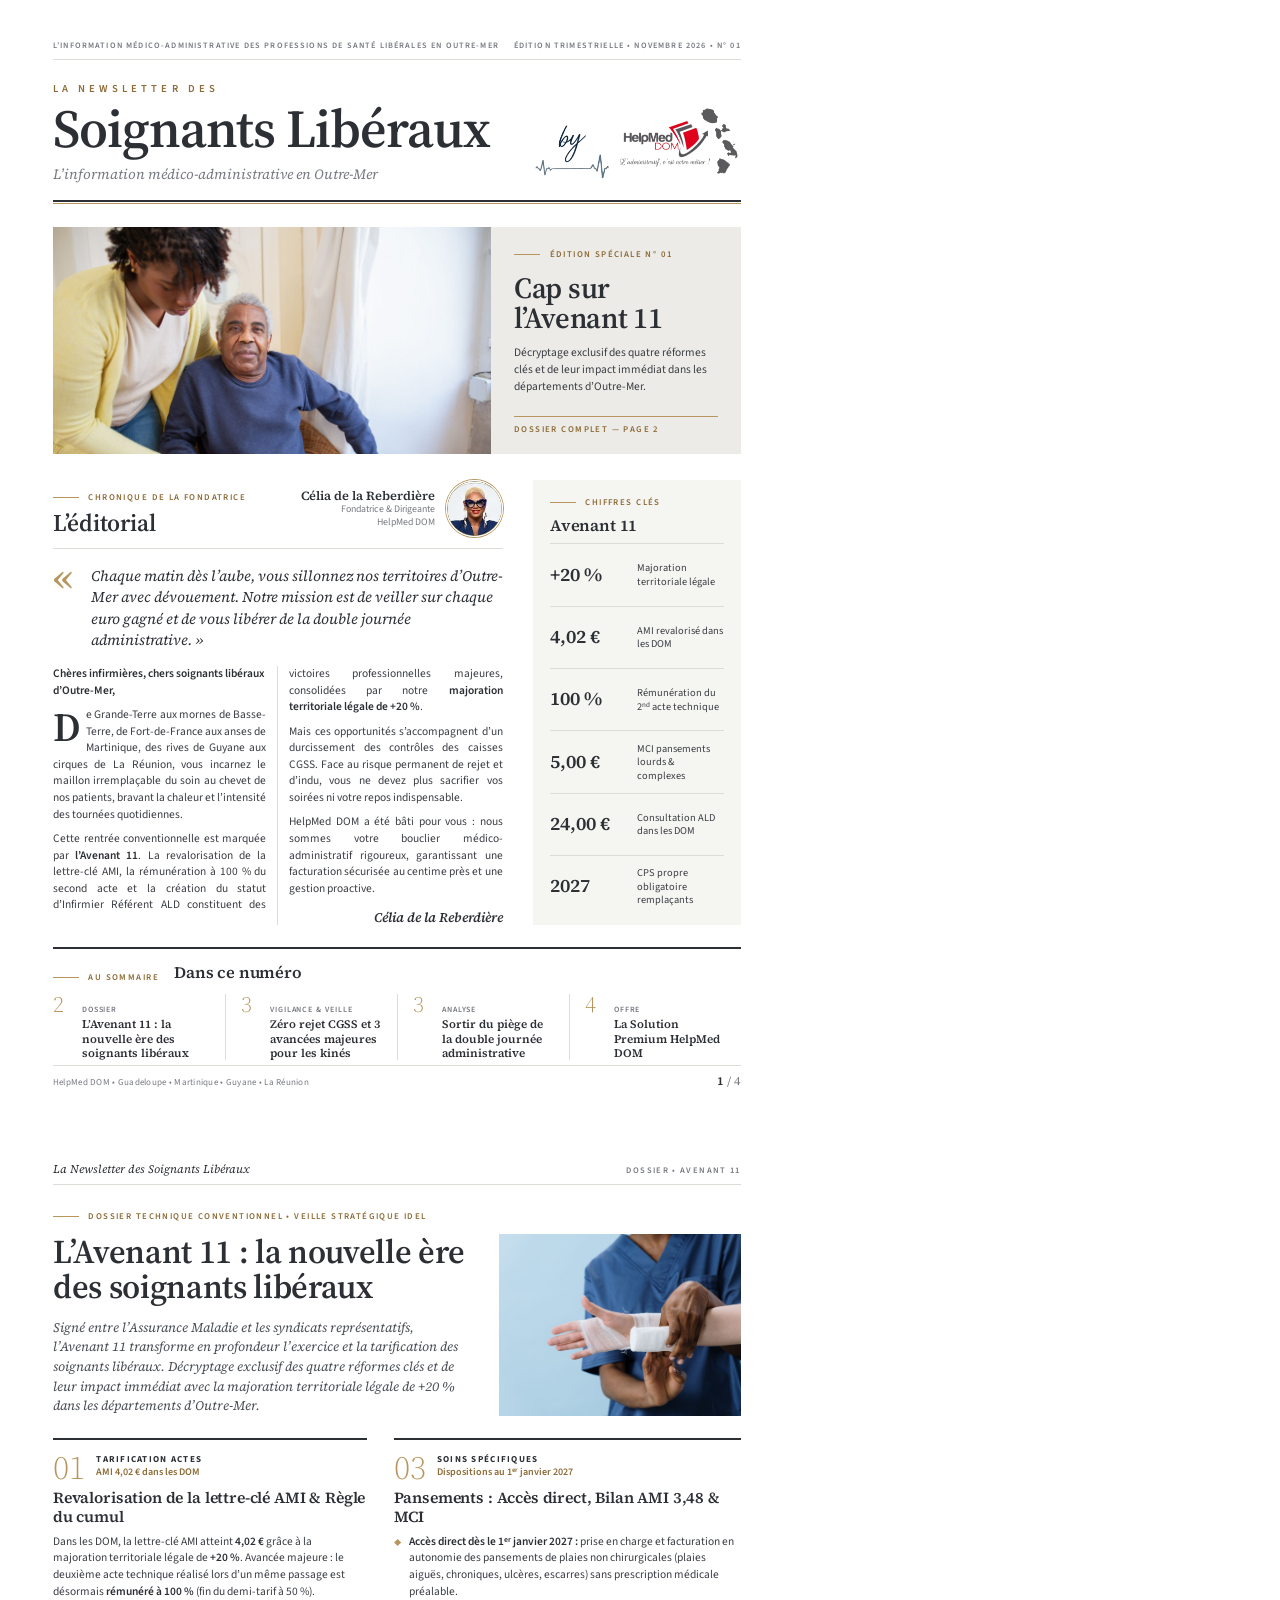
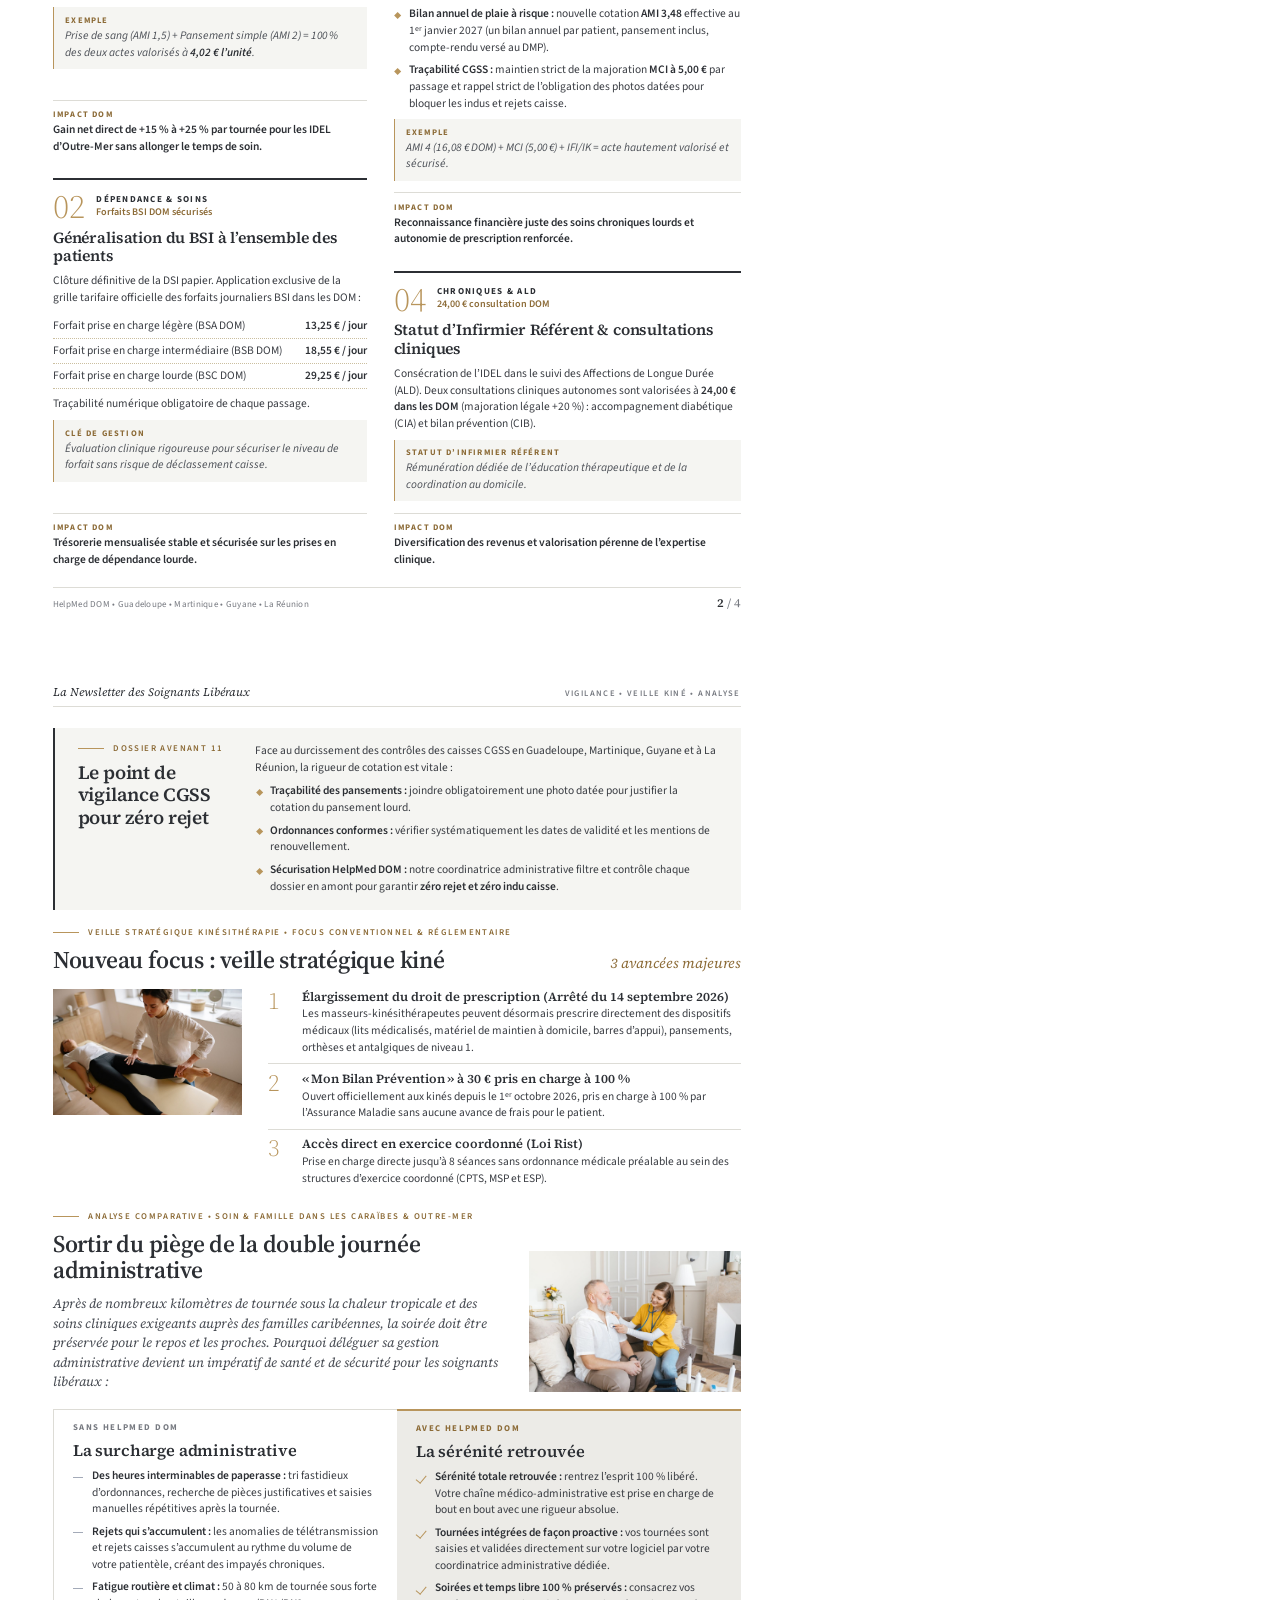
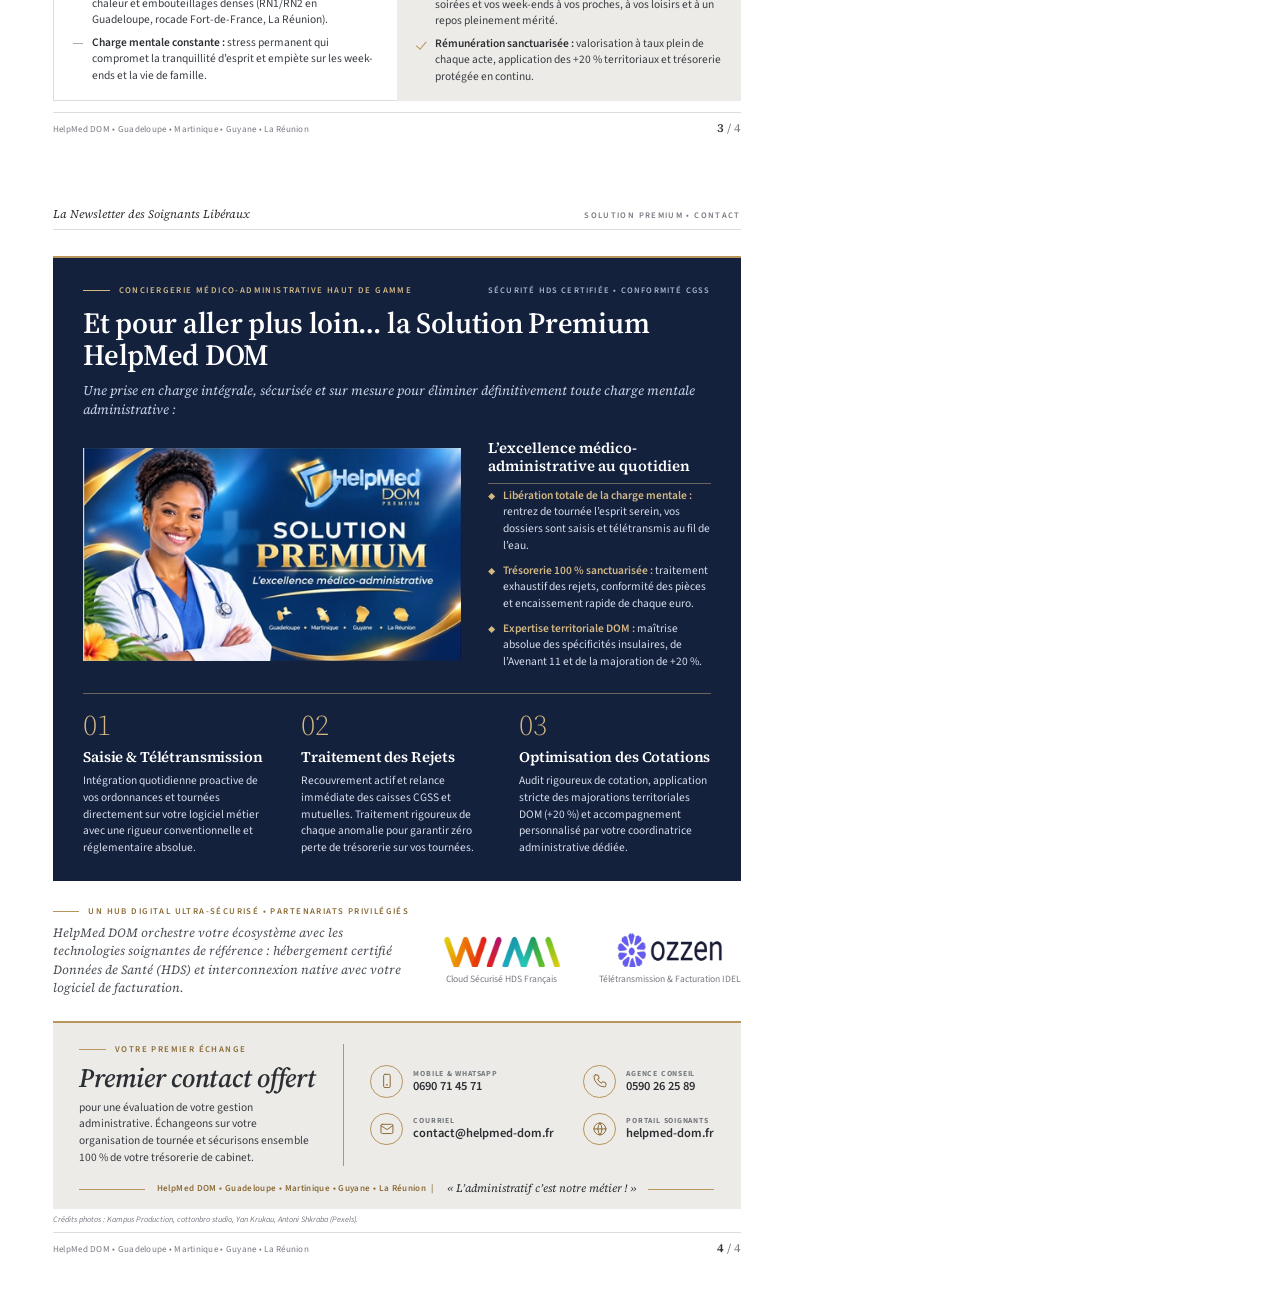
==== commit 039df26d: "Newsletter : vraies photos, bleu réservé à la Solution Premium Les images générées sont remplacées p" ====
--- a/newsletter/index.html
+++ b/newsletter/index.html
@@ -14,7 +14,9 @@
     --gold: #8c6b37;         /* or lisible sur fond clair (texte) */
     --gold-rule: #b8955c;    /* or des filets et chiffres */
     --paper: #f5f5f2;        /* gris très clair des petits encadrés */
-    --panel: #ecebe7;        /* gris clair des grands blocs : une, comparatif, offre, contact */
+    --panel: #ecebe7;        /* gris clair des grands blocs : une, comparatif, contact */
+    --navy: #14213d;         /* bleu nuit réservé à la Solution Premium */
+    --gold-light: #d2b783;   /* or sur fond bleu nuit */
     --rule: #dddcd6;
     --display: "HM Display", Georgia, serif;
     --serif: "HM Serif", Georgia, serif;
@@ -37,6 +39,8 @@
   .rfoot { margin-top: auto; padding-top: 2.4mm; border-top: .5pt solid var(--rule); display: flex; justify-content: space-between; align-items: baseline; font: 400 6.8pt/1.2 var(--sans); letter-spacing: .03em; color: var(--muted); }
   .rfoot .num { font: 600 9pt/1 var(--serif); color: var(--ink); letter-spacing: 0; }
   .rfoot .num span { font-weight: 400; color: var(--muted); }
+  .credits { margin-top: auto; padding-bottom: 1.6mm; font: italic 400 6.2pt/1.3 var(--sans); color: var(--muted); }
+  .credits + .rfoot { margin-top: 0; }
 
   .kicker { display: flex; align-items: center; gap: 2.4mm; font: 600 6.6pt/1.25 var(--sans); letter-spacing: .16em; text-transform: uppercase; color: var(--gold); }
   .kicker::before { content: ""; flex: none; width: 7mm; height: .8pt; background: var(--gold-rule); }
@@ -126,7 +130,7 @@
   .vigil { display: grid; grid-template-columns: 40mm 1fr; gap: 7mm; background: var(--paper); border-left: 2pt solid var(--ink); padding: 4mm 6mm; }
   .vigil h2 { font-size: 14pt; line-height: 1.2; margin-top: 2mm; }
   .vigil .points { margin-top: 1.8mm; }
-  .sec { margin-top: 4.8mm; }
+  .sec { margin-top: 4.5mm; }
   .sec-head h2 { margin-top: 2.2mm; }
   .sec-head.inline { display: flex; justify-content: space-between; align-items: baseline; flex-wrap: wrap; column-gap: 6mm; }
   .sec-head.inline .kicker { flex-basis: 100%; }
@@ -150,17 +154,22 @@
   .compare .with li::before { content: ""; position: absolute; left: .6mm; top: .9mm; width: 1.3mm; height: 2.5mm; border-right: 1.1pt solid var(--gold-rule); border-bottom: 1.1pt solid var(--gold-rule); transform: rotate(40deg); }
 
   /* ---------- page 4 : offre premium, partenaires, contact ---------- */
-  .premium { background: var(--panel); border-top: 2pt solid var(--gold-rule); padding: 7mm 8mm 6.5mm; }
+  .premium { background: var(--navy); color: #d6dceb; border-top: 2pt solid var(--gold-rule); padding: 7mm 8mm 6.5mm; }
+  .premium .kicker { color: var(--gold-light); }
+  .premium .kicker::before { background: var(--gold-light); }
+  .premium h2, .premium h3, .premium .ex-title { color: #fff; }
+  .premium b { color: var(--gold-light); }
   .pm-head { display: flex; justify-content: space-between; align-items: center; }
-  .pm-cert { font: 600 6.4pt/1 var(--sans); letter-spacing: .14em; text-transform: uppercase; color: var(--muted); }
+  .pm-cert { font: 600 6.4pt/1 var(--sans); letter-spacing: .14em; text-transform: uppercase; color: #aab6cf; }
   .premium h2 { font-size: 22pt; line-height: 1.08; margin-top: 3.2mm; }
-  .premium .lead { margin-top: 2.5mm; }
+  .premium .lead { color: #c9d2e5; margin-top: 2.5mm; }
   .pm-body { display: grid; grid-template-columns: 100mm 1fr; gap: 7mm; align-items: center; margin-top: 5mm; }
   .pm-body img { width: 100%; height: auto; }
-  .ex-title { font: 600 11pt/1.25 var(--serif); color: var(--ink); padding-bottom: 2mm; margin-bottom: 1mm; border-bottom: .5pt solid var(--gold-rule); }
+  .ex-title { font: 600 11pt/1.25 var(--serif); padding-bottom: 2mm; margin-bottom: 1mm; border-bottom: .5pt solid rgba(210,183,131,.45); }
   .premium .points li + li { margin-top: 2.2mm; }
-  .services { display: grid; grid-template-columns: repeat(3, 1fr); gap: 7mm; margin-top: 6mm; padding-top: 4.5mm; border-top: .5pt solid var(--gold-rule); }
-  .services .no { font: 300 22pt/1 var(--display); color: var(--gold-rule); }
+  .premium .points li::before { background: var(--gold-light); }
+  .services { display: grid; grid-template-columns: repeat(3, 1fr); gap: 7mm; margin-top: 6mm; padding-top: 4.5mm; border-top: .5pt solid rgba(210,183,131,.45); }
+  .services .no { font: 300 22pt/1 var(--display); color: var(--gold-light); }
   .services h3 { font-size: 11pt; margin: 1.6mm 0 1.4mm; }
 
   .partners { padding: 6.5mm 0; }
@@ -202,7 +211,7 @@
   <div class="np-rule"></div>
 
   <section class="cover">
-    <div class="photo"><img src="assets/photo-une.jpg" alt="Infirmière libérale en visite à domicile"></div>
+    <div class="photo"><img src="assets/photo-une.jpg" alt="Soignante à domicile aidant un patient âgé à se lever de son fauteuil" style="object-position: 50% 0%"></div>
     <div class="cover-panel">
       <div class="kicker">Édition spéciale N° 01</div>
       <h2>Cap sur l'Avenant 11</h2>
@@ -271,7 +280,7 @@
       <h1 class="h-xl">L'Avenant 11 : la nouvelle ère des soignants libéraux</h1>
       <p class="lead">Signé entre l'Assurance Maladie et les syndicats représentatifs, l'Avenant 11 transforme en profondeur l'exercice et la tarification des soignants libéraux. Décryptage exclusif des quatre réformes clés et de leur impact immédiat avec la majoration territoriale légale de +20 % dans les départements d'Outre-Mer.</p>
     </div>
-    <div class="photo r43"><img src="assets/photo-dossier.jpg" alt="Infirmière libérale au chevet d'un patient"></div>
+    <div class="photo r43"><img src="assets/photo-dossier.jpg" alt="Soignante en tenue réalisant un bandage"></div>
   </header>
 
   <div class="reforms">
@@ -348,7 +357,7 @@
       <div class="sub">3 avancées majeures</div>
     </div>
     <div class="kine-grid">
-      <div class="photo r43"><img src="assets/photo-kine.jpg" alt="Kinésithérapeute en séance de rééducation"></div>
+      <div class="photo r32"><img src="assets/photo-kine.jpg" alt="Kinésithérapeute mobilisant la jambe d'une patiente sur table de soin"></div>
       <ol class="adv">
         <li><span class="n">1</span><div><b>Élargissement du droit de prescription (Arrêté du 14 septembre 2026)</b>Les masseurs-kinésithérapeutes peuvent désormais prescrire directement des dispositifs médicaux (lits médicalisés, matériel de maintien à domicile, barres d'appui), pansements, orthèses et antalgiques de niveau 1.</div></li>
         <li><span class="n">2</span><div><b>« Mon Bilan Prévention » à 30 € pris en charge à 100 %</b>Ouvert officiellement aux kinés depuis le 1<sup>er</sup> octobre 2026, pris en charge à 100 % par l'Assurance Maladie sans aucune avance de frais pour le patient.</div></li>
@@ -364,7 +373,7 @@
         <h2 class="h-l" style="margin-top:2.2mm">Sortir du piège de la double journée administrative</h2>
         <p class="lead">Après de nombreux kilomètres de tournée sous la chaleur tropicale et des soins cliniques exigeants auprès des familles caribéennes, la soirée doit être préservée pour le repos et les proches. Pourquoi déléguer sa gestion administrative devient un impératif de santé et de sécurité pour les soignants libéraux :</p>
       </div>
-      <div class="photo r32"><img src="assets/photo-domicile.jpg" alt="Soin à domicile auprès d'une patiente âgée et de sa famille"></div>
+      <div class="photo r32"><img src="assets/photo-domicile.jpg" alt="Soignante auscultant un patient à son domicile"></div>
     </div>
     <div class="compare">
       <div class="without">
@@ -448,6 +457,7 @@
     <div class="signoff">HelpMed DOM • Guadeloupe • Martinique • Guyane • La Réunion &nbsp;|&nbsp; <em>« L'administratif c'est notre métier ! »</em></div>
   </section>
 
+  <p class="credits">Crédits photos : Kampus Production, cottonbro studio, Yan Krukau, Antoni Shkraba (Pexels).</p>
   <footer class="rfoot"><span>HelpMed DOM • Guadeloupe • Martinique • Guyane • La Réunion</span><span class="num">4 <span>/ 4</span></span></footer>
 </section>
 
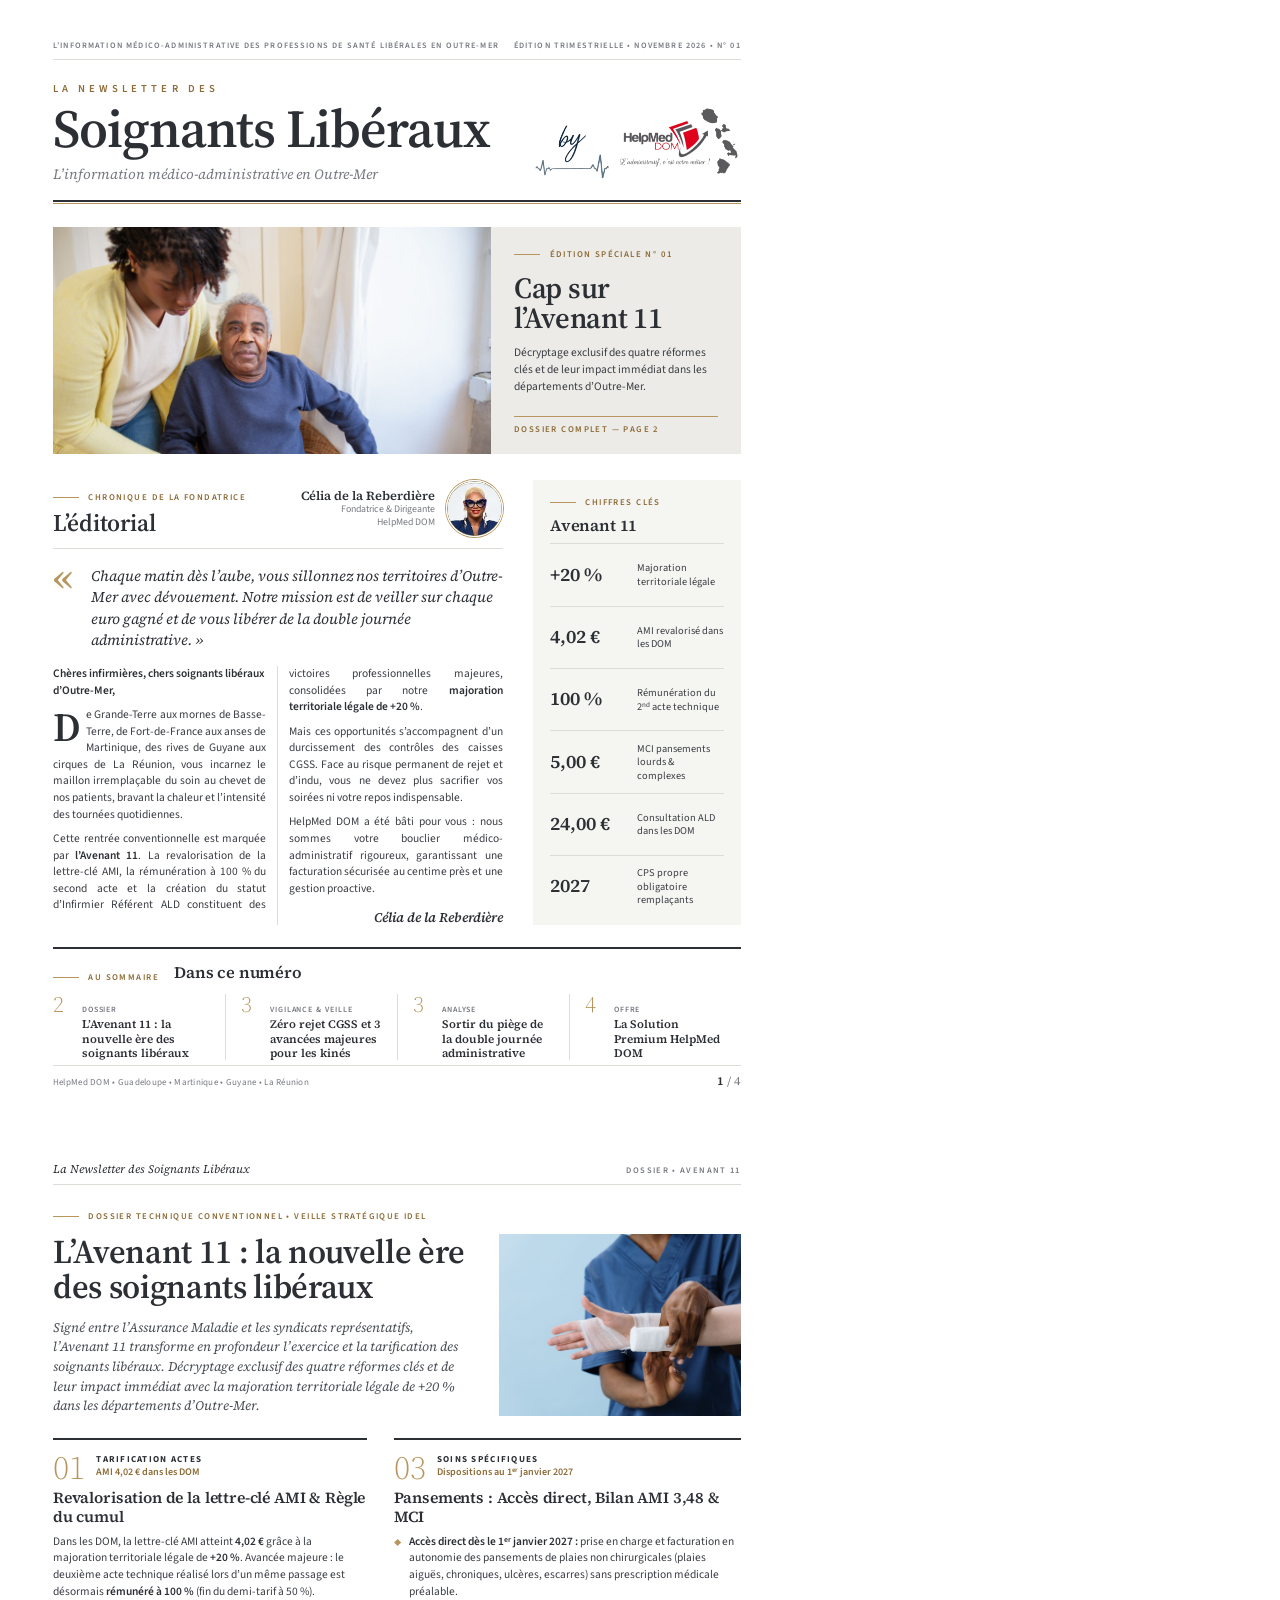
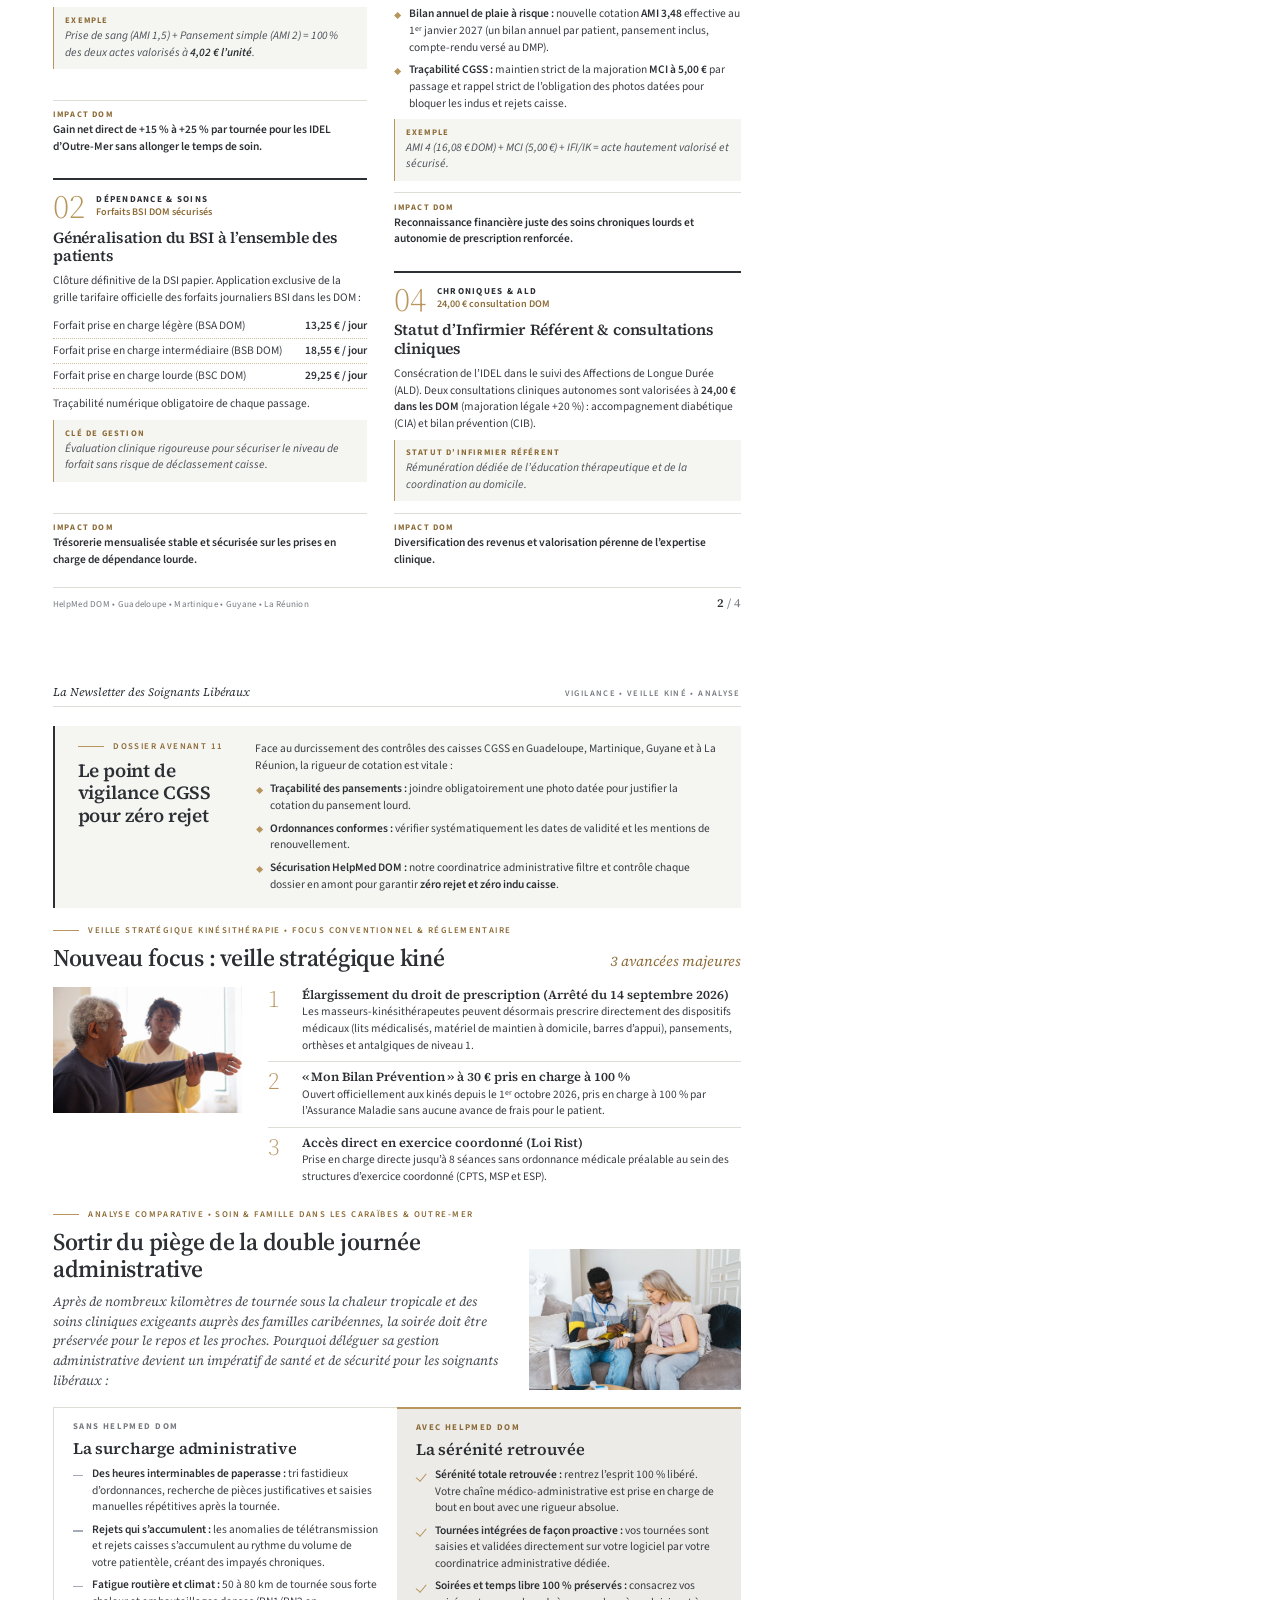
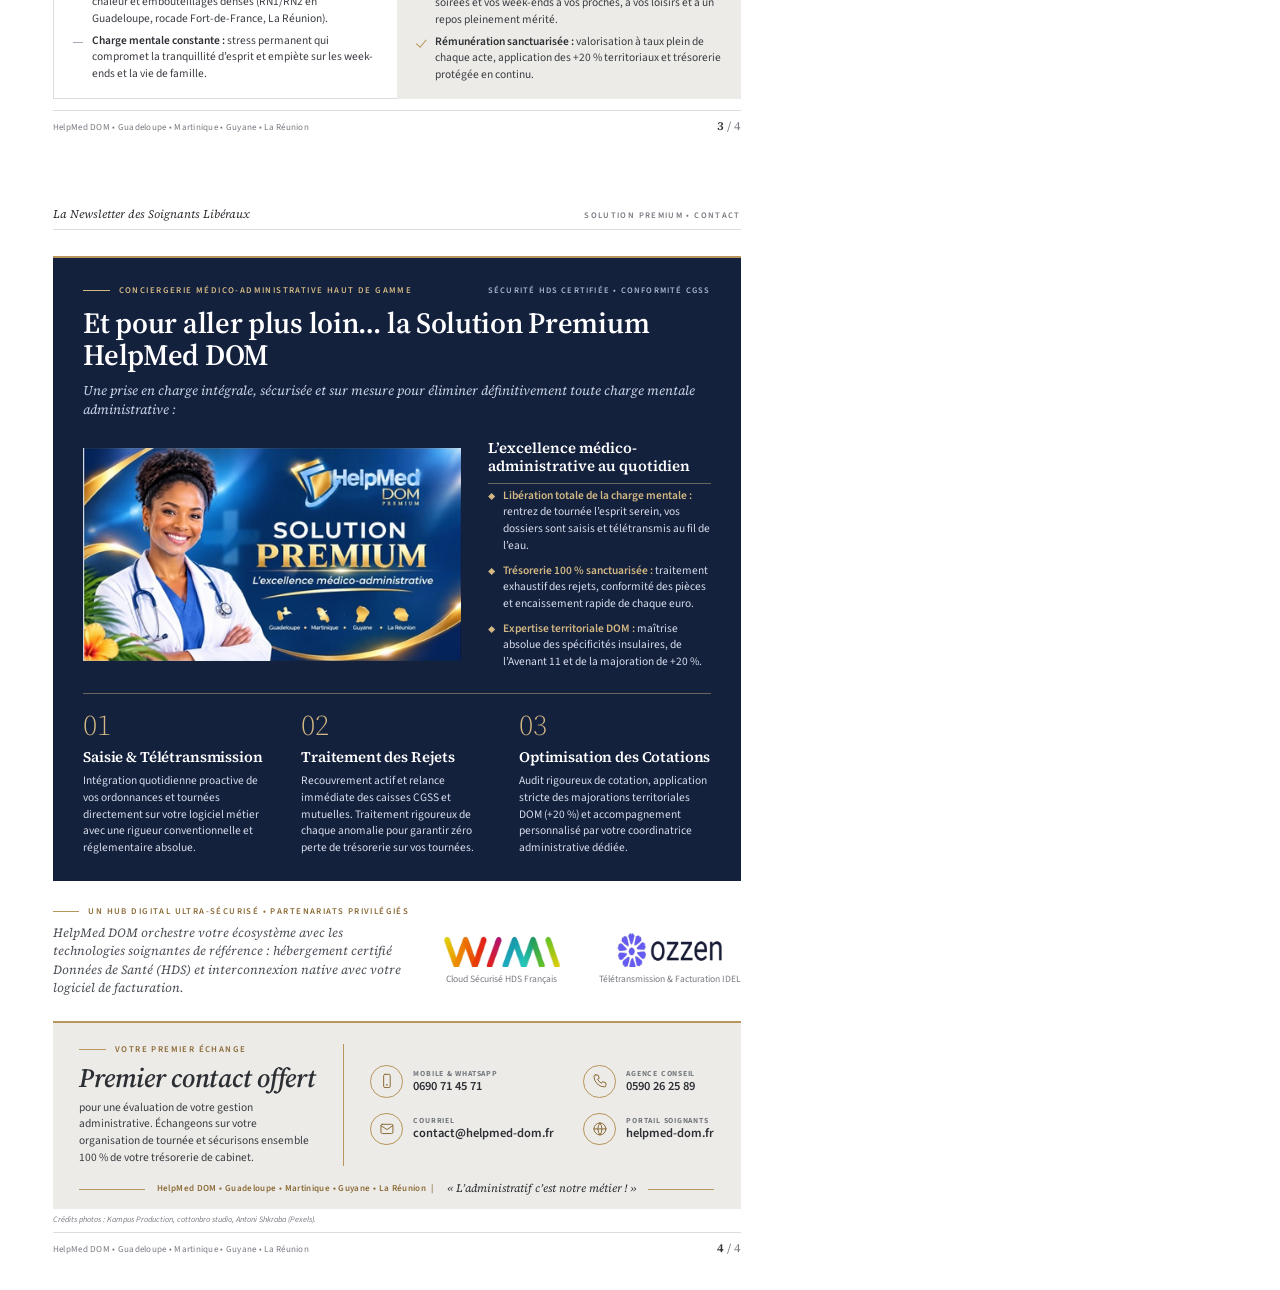
==== commit 453182b9: "Newsletter : majorité de personnes noires sur les photos, version 2 pages - Photos kiné et domicile " ====
--- a/newsletter/index.html
+++ b/newsletter/index.html
@@ -4,61 +4,9 @@
 <meta charset="utf-8">
 <title>Newsletter HelpMed DOM — Édition Spéciale N° 01 : Cap sur l'Avenant 11</title>
 <link rel="stylesheet" href="assets/fonts/fonts.css">
+<link rel="stylesheet" href="assets/theme.css">
 <style>
-  @page { size: A4; margin: 0; }
-  :root {
-    --ink: #2c2f34;          /* anthracite : titres, texte appuyé */
-    --ink-soft: #4a4e55;
-    --text: #3a3d43;
-    --muted: #777a81;
-    --gold: #8c6b37;         /* or lisible sur fond clair (texte) */
-    --gold-rule: #b8955c;    /* or des filets et chiffres */
-    --paper: #f5f5f2;        /* gris très clair des petits encadrés */
-    --panel: #ecebe7;        /* gris clair des grands blocs : une, comparatif, contact */
-    --navy: #14213d;         /* bleu nuit réservé à la Solution Premium */
-    --gold-light: #d2b783;   /* or sur fond bleu nuit */
-    --rule: #dddcd6;
-    --display: "HM Display", Georgia, serif;
-    --serif: "HM Serif", Georgia, serif;
-    --sans: "HM Sans", Arial, sans-serif;
-  }
-  * { box-sizing: border-box; margin: 0; padding: 0; }
-  html { -webkit-print-color-adjust: exact; print-color-adjust: exact; }
-  body { font-family: var(--sans); font-size: 8.6pt; line-height: 1.45; color: var(--text); background: #fff; font-kerning: normal; }
-  b, strong { font-weight: 600; color: var(--ink); }
-  sup { font-size: .68em; line-height: 0; vertical-align: .45em; }
-  ul, ol { list-style: none; }
-  img { display: block; }
-
-  .page { width: 210mm; height: 297mm; padding: 11mm 14mm 9mm; display: flex; flex-direction: column; overflow: hidden; break-after: page; }
-  .page:last-child { break-after: auto; }
-
-  /* ---------- éléments communs ---------- */
-  .rhead { display: flex; justify-content: space-between; align-items: baseline; padding-bottom: 2.2mm; border-bottom: .5pt solid var(--rule); margin-bottom: 7mm; font: 600 6.4pt/1 var(--sans); letter-spacing: .16em; text-transform: uppercase; color: var(--muted); }
-  .rhead .brand { font: italic 400 8.6pt/1 var(--serif); letter-spacing: 0; text-transform: none; color: var(--ink); }
-  .rfoot { margin-top: auto; padding-top: 2.4mm; border-top: .5pt solid var(--rule); display: flex; justify-content: space-between; align-items: baseline; font: 400 6.8pt/1.2 var(--sans); letter-spacing: .03em; color: var(--muted); }
-  .rfoot .num { font: 600 9pt/1 var(--serif); color: var(--ink); letter-spacing: 0; }
-  .rfoot .num span { font-weight: 400; color: var(--muted); }
-  .credits { margin-top: auto; padding-bottom: 1.6mm; font: italic 400 6.2pt/1.3 var(--sans); color: var(--muted); }
-  .credits + .rfoot { margin-top: 0; }
-
-  .kicker { display: flex; align-items: center; gap: 2.4mm; font: 600 6.6pt/1.25 var(--sans); letter-spacing: .16em; text-transform: uppercase; color: var(--gold); }
-  .kicker::before { content: ""; flex: none; width: 7mm; height: .8pt; background: var(--gold-rule); }
-
-  h1, h2, h3 { font-family: var(--serif); font-weight: 600; color: var(--ink); letter-spacing: -.01em; }
   .np-title, .h-xl, .h-l, .cover-panel h2, .premium h2, .ct-head h2 { font-family: var(--display); }
-  .h-xl { font-size: 25pt; line-height: 1.07; }
-  .h-l { font-size: 18pt; line-height: 1.12; }
-  .lead { font: italic 400 9.8pt/1.5 var(--serif); color: var(--ink-soft); }
-
-  .photo { position: relative; overflow: hidden; background: var(--paper); }
-  .photo img { position: absolute; inset: 0; width: 100%; height: 100%; object-fit: cover; }
-  .r43 { aspect-ratio: 4 / 3; }
-  .r32 { aspect-ratio: 3 / 2; }
-
-  .points li { position: relative; padding-left: 4mm; }
-  .points li + li { margin-top: 1.6mm; }
-  .points li::before { content: ""; position: absolute; left: .4mm; top: 1.75mm; width: 1.4mm; height: 1.4mm; background: var(--gold-rule); transform: rotate(45deg); }
 
   /* ---------- page 1 : la une ---------- */
   .topline { display: flex; justify-content: space-between; font: 600 6.2pt/1 var(--sans); letter-spacing: .14em; text-transform: uppercase; color: var(--muted); padding-bottom: 2.4mm; border-bottom: .5pt solid var(--rule); }
@@ -75,7 +23,7 @@
   .cover-panel p { margin-top: 3mm; }
   .cover-panel .go { margin-top: auto; padding-top: 2.4mm; border-top: .5pt solid var(--gold-rule); font: 600 6.6pt/1 var(--sans); letter-spacing: .16em; text-transform: uppercase; color: var(--gold); }
 
-  .p3 .rhead { margin-bottom: 5.5mm; }
+  .p3 .rhead { margin-bottom: 5mm; }
   .p3 .compare { margin-bottom: 3mm; }
   .p1-main { display: grid; grid-template-columns: 1fr 55mm; gap: 8mm; margin-top: 7mm; }
   .edito-head { display: flex; justify-content: space-between; align-items: flex-end; gap: 4mm; padding-bottom: 3mm; border-bottom: .5pt solid var(--rule); }
@@ -357,7 +305,7 @@
       <div class="sub">3 avancées majeures</div>
     </div>
     <div class="kine-grid">
-      <div class="photo r32"><img src="assets/photo-kine.jpg" alt="Kinésithérapeute mobilisant la jambe d'une patiente sur table de soin"></div>
+      <div class="photo r32"><img src="assets/photo-kine.jpg" alt="Soignante accompagnant un patient âgé dans un exercice de mobilité, à domicile"></div>
       <ol class="adv">
         <li><span class="n">1</span><div><b>Élargissement du droit de prescription (Arrêté du 14 septembre 2026)</b>Les masseurs-kinésithérapeutes peuvent désormais prescrire directement des dispositifs médicaux (lits médicalisés, matériel de maintien à domicile, barres d'appui), pansements, orthèses et antalgiques de niveau 1.</div></li>
         <li><span class="n">2</span><div><b>« Mon Bilan Prévention » à 30 € pris en charge à 100 %</b>Ouvert officiellement aux kinés depuis le 1<sup>er</sup> octobre 2026, pris en charge à 100 % par l'Assurance Maladie sans aucune avance de frais pour le patient.</div></li>
@@ -373,7 +321,7 @@
         <h2 class="h-l" style="margin-top:2.2mm">Sortir du piège de la double journée administrative</h2>
         <p class="lead">Après de nombreux kilomètres de tournée sous la chaleur tropicale et des soins cliniques exigeants auprès des familles caribéennes, la soirée doit être préservée pour le repos et les proches. Pourquoi déléguer sa gestion administrative devient un impératif de santé et de sécurité pour les soignants libéraux :</p>
       </div>
-      <div class="photo r32"><img src="assets/photo-domicile.jpg" alt="Soignante auscultant un patient à son domicile"></div>
+      <div class="photo r32"><img src="assets/photo-domicile.jpg" alt="Soignant mesurant la tension d'une patiente à son domicile"></div>
     </div>
     <div class="compare">
       <div class="without">
@@ -457,28 +405,10 @@
     <div class="signoff">HelpMed DOM • Guadeloupe • Martinique • Guyane • La Réunion &nbsp;|&nbsp; <em>« L'administratif c'est notre métier ! »</em></div>
   </section>
 
-  <p class="credits">Crédits photos : Kampus Production, cottonbro studio, Yan Krukau, Antoni Shkraba (Pexels).</p>
+  <p class="credits">Crédits photos : Kampus Production, cottonbro studio, Antoni Shkraba (Pexels).</p>
   <footer class="rfoot"><span>HelpMed DOM • Guadeloupe • Martinique • Guyane • La Réunion</span><span class="num">4 <span>/ 4</span></span></footer>
 </section>
 
-<script>
-  // Typographie française : apostrophes, points de suspension, espaces insécables.
-  (function () {
-    var NB = " ", FINE = " ";
-    var walker = document.createTreeWalker(document.body, NodeFilter.SHOW_TEXT);
-    var node;
-    while ((node = walker.nextNode())) {
-      if (node.parentNode.nodeName === "SCRIPT") continue;
-      node.nodeValue = node.nodeValue
-        .replace(/'/g, "’")
-        .replace(/\.\.\./g, "…")
-        .replace(/«\s*/g, "«" + FINE)
-        .replace(/\s*»/g, FINE + "»")
-        .replace(/\s+:/g, NB + ":")
-        .replace(/\s+([;!?])/g, FINE + "$1")
-        .replace(/(\d)\s+(%|€)/g, "$1" + NB + "$2");
-    }
-  })();
-</script>
+<script src="assets/typo.js"></script>
 </body>
 </html>
--- a/newsletter/assets/theme.css
+++ b/newsletter/assets/theme.css
@@ -0,0 +1,54 @@
+/* Thème commun aux versions 4 pages et 2 pages de la newsletter. */
+@page { size: A4; margin: 0; }
+:root {
+  --ink: #2c2f34;          /* anthracite : titres, texte appuyé */
+  --ink-soft: #4a4e55;
+  --text: #3a3d43;
+  --muted: #777a81;
+  --gold: #8c6b37;         /* or lisible sur fond clair (texte) */
+  --gold-rule: #b8955c;    /* or des filets et chiffres */
+  --paper: #f5f5f2;        /* gris très clair des petits encadrés */
+  --panel: #ecebe7;        /* gris clair des grands blocs : une, comparatif, contact */
+  --navy: #14213d;         /* bleu nuit réservé à la Solution Premium */
+  --gold-light: #d2b783;   /* or sur fond bleu nuit */
+  --rule: #dddcd6;
+  --display: "HM Display", Georgia, serif;
+  --serif: "HM Serif", Georgia, serif;
+  --sans: "HM Sans", Arial, sans-serif;
+}
+* { box-sizing: border-box; margin: 0; padding: 0; }
+html { -webkit-print-color-adjust: exact; print-color-adjust: exact; }
+body { font-family: var(--sans); font-size: 8.6pt; line-height: 1.45; color: var(--text); background: #fff; font-kerning: normal; }
+b, strong { font-weight: 600; color: var(--ink); }
+sup { font-size: .68em; line-height: 0; vertical-align: .45em; }
+ul, ol { list-style: none; }
+img { display: block; }
+
+.page { width: 210mm; height: 297mm; padding: 11mm 14mm 9mm; display: flex; flex-direction: column; overflow: hidden; break-after: page; }
+.page:last-child { break-after: auto; }
+
+/* ---------- éléments communs ---------- */
+.rhead { display: flex; justify-content: space-between; align-items: baseline; padding-bottom: 2.2mm; border-bottom: .5pt solid var(--rule); margin-bottom: 7mm; font: 600 6.4pt/1 var(--sans); letter-spacing: .16em; text-transform: uppercase; color: var(--muted); }
+.rhead .brand { font: italic 400 8.6pt/1 var(--serif); letter-spacing: 0; text-transform: none; color: var(--ink); }
+.rfoot { margin-top: auto; padding-top: 2.4mm; border-top: .5pt solid var(--rule); display: flex; justify-content: space-between; align-items: baseline; font: 400 6.8pt/1.2 var(--sans); letter-spacing: .03em; color: var(--muted); }
+.rfoot .num { font: 600 9pt/1 var(--serif); color: var(--ink); letter-spacing: 0; }
+.rfoot .num span { font-weight: 400; color: var(--muted); }
+.credits { margin-top: auto; padding-bottom: 1.6mm; font: italic 400 6.2pt/1.3 var(--sans); color: var(--muted); }
+.credits + .rfoot { margin-top: 0; }
+
+.kicker { display: flex; align-items: center; gap: 2.4mm; font: 600 6.6pt/1.25 var(--sans); letter-spacing: .16em; text-transform: uppercase; color: var(--gold); }
+.kicker::before { content: ""; flex: none; width: 7mm; height: .8pt; background: var(--gold-rule); }
+
+h1, h2, h3 { font-family: var(--serif); font-weight: 600; color: var(--ink); letter-spacing: -.01em; }
+.h-xl { font-size: 25pt; line-height: 1.07; }
+.h-l { font-size: 18pt; line-height: 1.12; }
+.lead { font: italic 400 9.8pt/1.5 var(--serif); color: var(--ink-soft); }
+
+.photo { position: relative; overflow: hidden; background: var(--paper); }
+.photo img { position: absolute; inset: 0; width: 100%; height: 100%; object-fit: cover; }
+.r43 { aspect-ratio: 4 / 3; }
+.r32 { aspect-ratio: 3 / 2; }
+
+.points li { position: relative; padding-left: 4mm; }
+.points li + li { margin-top: 1.6mm; }
+.points li::before { content: ""; position: absolute; left: .4mm; top: 1.75mm; width: 1.4mm; height: 1.4mm; background: var(--gold-rule); transform: rotate(45deg); }
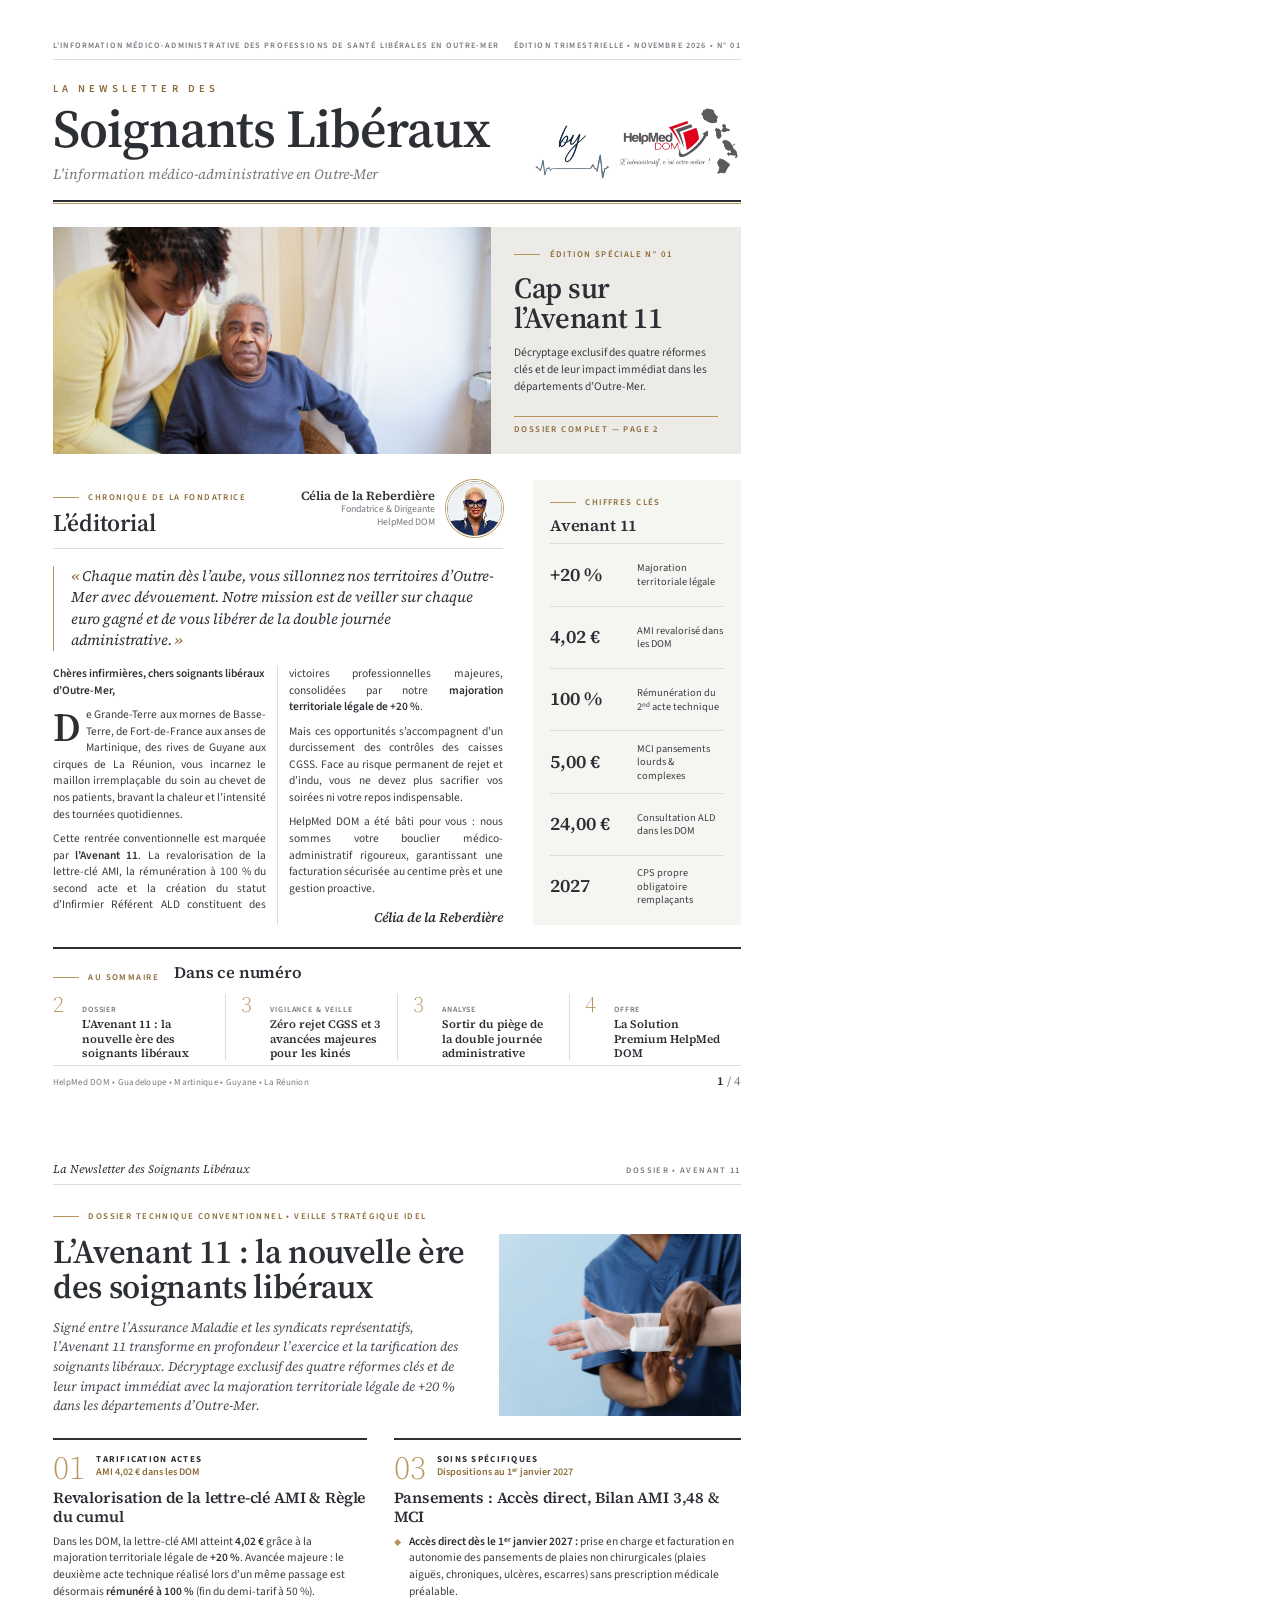
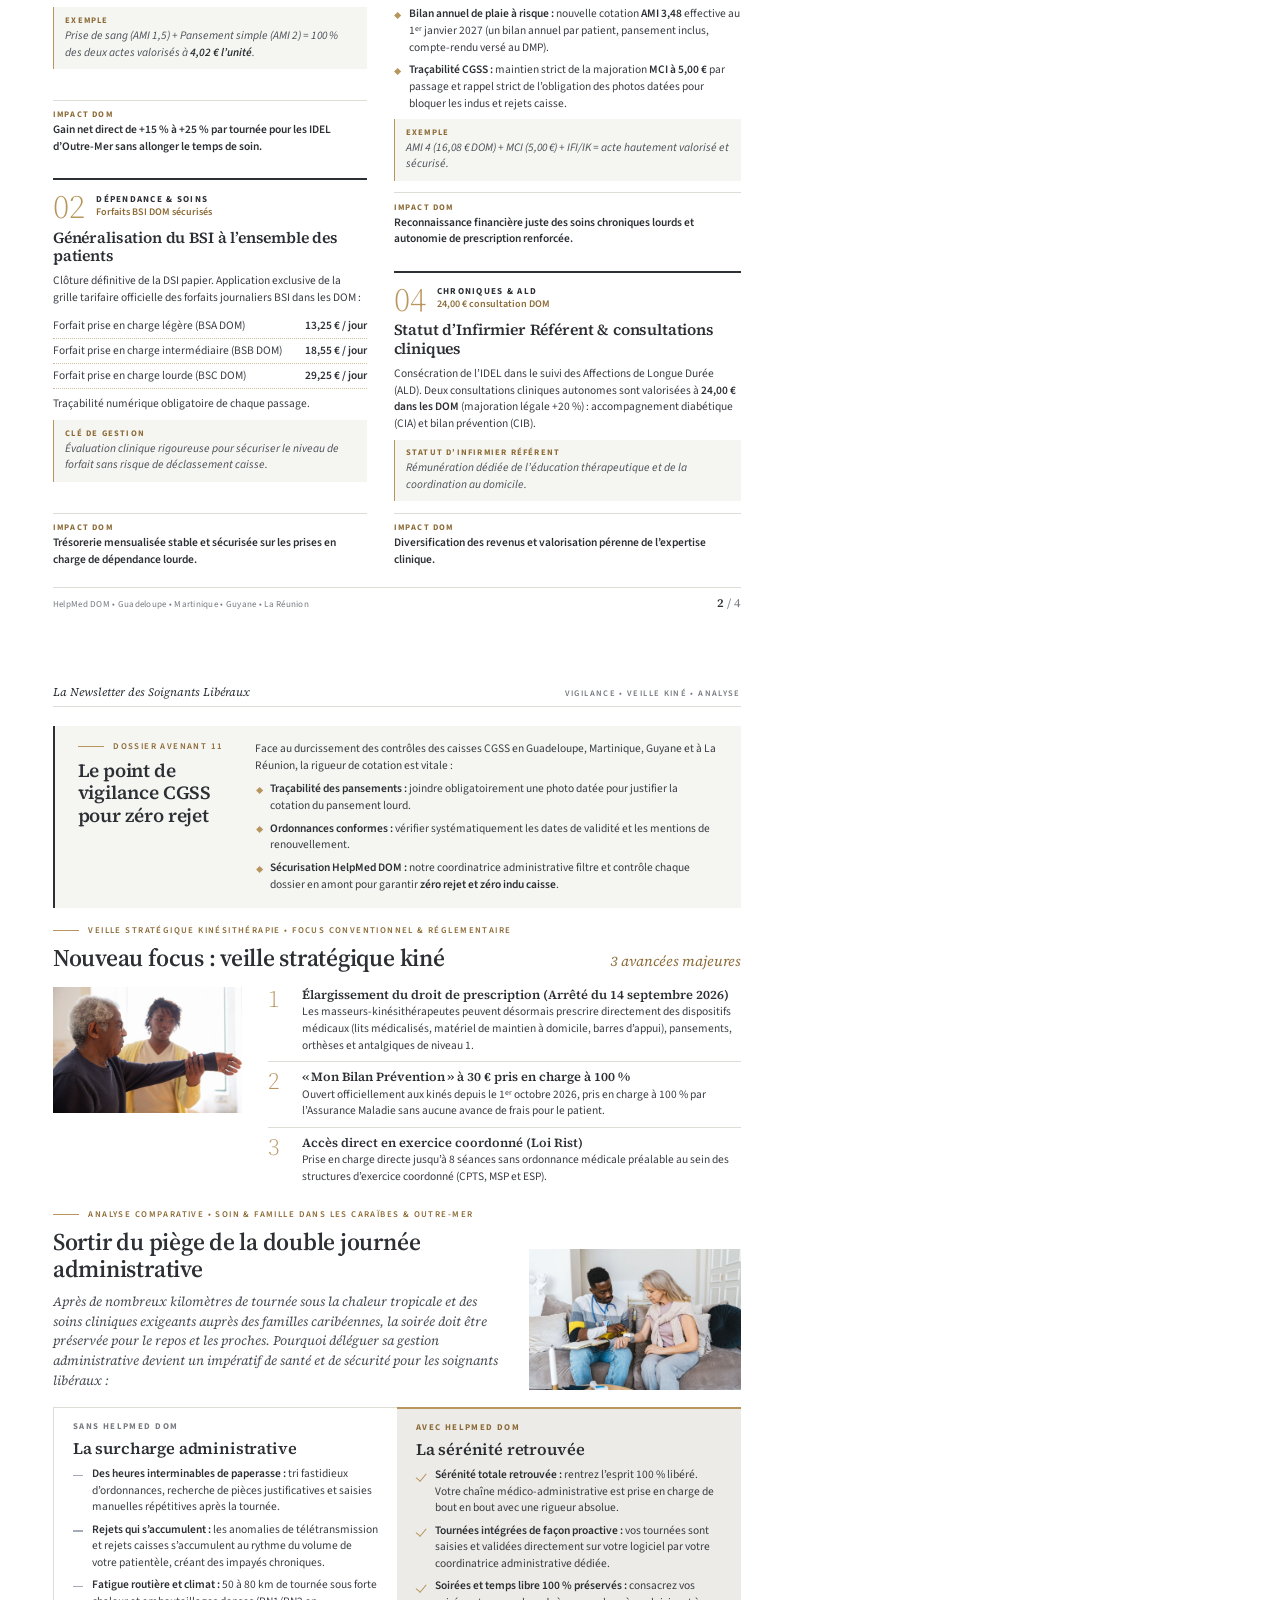
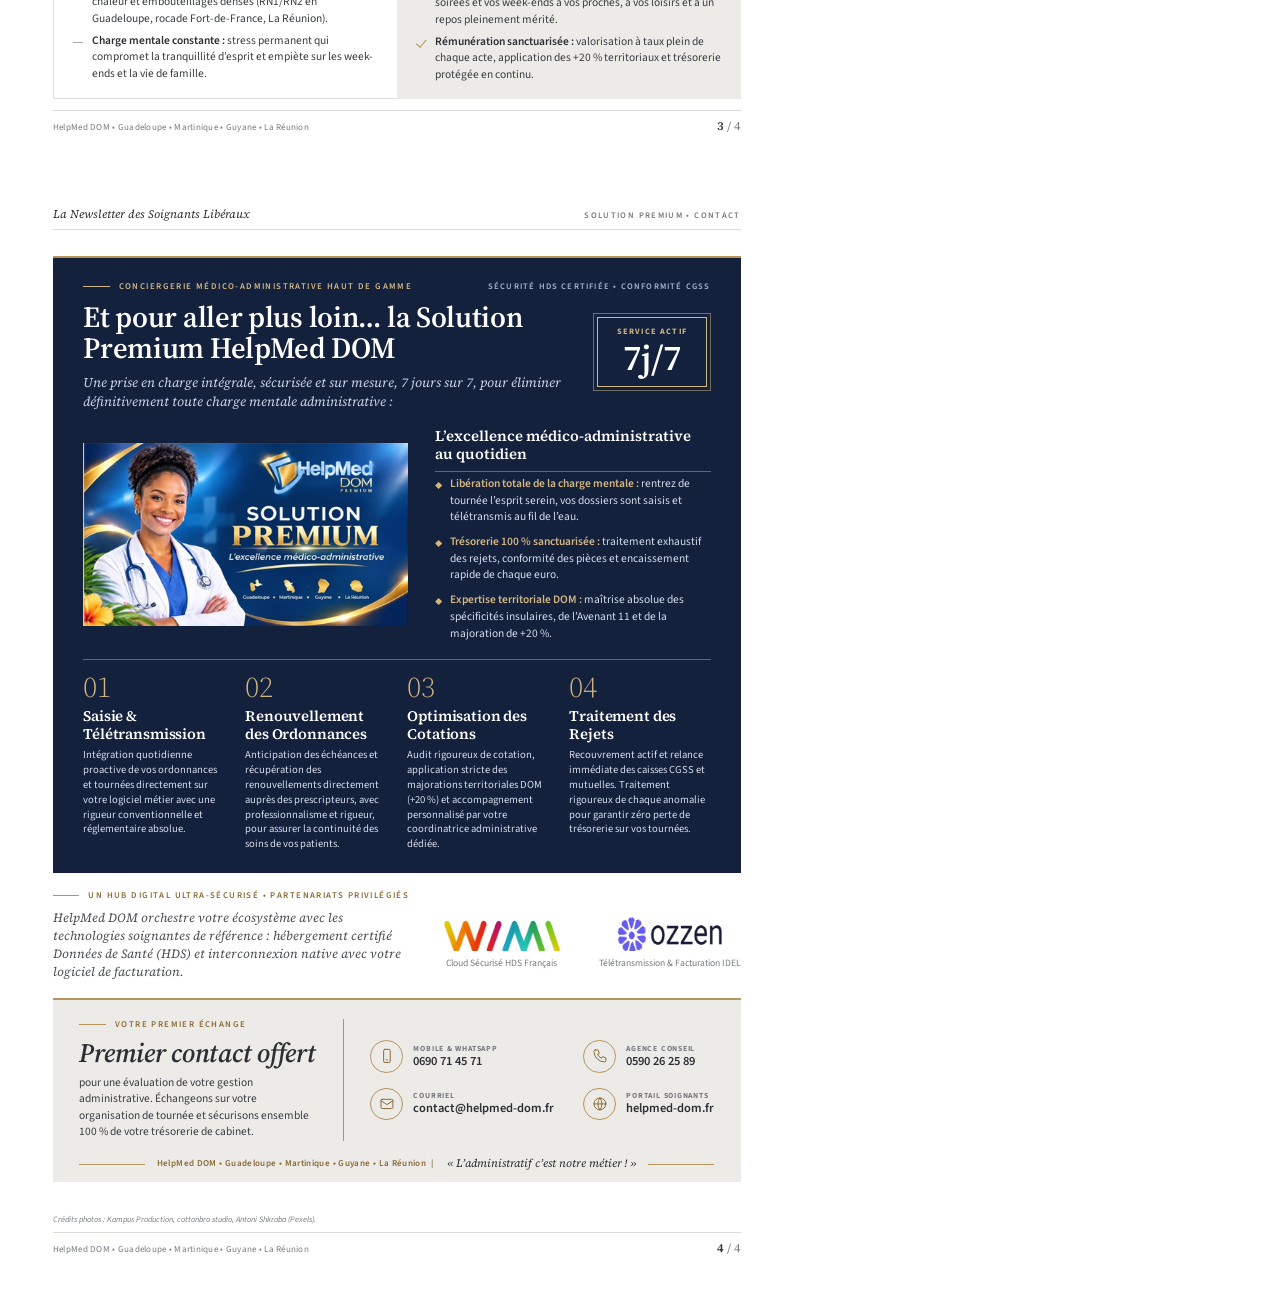
==== commit 0be267a3: "Newsletter : retours de Célia sur la Solution Premium et l'édito - Solution Premium : badge « Servic" ====
--- a/newsletter/index.html
+++ b/newsletter/index.html
@@ -32,9 +32,10 @@
   .byline img { order: 2; width: 15mm; height: 15mm; border-radius: 50%; object-fit: cover; border: 1.2pt solid #fff; box-shadow: 0 0 0 .7pt var(--gold-rule); }
   .byline b { display: block; font: 600 9.4pt/1.2 var(--serif); }
   .byline span { display: block; font-size: 7.4pt; line-height: 1.3; color: var(--muted); }
-  .pull { position: relative; margin: 4.5mm 0 4mm; padding-left: 10mm; font: italic 400 11pt/1.45 var(--serif); color: var(--ink); }
-  .pull::before { content: "«"; position: absolute; left: 0; top: -2.6mm; font: 600 30pt/1 var(--display); color: var(--gold-rule); }
-  .pull::after { content: " »"; }
+  .pull { margin: 4.5mm 0 4mm; padding-left: 4.5mm; border-left: 1.2pt solid var(--gold-rule); font: italic 400 11pt/1.45 var(--serif); color: var(--ink); }
+  /* Guillemets ouvrant et fermant identiques, avec espace fine insécable */
+  .pull::before { content: "«\202F"; font-weight: 600; color: var(--gold); }
+  .pull::after { content: "\202F»"; font-weight: 600; color: var(--gold); }
   .edito-body { column-count: 2; column-gap: 6mm; column-rule: .5pt solid var(--rule); text-align: justify; hyphens: auto; hyphenate-limit-chars: 6 3 2; }
   .edito-body p + p { margin-top: 2mm; }
   .edito-body .salut { font-weight: 600; color: var(--ink); text-align: left; hyphens: manual; }
@@ -102,31 +103,35 @@
   .compare .with li::before { content: ""; position: absolute; left: .6mm; top: .9mm; width: 1.3mm; height: 2.5mm; border-right: 1.1pt solid var(--gold-rule); border-bottom: 1.1pt solid var(--gold-rule); transform: rotate(40deg); }
 
   /* ---------- page 4 : offre premium, partenaires, contact ---------- */
-  .premium { background: var(--navy); color: #d6dceb; border-top: 2pt solid var(--gold-rule); padding: 7mm 8mm 6.5mm; }
+  .premium { background: var(--navy); color: #d6dceb; border-top: 2pt solid var(--gold-rule); padding: 6mm 8mm 5.5mm; }
   .premium .kicker { color: var(--gold-light); }
   .premium .kicker::before { background: var(--gold-light); }
   .premium h2, .premium h3, .premium .ex-title { color: #fff; }
   .premium b { color: var(--gold-light); }
   .pm-head { display: flex; justify-content: space-between; align-items: center; }
   .pm-cert { font: 600 6.4pt/1 var(--sans); letter-spacing: .14em; text-transform: uppercase; color: #aab6cf; }
-  .premium h2 { font-size: 22pt; line-height: 1.08; margin-top: 3.2mm; }
-  .premium .lead { color: #c9d2e5; margin-top: 2.5mm; }
-  .pm-body { display: grid; grid-template-columns: 100mm 1fr; gap: 7mm; align-items: center; margin-top: 5mm; }
+  .premium h2 { font-size: 22pt; line-height: 1.08; margin-top: 2.6mm; }
+  .pm-top { display: grid; grid-template-columns: 1fr auto; gap: 8mm; align-items: center; }
+  .pm-badge { text-align: center; border: .8pt solid var(--gold-light); outline: .5pt solid rgba(210,183,131,.5); outline-offset: 1mm; padding: 2.4mm 5mm 2.6mm; margin-right: 1mm; }
+  .pm-badge span { display: block; font: 700 6.2pt/1.2 var(--sans); letter-spacing: .14em; text-transform: uppercase; color: var(--gold-light); }
+  .pm-badge b { display: block; font: 600 27pt/1 var(--display); color: #fff; margin-top: 1mm; }
+  .premium .lead { color: #c9d2e5; margin-top: 2mm; }
+  .pm-body { display: grid; grid-template-columns: 86mm 1fr; gap: 7mm; align-items: center; margin-top: 4mm; }
   .pm-body img { width: 100%; height: auto; }
   .ex-title { font: 600 11pt/1.25 var(--serif); padding-bottom: 2mm; margin-bottom: 1mm; border-bottom: .5pt solid rgba(210,183,131,.45); }
   .premium .points li + li { margin-top: 2.2mm; }
   .premium .points li::before { background: var(--gold-light); }
-  .services { display: grid; grid-template-columns: repeat(3, 1fr); gap: 7mm; margin-top: 6mm; padding-top: 4.5mm; border-top: .5pt solid rgba(210,183,131,.45); }
+  .services { display: grid; grid-template-columns: repeat(4, 1fr); gap: 5.5mm; margin-top: 4.5mm; padding-top: 3.5mm; font-size: 8pt; line-height: 1.4; border-top: .5pt solid rgba(210,183,131,.45); }
   .services .no { font: 300 22pt/1 var(--display); color: var(--gold-light); }
-  .services h3 { font-size: 11pt; margin: 1.6mm 0 1.4mm; }
-
-  .partners { padding: 6.5mm 0; }
+  .services h3 { display: flex; align-items: flex-end; font-size: 11pt; line-height: 1.2; min-height: 2.4em; margin: 1.4mm 0 1.2mm; }
+
+  .partners { padding: 4.5mm 0; }
   .partners-row { display: grid; grid-template-columns: 1fr auto auto; gap: 9mm; align-items: center; }
   .partners p { font: italic 400 9.4pt/1.45 var(--serif); color: var(--ink-soft); margin-top: 2mm; }
   .partners figure { text-align: center; font-size: 7.2pt; line-height: 1.25; color: var(--muted); }
   .partners figure img { height: 10mm; width: auto; margin: 0 auto 1.6mm; mix-blend-mode: multiply; }
 
-  .contact { background: var(--panel); border-top: 2pt solid var(--gold-rule); padding: 5.5mm 7mm 3.6mm; }
+  .contact { background: var(--panel); border-top: 2pt solid var(--gold-rule); padding: 5mm 7mm 3.2mm; }
   .ct-grid { display: grid; grid-template-columns: 70mm 1fr; gap: 7mm; align-items: center; }
   .ct-head { border-right: .5pt solid var(--gold-rule); padding-right: 6mm; }
   .ct-head h2 { font-size: 20pt; font-style: italic; line-height: 1.1; margin-top: 2mm; }
@@ -359,8 +364,13 @@
       <div class="kicker">Conciergerie médico-administrative haut de gamme</div>
       <div class="pm-cert">Sécurité HDS certifiée • Conformité CGSS</div>
     </div>
-    <h2>Et pour aller plus loin... la Solution Premium HelpMed DOM</h2>
-    <p class="lead">Une prise en charge intégrale, sécurisée et sur mesure pour éliminer définitivement toute charge mentale administrative :</p>
+    <div class="pm-top">
+      <div>
+        <h2>Et pour aller plus loin... la Solution Premium HelpMed DOM</h2>
+        <p class="lead">Une prise en charge intégrale, sécurisée et sur mesure, 7 jours sur 7, pour éliminer définitivement toute charge mentale administrative :</p>
+      </div>
+      <div class="pm-badge"><span>Service actif</span><b>7j/7</b></div>
+    </div>
     <div class="pm-body">
       <img src="assets/premium.png" alt="HelpMed DOM — Solution Premium, l'excellence médico-administrative">
       <div>
@@ -374,8 +384,9 @@
     </div>
     <div class="services">
       <div><span class="no">01</span><h3>Saisie &amp; Télétransmission</h3><p>Intégration quotidienne proactive de vos ordonnances et tournées directement sur votre logiciel métier avec une rigueur conventionnelle et réglementaire absolue.</p></div>
-      <div><span class="no">02</span><h3>Traitement des Rejets</h3><p>Recouvrement actif et relance immédiate des caisses CGSS et mutuelles. Traitement rigoureux de chaque anomalie pour garantir zéro perte de trésorerie sur vos tournées.</p></div>
+      <div><span class="no">02</span><h3>Renouvellement des Ordonnances</h3><p>Anticipation des échéances et récupération des renouvellements directement auprès des prescripteurs, avec professionnalisme et rigueur, pour assurer la continuité des soins de vos patients.</p></div>
       <div><span class="no">03</span><h3>Optimisation des Cotations</h3><p>Audit rigoureux de cotation, application stricte des majorations territoriales DOM (+20 %) et accompagnement personnalisé par votre coordinatrice administrative dédiée.</p></div>
+      <div><span class="no">04</span><h3>Traitement des Rejets</h3><p>Recouvrement actif et relance immédiate des caisses CGSS et mutuelles. Traitement rigoureux de chaque anomalie pour garantir zéro perte de trésorerie sur vos tournées.</p></div>
     </div>
   </section>
 
